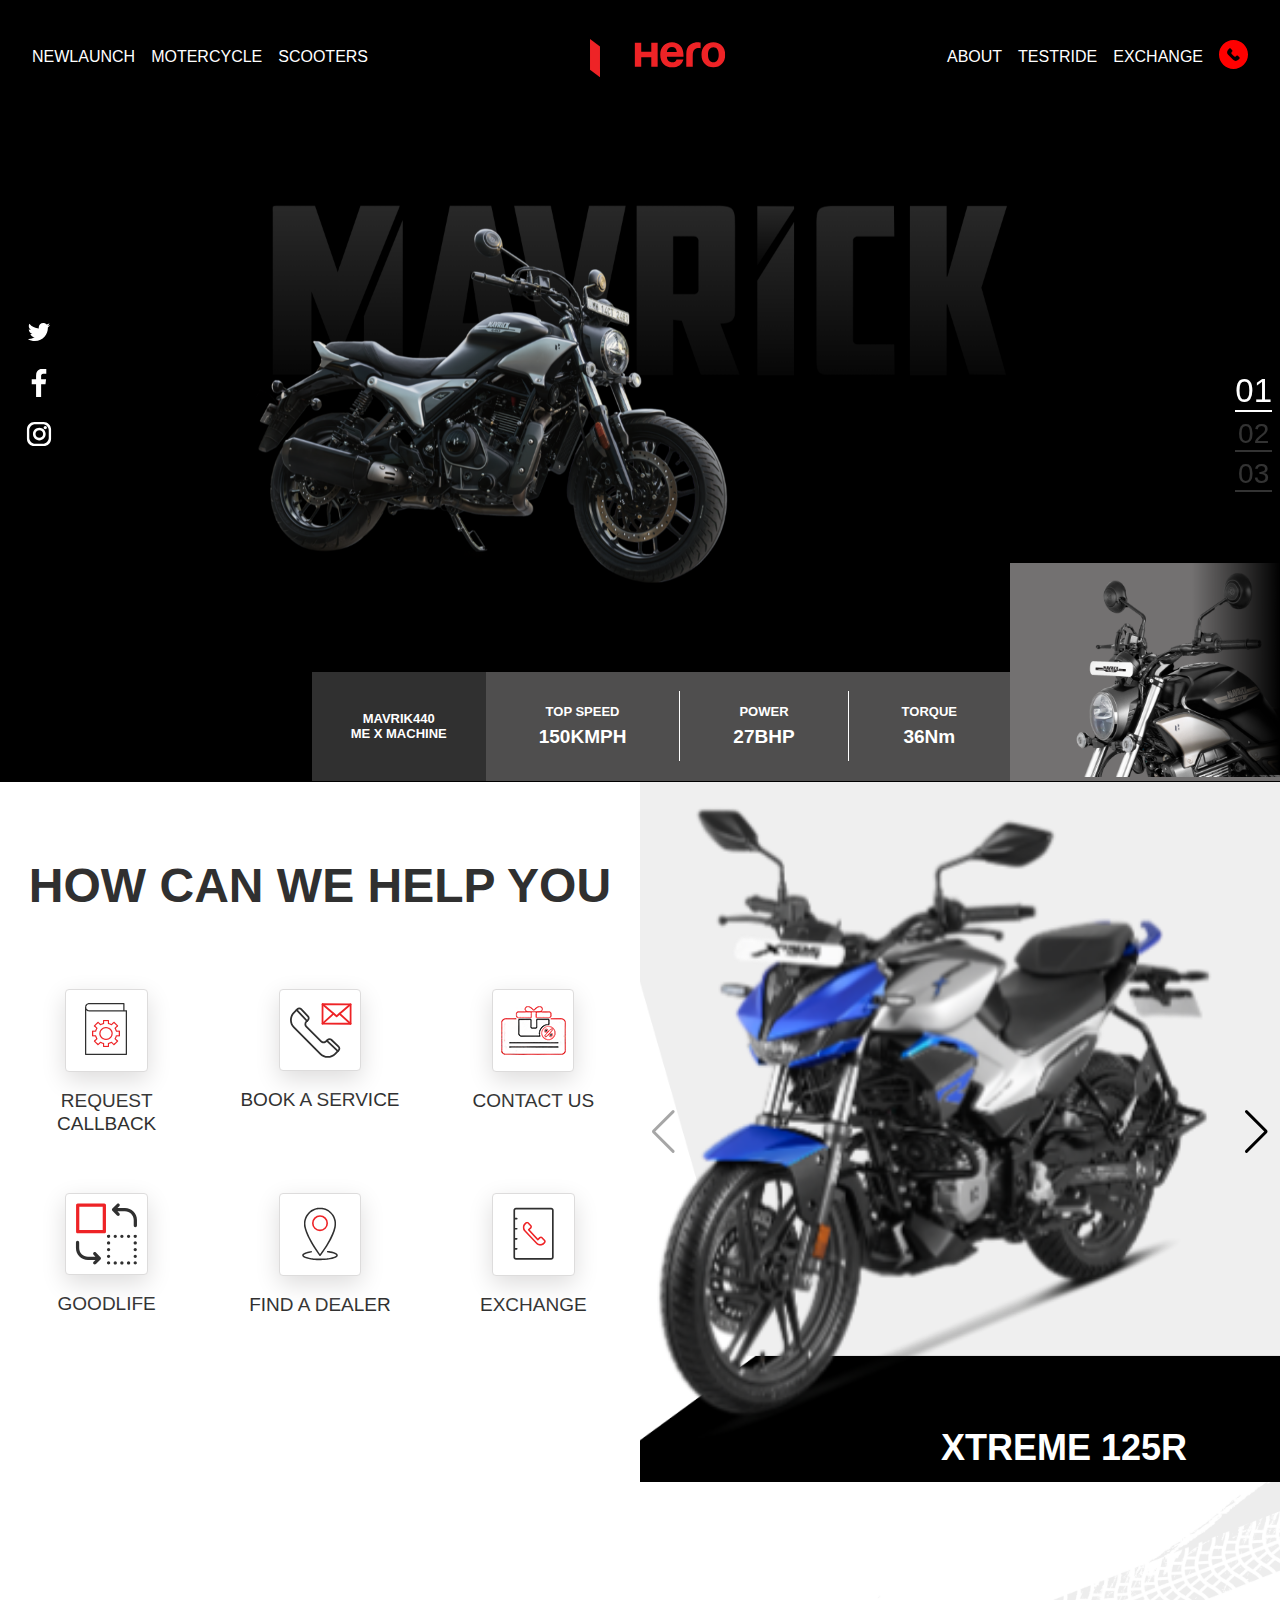
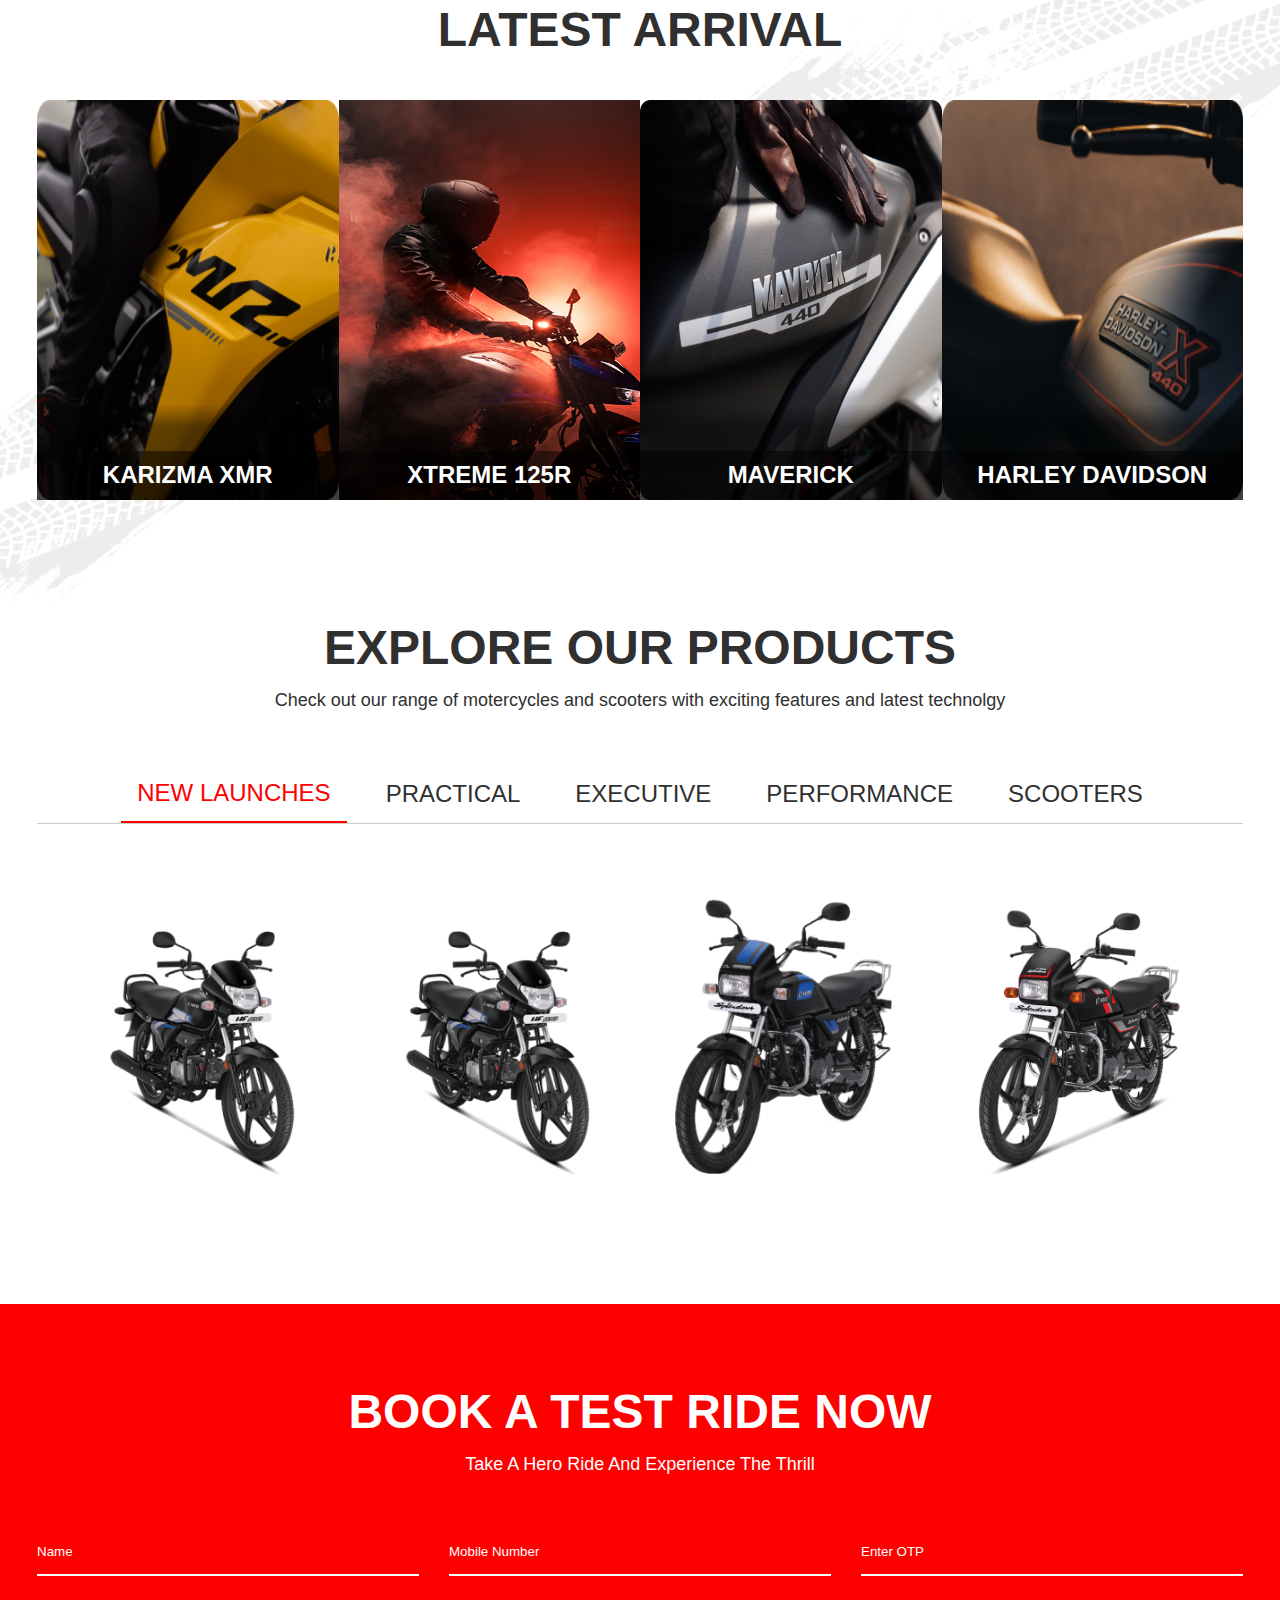
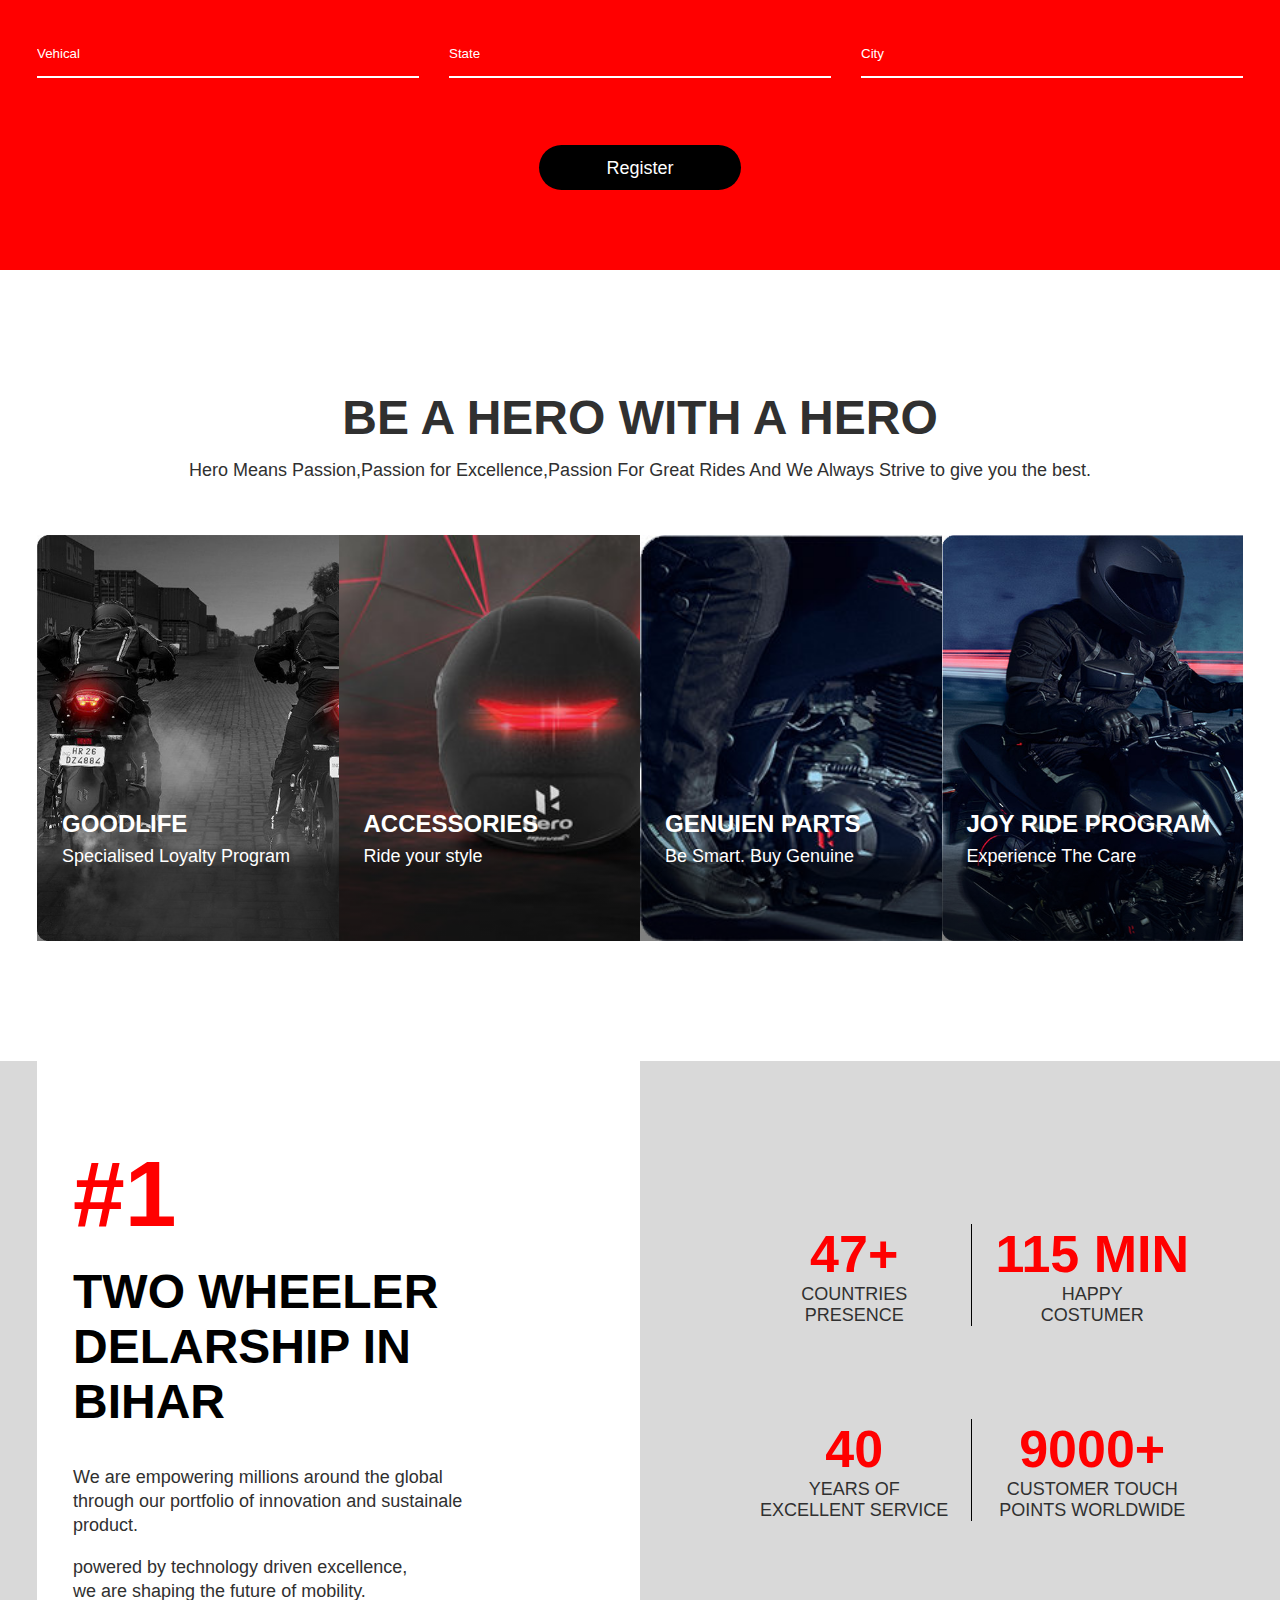
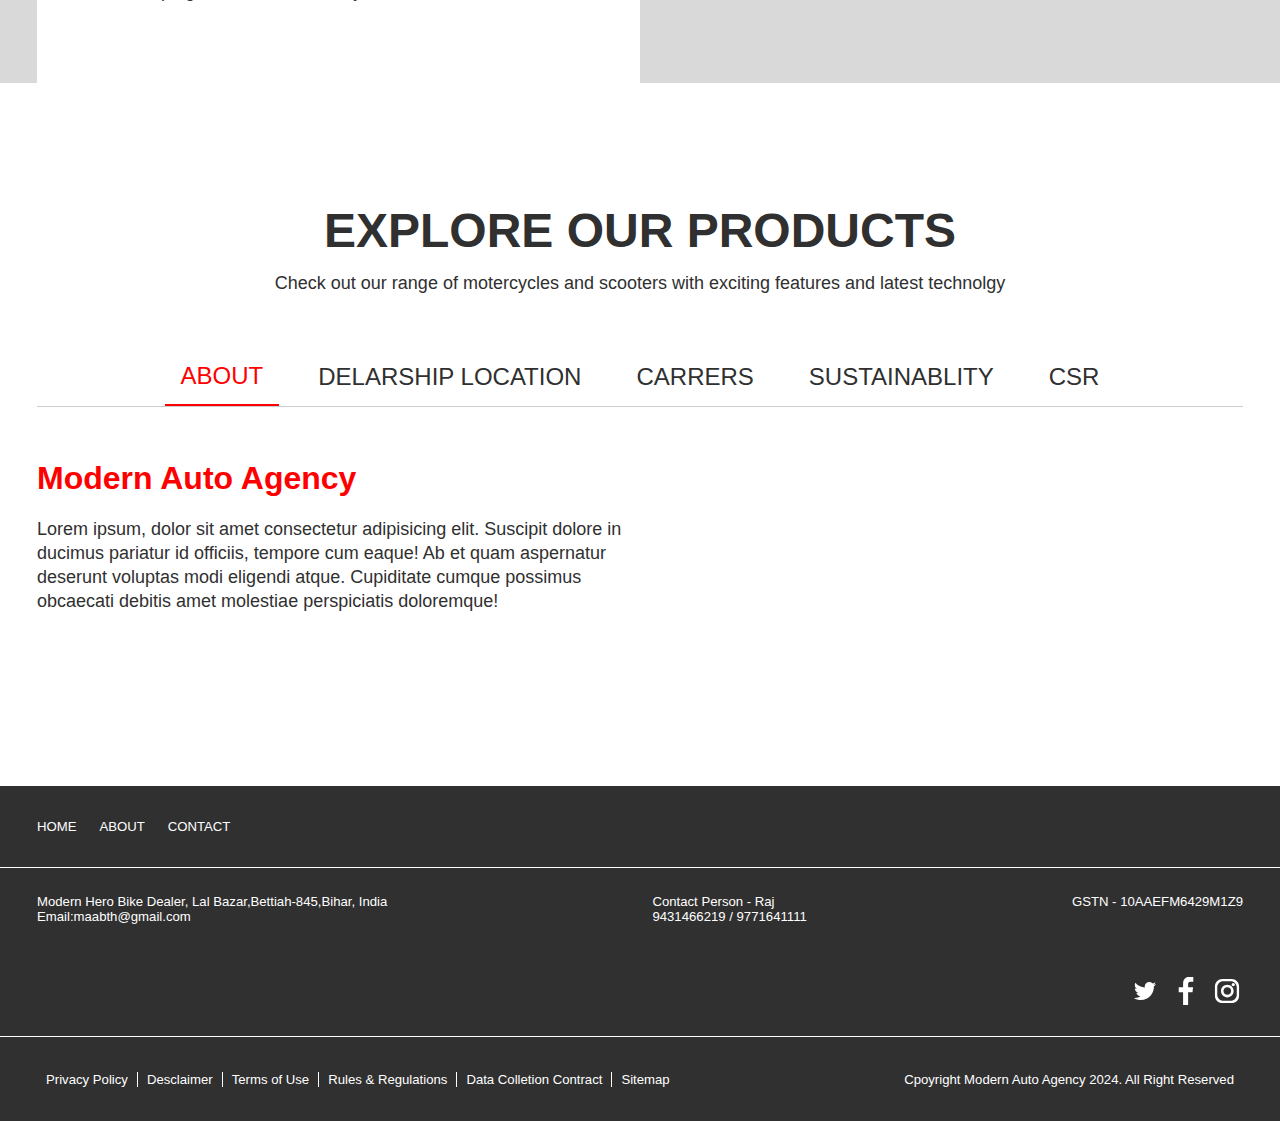
==== index.html @ 582e1fa0 "desktop and mobile update ui" ====
<!DOCTYPE html>
<html lang="en">

<head>
    <meta charset="UTF-8">
    <meta name="viewport" content="width=device-width, initial-scale=1.0">
    <link rel="stylesheet" href="https://cdnjs.cloudflare.com/ajax/libs/font-awesome/4.7.0/css/font-awesome.min.css">
    <link rel="stylesheet" href="style.css">
    <link href="https://fonts.cdnfonts.com/css/t-star-pro" rel="stylesheet">
    <link rel="stylesheet" href="https://cdn.jsdelivr.net/npm/swiper@11/swiper-bundle.min.css" />
<link rel="shortcut icon" href="/Images/logo.svg" type="image/x-icon">
    <title>My Hero</title>

</head>

<body>

    <header>

        <div class="scriptlay">

            <a href="javascript:void(0);" class="icon" onclick="myFunction()">
                <i class="fa fa-bars"></i>
            </a>
            
            <div id="overlay"></div>
            <div class="headmiddle">
                <div class="headlogomob"><img src="/Images/logo.svg" alt=""></div>
            </div>
        </div>

        <div class="tophead">
            <div class="headfirst">
                <a href="#">NEWLAUNCH</a>
                <a href="#">MOTERCYCLE</a>

                <a href="#">SCOOTERS</a>
            </div>
            <div class="headmiddle">
                <div class="headlogo"><img src="/Images/logo.svg" alt=""></div>
                <div class="headtext"><span>MODERN AUTO AGENCY</span></div>
            </div>
            <div class="headlast">
                <a href="#">ABOUT</a>
                <a href="#">TESTRIDE</a>
                <a href="#">EXCHANGE</a>
                <a class="headphone" href="tel:+91 9431466219">
                    <svg fill="red" version="1.1" id="Capa_1" xmlns="http://www.w3.org/2000/svg"
                        xmlns:xlink="http://www.w3.org/1999/xlink" viewBox="0 0 342.514 342.514" xml:space="preserve"
                        transform="rotate(270)matrix(1, 0, 0, 1, 0, 0)">
                        <g id="SVGRepo_bgCarrier" stroke-width="0"></g>
                        <g id="SVGRepo_tracerCarrier" stroke-linecap="round" stroke-linejoin="round"></g>
                        <g id="SVGRepo_iconCarrier">
                            <g>
                                <path
                                    d="M171.254,0C76.826,0,0,76.825,0,171.26c0,94.434,76.819,171.254,171.254,171.254c94.434,0,171.26-76.82,171.26-171.254 C342.514,76.825,265.682,0,171.254,0z M241.225,137.474l-18.76,18.777c-4.383,4.377-11.444,4.377-15.816,0l-6.737-6.731 c-0.606-0.609-1.351-0.937-2.132-1.147c-6.209-4.603-14.994-4.155-20.614,1.459l-27.322,27.322 c-5.632,5.62-6.083,14.417-1.465,20.614c0.21,0.781,0.544,1.52,1.138,2.132l6.752,6.737c4.359,4.371,4.371,11.445,0,15.805 l-18.771,18.783c-4.387,4.371-11.445,4.371-15.817,0l-13.478-13.487c-16.727-16.705-16.714-43.907,0-60.621l58.925-58.919 c16.715-16.708,43.91-16.708,60.622,0l13.475,13.472C245.596,126.046,245.596,133.111,241.225,137.474z">
                                </path>
                            </g>
                        </g>
                    </svg>
                </a>
            </div>
        </div>
    </header>

 
    <!-- foltingmediaicons -->
    <section id="floatingwidget" class="">
        <div class="floatwid">
            <span>
                <svg xmlns="http://www.w3.org/2000/svg" width="32" height="32" viewBox="0 0 32 32"
                    fill="none">
                    <path
                        d="M11.8712 25.0361C20.2759 25.0361 24.8786 18.0685 24.8786 12.0287C24.8786 11.8286 24.8786 11.6285 24.8604 11.4466C25.7518 10.8099 26.534 9.99122 27.1344 9.08161C26.3157 9.44545 25.4243 9.68195 24.5147 9.80929C25.4607 9.24534 26.1884 8.35392 26.534 7.28058C25.6426 7.80816 24.6784 8.19019 23.6233 8.39031C22.7865 7.49889 21.604 6.95312 20.2941 6.95312C17.7654 6.95312 15.7279 9.00884 15.7279 11.5194C15.7279 11.8832 15.7643 12.2289 15.8371 12.5563C12.0349 12.3562 8.66935 10.537 6.41352 7.77177C6.01329 8.44488 5.79499 9.22714 5.79499 10.064C5.79499 11.6467 6.59544 13.0475 7.83251 13.8661C7.08663 13.848 6.37714 13.6296 5.7586 13.3022C5.7586 13.3204 5.7586 13.3386 5.7586 13.3568C5.7586 15.5762 7.34132 17.4136 9.43342 17.832C9.05138 17.9412 8.65115 17.9958 8.23274 17.9958C7.94166 17.9958 7.65059 17.9594 7.3777 17.9048C7.95985 19.724 9.65172 21.052 11.6529 21.0884C10.0701 22.3255 8.10539 23.0532 5.95872 23.0532C5.59487 23.0532 5.23103 23.035 4.86719 22.9804C6.88652 24.2902 9.28788 25.0361 11.8712 25.0361Z"
                        fill="white" />
                </svg>
            </span>
            <span>
                <svg xmlns="http://www.w3.org/2000/svg" width="32" height="32" viewBox="0 0 32 32"
                    fill="none">
                    <path
                        d="M20.3435 6.73557H23.2907V2.07838H19.6159H18.8518C18.8518 2.07838 16.0684 2.00561 14.3037 4.31602C14.3037 4.31602 13.1031 5.46212 13.0849 8.79129V12.266H8.71875V17.1961H13.0849V29.9306H18.1241V17.1961H22.472L23.0724 12.266H18.1241V8.79129C18.1423 8.40925 18.306 6.69919 20.3435 6.73557Z"
                        fill="white" />
                </svg>
            </span>
            <span>
                <svg xmlns="http://www.w3.org/2000/svg" width="32" height="32" viewBox="0 0 32 32"
                    fill="none">
                    <path
                        d="M20.6301 3.92969H11.3703C7.25885 3.92969 3.92969 7.25885 3.92969 11.3703V20.6301C3.92969 24.7415 7.25885 28.0707 11.3703 28.0707H20.6301C24.7415 28.0707 28.0707 24.7415 28.0707 20.6301V11.3703C28.0707 7.25885 24.7415 3.92969 20.6301 3.92969ZM25.7603 19.7387C25.7603 23.0496 23.0678 25.7421 19.7569 25.7421H12.2617C8.95072 25.7421 6.25828 23.0496 6.25828 19.7387V12.2617C6.25828 8.95072 8.95072 6.25828 12.2617 6.25828H19.7387C23.0496 6.25828 25.7421 8.95072 25.7421 12.2617V19.7387H25.7603Z"
                        fill="white" />
                    <path
                        d="M16.3204 9.67969C12.8093 9.67969 9.95312 12.5177 9.95312 16.0287C9.95312 19.5398 12.7911 22.3778 16.3204 22.3778C19.8315 22.3778 22.6694 19.5216 22.6694 16.0287C22.6876 12.5359 19.8315 9.67969 16.3204 9.67969ZM16.3204 19.8673C14.2101 19.8673 12.5 18.1572 12.5 16.0469C12.5 13.9367 14.2101 12.2266 16.3204 12.2266C18.4307 12.2266 20.1407 13.9367 20.1407 16.0469C20.1589 18.1572 18.4307 19.8673 16.3204 19.8673Z"
                        fill="white" />
                    <path
                        d="M23.871 9.58785C23.871 10.4793 23.1433 11.207 22.2519 11.207C21.3605 11.207 20.6328 10.4793 20.6328 9.58785C20.6328 8.69644 21.3605 7.96875 22.2519 7.96875C23.1433 7.96875 23.871 8.69644 23.871 9.58785Z"
                        fill="white" />
                </svg>
            </span>
        </div>
    </section>

    <!-- hero -->

    <div class="firsthero">
        <div class="swiper myheroSwiper">
            <div class="swiper-wrapper">
                <div class="swiper-slide">
                    <div class="hero">
                        <img src="/Images/banner.png" alt="">
                    </div>
                </div>
                <div class="swiper-slide">
                    <div class="hero">
                        <img src="/Images/banner.png" alt="">
                    </div>
                </div>
                <div class="swiper-slide">
                    <div class="hero">
                        <img src="/Images/banner.png" alt="">
                    </div>
                </div>
            </div>
            <div class="swiper-pagination"></div>
        </div>
        <div class="motoinfo">
            <div class="motostyle">

                <div class="machinename MS">
                    <h4>MAVRIK440<BR>ME X MACHINE</h4>
                </div>
                <div class="machine MS ts">
                    <H4>TOP SPEED<br> <SPAN>150KMPH</SPAN></H4>
                </div>
                <div class="machine MS pow">
                    <H4>POWER<br> <SPAN>27BHP</SPAN></H4>
                </div>
                <div class="machine MS tqn">
                    <H4>TORQUE<br> <SPAN>36Nm</SPAN></H4>
                </div>
            </div>
            <div class="machine_img"><img src="/Images/sound-image-desktop-001.png" alt=""></div>

        </div>
    </div>

    <!-- how can we help you -->
    <div class="helpyou">

        <div class="helpleft">
            <h2 class="helphdng">HOW CAN WE HELP YOU</h2>
            <div class="help-main-box quick-link-size6" id="quicklink">

                <a class="help-box" aa-data-attr="track_cta" href="#" data-toggle="modal" data-target="#requestCallBack"
                    style="" tabindex="0" aria-hidden="true">
                    <div class="help-icon-box">
                        <img loading="lazy" src="/Images/service resized image.png" alt="request callback">
                    </div>
                    <p class="help-icon-label h4-bold-heading-std">REQUEST <br>CALLBACK</p>
                </a>

                <a class="help-box" aa-data-attr="track_cta" href="#" target="_self" style="" tabindex="-1"
                    aria-hidden="true">
                    <div class="help-icon-box">
                        <img loading="lazy" src="/Images/contact-us-icon.svg" alt="book-service">
                    </div>
                    <p class="help-icon-label h4-bold-heading-std">BOOK A SERVICE</p>
                </a>

                <a class="help-box" aa-data-attr="track_cta" href="#" target="_self" style="" tabindex="-1"
                    aria-hidden="true">
                    <div class="help-icon-box">
                        <img loading="lazy" src="/Images/goodlife icon revised.png" alt="contact us">
                    </div>
                    <p class="help-icon-label h4-bold-heading-std">CONTACT US</p>
                </a>

                <a class="help-box" aa-data-attr="track_cta" href="#" target="_self" style="" tabindex="-1"
                    aria-hidden="true">
                    <div class="help-icon-box">
                        <img loading="lazy" src="/Images/exchange_icon.svg" alt="good life">
                    </div>
                    <p class="help-icon-label h4-bold-heading-std">GOODLIFE</p>
                </a>

                <a class="help-box" aa-data-attr="track_cta" href="#" target="_blank" style="" tabindex="-1"
                    aria-hidden="true">
                    <div class="help-icon-box">
                        <img loading="lazy" src="/Images/tab-delear-icon.svg" alt="find a dealer">
                    </div>
                    <p class="help-icon-label h4-bold-heading-std">FIND A DEALER</p>
                </a>

                <a class="help-box" aa-data-attr="track_cta" href="#" target="_self" style="" tabindex="-1"
                    aria-hidden="true">
                    <div class="help-icon-box">
                        <img loading="lazy" src="/Images/tab-request-callback-icon.svg">
                    </div>
                    <p class="help-icon-label h4-bold-heading-std">EXCHANGE</p>
                </a>

            </div>
        </div>
        <h2 class="rpos">XTREME 125R</h2>
        <div class="helpright">
            <div class="swiper mySwiper">
                <div class="swiper-wrapper">
                    <div class="swiper-slide">
                        <img src="/Images/xreme front.png" alt="">
                    </div>
                    <div class="swiper-slide">
                        <img src="/Images/xtreme.png" alt="">
                    </div>
                    <div class="swiper-slide">
                        <img src="/Images/xtreme.png" alt="">
                    </div>
                </div>
                <div class="swiper-button-next"></div>
                <div class="swiper-button-prev"></div>
            </div>
        </div>
    </div>

    <!-- NEW LAUNCHES -->
    <div class="newlaunches  spacetopbottom">
        <h2>LATEST ARRIVAL</h2>
        <div class="launchimgttl d-flex page-width">

            <div class="dual_image">
                <div class="image col-md-12 col-xl-5">
                    <div class="image-container">
                        <img src="/Images/deskfront.png" alt="KARIZMA XMR" class="image">
                        <img src="/Images/02-Karizma_onhoverone.png" alt="KARIZMA XMR" class="image hover-image">
                        <a href="#" target="_self" class="img-text" aa-data-attr="track_cta">
                            <h4 class="h3-bold-heading-std">KARIZMA XMR</h4>
                        </a>
                    </div>

                    <div class="image-container">
                        <img src="/Images/Xtreme125r-onhoverweb.jpg" alt="XTREME 125R" class="image">
                        <img src="/Images/Xtreme125-thumb_Web.png" alt="XTREME 125R" class="image hover-image">
                        <a href="#" target="_self" class="img-text" aa-data-attr="track_cta">
                            <h4 class="h3-bold-heading-std">XTREME 125R</h4>
                        </a>
                    </div>

                    <div class="image-container">
                        <img src="/Images/Maverick_web_1.png" alt="MAVERICK" class="image">
                        <img src="/Images/mavrick-feb-bike-web.png" alt="MAVERICK" class="image hover-image">
                        <a href="#" target="_self" class="img-text" aa-data-attr="track_cta">
                            <h4 class="h3-bold-heading-std">MAVERICK</h4>
                        </a>
                    </div>

                    <div class="image-container">
                        <img src="/Images/01-Harley_Davidson_thumbnail.png" alt="MAVERICK" class="image">
                        <img src="/Images/02-Harley_Davidson_onhover.png" alt="MAVERICK" class="image hover-image">
                        <a href="#" target="_self" class="img-text" aa-data-attr="track_cta">
                            <h4 class="h3-bold-heading-std">HARLEY DAVIDSON</h4>
                        </a>
                    </div>
                </div>
            </div>

        </div>
    </div>

    <!-- EXPLORE PRODUCTS -->
    <div class="tabtexthero page-width spacetopbottom">
        <h2>EXPLORE OUR PRODUCTS</h2>
        <P>Check out our range of motercycles and scooters with exciting features and latest technolgy</P>
        <div class="tabhero">

            <div class="tab">
                <button class="tablinks" onclick="openCity(event, 'newlaunches')" id="defaultOpen">NEW LAUNCHES</button>
                <button class="tablinks" onclick="openCity(event, 'practical')">PRACTICAL</button>
                <button class="tablinks" onclick="openCity(event, 'executive')">EXECUTIVE</button>
                <button class="tablinks" onclick="openCity(event, 'performance')">PERFORMANCE</button>
                <button class="tablinks" onclick="openCity(event, 'scooters')">SCOOTERS</button>
            </div>

            <div id="newlaunches" class="tabcontent">
                <div class="biketab">
                    <div class="herobikeimg"><img src="/Images/HF-100-1.png" alt="bike_images" loading="lazy"></div>
                    <div class="herobikeimg"><img src="/Images/HF-100-1.png" alt="bike_images" loading="lazy"></div>
                    <div class="herobikeimg"><img src="/Images/splendor-Xtec.png" alt="bike_images" loading="lazy">
                    </div>
                    <div class="herobikeimg"><img src="/Images/Splendor+.png" alt="bike_images" loading="lazy"></div>
                </div>
            </div>

            <div id="practical" class="tabcontent">
                <div class="biketab">
                    <div class="herobikeimg"><img src="/Images/HF-100-1.png" alt="bike_images" loading="lazy"></div>
                    <div class="herobikeimg"><img src="/Images/HF-100-1.png" alt="bike_images" loading="lazy"></div>
                    <div class="herobikeimg"><img src="/Images/splendor-Xtec.png" alt="bike_images" loading="lazy">
                    </div>
                    <div class="herobikeimg"><img src="/Images/Splendor+.png" alt="bike_images" loading="lazy"></div>
                </div>
            </div>

            <div id="executive" class="tabcontent">
                <div class="biketab">
                    <div class="herobikeimg"><img src="/Images/HF-100-1.png" alt="bike_images" loading="lazy"></div>
                    <div class="herobikeimg"><img src="/Images/HF-100-1.png" alt="bike_images" loading="lazy"></div>
                    <div class="herobikeimg"><img src="/Images/splendor-Xtec.png" alt="bike_images" loading="lazy">
                    </div>
                    <div class="herobikeimg"><img src="/Images/Splendor+.png" alt="bike_images" loading="lazy"></div>
                </div>
            </div>

            <div id="performance" class="tabcontent">
                <div class="biketab">
                    <div class="herobikeimg"><img src="/Images/HF-100-1.png" alt="bike_images" loading="lazy"></div>
                    <div class="herobikeimg"><img src="/Images/HF-100-1.png" alt="bike_images" loading="lazy"></div>
                    <div class="herobikeimg"><img src="/Images/splendor-Xtec.png" alt="bike_images" loading="lazy">
                    </div>
                    <div class="herobikeimg"><img src="/Images/Splendor+.png" alt="bike_images" loading="lazy"></div>
                </div>
            </div>

            <div id="scooters" class="tabcontent">
                <div class="biketab">
                    <div class="herobikeimg"><img src="/Images/HF-100-1.png" alt="bike_images" loading="lazy"></div>
                    <div class="herobikeimg"><img src="/Images/HF-100-1.png" alt="bike_images" loading="lazy"></div>
                    <div class="herobikeimg"><img src="/Images/splendor-Xtec.png" alt="bike_images" loading="lazy">
                    </div>
                    <div class="herobikeimg"><img src="/Images/Splendor+.png" alt="bike_images" loading="lazy"></div>
                </div>
            </div>

        </div>
    </div>

    <!-- form -->

    <div class="herofield ">
        <div class="contactform page-width inrspc">
            <h2>BOOK A TEST RIDE NOW</h2>
            <p>Take A Hero Ride And Experience The Thrill</p>
            <div class="container">
                <form action="#">
                    <div class="user__details">
                        <div class="input__box">
                            <!-- <span class="details">Full Name</span> -->
                            <input type="text" placeholder="Name" required>
                        </div>
                        <div class="input__box">
                            <!-- <span class="details">Phone Number</span> -->
                            <input type="tel" pattern="[0-9]{3}-[0-9]{3}-[0-9]{4}" placeholder="Mobile Number" required>
                        </div>
                        <div class="input__box">
                            <!-- <span class="details">Phone Number</span> -->
                            <input type="number" pattern="[0-9]{3}-[0-9]{3}-[0-9]{4}" placeholder="Enter OTP" required>
                        </div>

                        <div class="input__box">
                            <!-- <span class="details">Full Name</span> -->
                            <input type="text" placeholder="Vehical" required>
                        </div>
                        <div class="input__box">
                            <!-- <span class="details">Full Name</span> -->
                            <input type="text" placeholder="State" required>
                        </div>
                        <div class="input__box">
                            <!-- <span class="details">Full Name</span> -->
                            <input type="text" placeholder="City" required>
                        </div>

                    </div>

                    <div class="button">
                        <input type="submit" value="Register">
                    </div>
                </form>
            </div>

        </div>
    </div>

    <!-- NEW LAUNCHES -->
    <div class="beahero  spacetopbottom">
        <h2>BE A HERO WITH A HERO</h2>
        <p class="beaherop">Hero Means Passion,Passion for Excellence,Passion For Great Rides And We Always Strive to
            give you the best.
        </p>
        <div class="launchimgttl d-flex page-width">

            <div class="tileteaser image col-md-12 col-xl-5">

                <div class="tile-teaser " style="background-image: url(/Images/teaser-full-web.jpeg);height:406px;">
                    <a href="#" target="_self" class="img-text " aa-data-attr="track_cta">
                        <h4 class="h3-bold-heading-std">GOODLIFE</h4>
                        <div class="d-flex justify-content-between launchpara">
                            <p class="launchparap">Specialised Loyalty Program</p>

                        </div>
                    </a>
                </div>

            </div>

            <div class="tileteaser image col-md-12 col-xl-5">

                <div class="tile-teaser " style="background-image: url(/Images/teaser-web.jpeg);height:406px;">
                    <a href="#" target="_self" class="img-text " aa-data-attr="track_cta">
                        <h4 class="h3-bold-heading-std">ACCESSORIES</h4>
                        <div class="d-flex justify-content-between launchpara">
                            <p class="launchparap">Ride your style</p>

                        </div>
                    </a>
                </div>

            </div>

            <div class="tileteaser image col-md-12 col-xl-5">

                <div class="tile-teaser " style="background-image: url(/Images/teaser-web\ \(1\).jpeg);height:406px;">
                    <a href="#" target="_self" class="img-text " aa-data-attr="track_cta">
                        <h4 class="h3-bold-heading-std">GENUIEN PARTS</h4>
                        <div class="d-flex justify-content-between launchpara">
                            <p class="launchparap">Be Smart. Buy Genuine</p>

                        </div>
                    </a>
                </div>

            </div>

            <div class="tileteaser image col-md-12 col-xl-5">

                <div class="tile-teaser "
                    style="background-image: url(/Images/teaser-full-web\ \(1\).jpeg);height:406px;">
                    <a href="#" target="_self" class="img-text " aa-data-attr="track_cta">
                        <h4 class="h3-bold-heading-std">JOY RIDE PROGRAM</h4>
                        <div class="d-flex justify-content-between launchpara">
                            <p class="launchparap">Experience The Care</p>

                        </div>
                    </a>
                </div>

            </div>

        </div>
    </div>

    <!-- Dealership -->

    <div class="dealership">
        <div class="dealcon page-width ">

            <div class="dealbike inrspc">
                <div class="ttltxt">
                    <h1>#1</h1>
                    <h3>TWO WHEELER<br> DELARSHIP IN<br> BIHAR</h3>
                    <P>We are empowering millions around the global through our portfolio of innovation and sustainale
                        product.</P><br>
                    <p>powered by technology driven excellence, <br> we are shaping the future of mobility.</p>
                </div>
                <div class="motoimg">
                    <img src="/Images/pngwing.com.png" alt="red bike" loading="lazy">
                </div>
            </div>

            <div class="dealnumber inrspc">
                <div class="gridlayout">

                    <div class="gridtop">
                        <div class="rollnumber bordside">
                            <span class="stylmile">47+</span>
                            <span class="rolltxt">COUNTRIES <br> PRESENCE</span>
                        </div>
                        <div class="rollnumber bordside">
                            <span class="stylmile">40</span>
                            <span class="rolltxt">YEARS OF <br> EXCELLENT SERVICE</span>
                        </div>
                    </div>

                    <div class="gridbtm">
                        <div class="rollnumber">
                            <span class="stylmile">115 MIN</span>
                            <span class="rolltxt">HAPPY <br> COSTUMER</span>
                        </div>
                        <div class="rollnumber">
                            <span class="stylmile">9000+</span>
                            <span class="rolltxt">CUSTOMER TOUCH<br>POINTS WORLDWIDE</span>
                        </div>
                    </div>

                </div>
            </div>
        </div>
    </div>

    <!-- about -->

    <div class="tabtexthero page-width spacetopbottom">
        <h2>EXPLORE OUR PRODUCTS</h2>
        <P>Check out our range of motercycles and scooters with exciting features and latest technolgy</P>
        <div class="tabhero">

            <div class="tabbtm">
                <button class="tablinksbtm" onclick="openCitybtm(event, 'about')" id="defaultOpen2">ABOUT</button>
                <button class="tablinksbtm" onclick="openCitybtm(event, 'location')">DELARSHIP LOCATION</button>
                <button class="tablinksbtm" onclick="openCitybtm(event, 'carrer')">CARRERS</button>
                <button class="tablinksbtm" onclick="openCitybtm(event, 'sustainability')">SUSTAINABLITY</button>
                <button class="tablinksbtm" onclick="openCitybtm(event, 'csr')">CSR</button>
            </div>

            <div id="about" class="tabcontentbtm">
                <div class="abouttabcon">
                    <div class="abouttxt">
                        <h3>Modern Auto Agency</h3>
                        <p>Lorem ipsum, dolor sit amet consectetur adipisicing elit. Suscipit dolore in ducimus pariatur
                            id officiis, tempore cum eaque! Ab et quam aspernatur deserunt voluptas modi eligendi atque.
                            Cupiditate cumque possimus obcaecati debitis amet molestiae perspiciatis doloremque!</p>
                    </div>
                    <div class="aboutbikeimg"><img src="/Images/WhatsApp Image 2024-06-17 at 15.04.55_35d4304b.jpg"
                            alt="bike_images" loading="lazy"></div>

                </div>
            </div>

            <div id="location" class="tabcontentbtm">
                <div class="abouttabcon">
                    <div class="abouttxt">
                        <h3>Modern Auto Agency</h3>
                        <p>Lorem ipsum, dolor sit amet consectetur adipisicing elit. Suscipit dolore in ducimus pariatur
                            id officiis, tempore cum eaque! Ab et quam aspernatur deserunt voluptas modi eligendi atque.
                            Cupiditate cumque possimus obcaecati debitis amet molestiae perspiciatis doloremque!</p>
                    </div>
                    <div class="aboutbikeimg"><img src="/Images/WhatsApp Image 2024-06-17 at 15.04.55_35d4304b.jpg"
                            alt="bike_images" loading="lazy"></div>

                </div>
            </div>

            <div id="carrer" class="tabcontentbtm">
                <div class="abouttabcon">
                    <div class="abouttxt">
                        <h3>Modern Auto Agency</h3>
                        <p>Lorem ipsum, dolor sit amet consectetur adipisicing elit. Suscipit dolore in ducimus pariatur
                            id officiis, tempore cum eaque! Ab et quam aspernatur deserunt voluptas modi eligendi atque.
                            Cupiditate cumque possimus obcaecati debitis amet molestiae perspiciatis doloremque!</p>
                    </div>
                    <div class="aboutbikeimg"><img src="/Images/WhatsApp Image 2024-06-17 at 15.04.55_35d4304b.jpg"
                            alt="bike_images" loading="lazy"></div>

                </div>
            </div>

            <div id="sustainability" class="tabcontentbtm">
                <div class="abouttabcon">
                    <div class="abouttxt">
                        <h3>Modern Auto Agency</h3>
                        <p>Lorem ipsum, dolor sit amet consectetur adipisicing elit. Suscipit dolore in ducimus pariatur
                            id officiis, tempore cum eaque! Ab et quam aspernatur deserunt voluptas modi eligendi atque.
                            Cupiditate cumque possimus obcaecati debitis amet molestiae perspiciatis doloremque!</p>
                    </div>
                    <div class="aboutbikeimg"><img src="/Images/WhatsApp Image 2024-06-17 at 15.04.55_35d4304b.jpg"
                            alt="bike_images" loading="lazy"></div>

                </div>
            </div>

            <div id="csr" class="tabcontentbtm">
                <div class="abouttabcon">
                    <div class="abouttxt">
                        <h3>Modern Auto Agency</h3>
                        <p>Lorem ipsum, dolor sit amet consectetur adipisicing elit. Suscipit dolore in ducimus pariatur
                            id officiis, tempore cum eaque! Ab et quam aspernatur deserunt voluptas modi eligendi atque.
                            Cupiditate cumque possimus obcaecati debitis amet molestiae perspiciatis doloremque!</p>
                    </div>
                    <div class="aboutbikeimg"><img src="/Images/WhatsApp Image 2024-06-17 at 15.04.55_35d4304b.jpg"
                            alt="bike_images" loading="lazy"></div>

                </div>
            </div>

        </div>
    </div>

    <!-- Footer -->

    <footer>
        <div class="footbottom">
            <div class="footmen ">
                <div class="page-width foone">
                    <span>HOME</span>
                    <span>ABOUT</span>
                    <span>CONTACT</span>
                </div>
            </div>
            <div class="footmen  footmenborsty">
                <div class="page-width fotwo">
                    <div class="centerinfo"><span>Modern Hero Bike Dealer, Lal Bazar,Bettiah-845,Bihar, India <br>
                            Email:maabth@gmail.com</span></div>
                    <div class="centerinfo"><span>Contact Person - Raj<br>9431466219 / 9771641111</span></div>
                    <div class="centerinfo">
                        <span>GSTN - 10AAEFM6429M1Z9</span>
                        <div class="sociallink">
                            <span>
                                <svg xmlns="http://www.w3.org/2000/svg" width="32" height="32" viewBox="0 0 32 32"
                                    fill="none">
                                    <path
                                        d="M11.8712 25.0361C20.2759 25.0361 24.8786 18.0685 24.8786 12.0287C24.8786 11.8286 24.8786 11.6285 24.8604 11.4466C25.7518 10.8099 26.534 9.99122 27.1344 9.08161C26.3157 9.44545 25.4243 9.68195 24.5147 9.80929C25.4607 9.24534 26.1884 8.35392 26.534 7.28058C25.6426 7.80816 24.6784 8.19019 23.6233 8.39031C22.7865 7.49889 21.604 6.95312 20.2941 6.95312C17.7654 6.95312 15.7279 9.00884 15.7279 11.5194C15.7279 11.8832 15.7643 12.2289 15.8371 12.5563C12.0349 12.3562 8.66935 10.537 6.41352 7.77177C6.01329 8.44488 5.79499 9.22714 5.79499 10.064C5.79499 11.6467 6.59544 13.0475 7.83251 13.8661C7.08663 13.848 6.37714 13.6296 5.7586 13.3022C5.7586 13.3204 5.7586 13.3386 5.7586 13.3568C5.7586 15.5762 7.34132 17.4136 9.43342 17.832C9.05138 17.9412 8.65115 17.9958 8.23274 17.9958C7.94166 17.9958 7.65059 17.9594 7.3777 17.9048C7.95985 19.724 9.65172 21.052 11.6529 21.0884C10.0701 22.3255 8.10539 23.0532 5.95872 23.0532C5.59487 23.0532 5.23103 23.035 4.86719 22.9804C6.88652 24.2902 9.28788 25.0361 11.8712 25.0361Z"
                                        fill="white" />
                                </svg>
                            </span>
                            <span>
                                <svg xmlns="http://www.w3.org/2000/svg" width="32" height="32" viewBox="0 0 32 32"
                                    fill="none">
                                    <path
                                        d="M20.3435 6.73557H23.2907V2.07838H19.6159H18.8518C18.8518 2.07838 16.0684 2.00561 14.3037 4.31602C14.3037 4.31602 13.1031 5.46212 13.0849 8.79129V12.266H8.71875V17.1961H13.0849V29.9306H18.1241V17.1961H22.472L23.0724 12.266H18.1241V8.79129C18.1423 8.40925 18.306 6.69919 20.3435 6.73557Z"
                                        fill="white" />
                                </svg>
                            </span>
                            <span>
                                <svg xmlns="http://www.w3.org/2000/svg" width="32" height="32" viewBox="0 0 32 32"
                                    fill="none">
                                    <path
                                        d="M20.6301 3.92969H11.3703C7.25885 3.92969 3.92969 7.25885 3.92969 11.3703V20.6301C3.92969 24.7415 7.25885 28.0707 11.3703 28.0707H20.6301C24.7415 28.0707 28.0707 24.7415 28.0707 20.6301V11.3703C28.0707 7.25885 24.7415 3.92969 20.6301 3.92969ZM25.7603 19.7387C25.7603 23.0496 23.0678 25.7421 19.7569 25.7421H12.2617C8.95072 25.7421 6.25828 23.0496 6.25828 19.7387V12.2617C6.25828 8.95072 8.95072 6.25828 12.2617 6.25828H19.7387C23.0496 6.25828 25.7421 8.95072 25.7421 12.2617V19.7387H25.7603Z"
                                        fill="white" />
                                    <path
                                        d="M16.3204 9.67969C12.8093 9.67969 9.95312 12.5177 9.95312 16.0287C9.95312 19.5398 12.7911 22.3778 16.3204 22.3778C19.8315 22.3778 22.6694 19.5216 22.6694 16.0287C22.6876 12.5359 19.8315 9.67969 16.3204 9.67969ZM16.3204 19.8673C14.2101 19.8673 12.5 18.1572 12.5 16.0469C12.5 13.9367 14.2101 12.2266 16.3204 12.2266C18.4307 12.2266 20.1407 13.9367 20.1407 16.0469C20.1589 18.1572 18.4307 19.8673 16.3204 19.8673Z"
                                        fill="white" />
                                    <path
                                        d="M23.871 9.58785C23.871 10.4793 23.1433 11.207 22.2519 11.207C21.3605 11.207 20.6328 10.4793 20.6328 9.58785C20.6328 8.69644 21.3605 7.96875 22.2519 7.96875C23.1433 7.96875 23.871 8.69644 23.871 9.58785Z"
                                        fill="white" />
                                </svg>
                            </span>
                        </div>
                    </div>
                </div>
            </div>
            <div class="footmen ">
                <div class="page-width fothre">
                    <div class="botfoot">
                        <span>Privacy Policy</span><span>Desclaimer</span><span>Terms of Use</span><span>Rules &
                            Regulations</span><span>Data Colletion Contract</span><span>Sitemap</span>
                    </div>
                    <div class="lastspan"><span class="righttxt">Cpoyright Modern Auto Agency 2024. All Right Reserved</span></div>
                </div>
            </div>
        </div>
    </footer>

    <script>

        function openCity(evt, cityName) {
            var i, tabcontent, tablinks;
            tabcontent = document.getElementsByClassName("tabcontent");
            for (i = 0; i < tabcontent.length; i++) {
                tabcontent[i].style.display = "none";
            }
            tablinks = document.getElementsByClassName("tablinks");
            for (i = 0; i < tablinks.length; i++) {
                tablinks[i].className = tablinks[i].className.replace(" active", "");
            }
            document.getElementById(cityName).style.display = "block";
            evt.currentTarget.className += " active";
        }

        function openCitybtm(evt, cityName) {
            var i, tabcontentbtm, tablinksbtm;
            tabcontentbtm = document.getElementsByClassName("tabcontentbtm");
            for (i = 0; i < tabcontentbtm.length; i++) {
                tabcontentbtm[i].style.display = "none";
            }
            tablinksbtm = document.getElementsByClassName("tablinksbtm");
            for (i = 0; i < tablinksbtm.length; i++) {
                tablinksbtm[i].className = tablinksbtm[i].className.replace(" activebtm", "");
            }
            document.getElementById(cityName).style.display = "block";
            evt.currentTarget.className += " activebtm";
        }
        document.getElementById("defaultOpen").click();
        document.getElementById("defaultOpen2").click();

    </script>

    <!-- Swiper JS -->
    <script src="https://cdn.jsdelivr.net/npm/swiper@11/swiper-bundle.min.js"></script>

    <!-- Initialize Swiper -->
    <script>
        var swiper = new Swiper(".mySwiper", {
            navigation: {
                nextEl: ".swiper-button-next",
                prevEl: ".swiper-button-prev",
            },
        });
    </script>

    <script>
        var heroswiper = new Swiper(".myheroSwiper", {
            direction: "vertical",
            pagination: {
                el: ".swiper-pagination",
                clickable: true,
                renderBullet: function (index, className) {
                    return '<span class="' + className + '">' + '0' + (index + 1) + "</span>";
                },
            },
        });
    </script>


    <script>
        function myFunction() {
            var x = document.querySelector(".tophead");
            if (x.style.display === "flex") {
                x.style.display = "none";
                document.getElementById("overlay").style.display = "none";
            } else {
                x.style.display = "flex";
                document.getElementById("overlay").style.display = "block";
            }
        }
    </script>

</body>

</html>
---- style.css ----
@import url('https://fonts.cdnfonts.com/css/t-star-pro');


* {
    margin: 0;
    padding: 0;
}

html {
    scroll-behavior: smooth;
}

body {
    font-size: 100%;
    font-family: 'T-Star Pro', sans-serif;
}

#floatingwidget {
    width: fit-content;
    position: fixed;
    top: 33%;
    left: 0%;
    z-index: 9;
}

.floatwid a svg {
    width: 49px;
    height: 49px;
    background: #fff;
    border-radius: 50%;
}

.floatwid{    display: flex;
    flex-direction: column;
    gap: 16px;
    background: #000;
    padding: 19px 23px;}

.floatwid:hover {
    background-color: #f7fafa;
}

.floatwid:focus {
    border-color: #008296;
    box-shadow: rgba(213, 217, 217, .5) 0 2px 5px 0;
    outline: 0;
}

.headphone{
    width: 29px;
}

div,
section,
span,
ul,
li,
a,
header {
    box-sizing: border-box;
}

img {
    width: 100%;
    height: inherit;
}

h1 {
    font-size: 4.26vw;
}

h2 {
    font-size: 48px;
    font-weight: 900;
    text-align: center;
    color: #303030;
}

h3 {
    font-size: 1.765vw;
    margin-bottom: 20px;
}

h4 {
    margin-bottom: 20px;
    font-size: 24px !important;
    line-height: 1.2 !important;
}

p {
    font-size: 18px !important;
    line-height: 24px !important;
    color: #303030;
    text-align: center;
}

span {
    font-size: 1.029vw;

}

a {
    text-decoration: none;
}

.swiper {
    width: 100%;
    height: 100%;
}

.swiper {
    height: 700px;
}

.swiper-slide img {
    display: block;
    width: 100%;
    height: 100%;
    object-fit: cover;
}

.swiper-pagination-bullet {
    font-size: 28px;
    color: #FFF;
    width: 100% !important;
    height: auto !important;
    background: transparent !important;
    margin: 16px 0;
}

.swiper-pagination-bullet::after {
    content: " ";
    width: inherit;
    height: 2px;
    display: block;
    background: #fff;
}

.swiper-pagination-bullet-active {
    color: #fff;
    font-size: 33PX;
    width: 100% !important;
    height: auto !important;
}

.headlogo {
    WIDTH: 136px;
}

/* hero */

.firsthero {
    position: relative;
    background: #000;
}

.MS h4 {
    font-size: 13PX !important;
    text-align: center;
    display: flex;
    flex-direction: column;
    gap: 6px;
    margin-bottom: 0 !important;
}

.headfirst,
.headlast {
    display: flex;
    gap: 16px;
    align-items: center;
}

.MS span {
    font-size: 19PX;
    font-weight: 600;
    text-align: center;
}

header {
    background-color: #000;
}

header a {
    text-decoration: none;
    color: #fff;
}

.tophead {
    display: flex;
    justify-content: space-between;
    align-items: center;
    padding: 32px 32px 0 32px;
}

.motoinfo {
    width: 100%;
    display: flex;
    align-items: flex-end;
    justify-content: flex-end;
    POSITION: absolute;
    BOTTOM: 1px;
    Z-INDEX: 3;
}

.ts {
    /* margin: 39px 0 !important; */
    /* padding: 0 39px !important; */
    border-right: 1px solid #fff;
}

.pow {
    margin: 19px 0 !important;
    /* padding: 13px 39px !important; */
    border-right: 1px solid #fff;
}


.tqn {
    /* padding: 13px 39px !important;   */
}

.machinename {
    background-color: #303030;
    padding: 39px;
    color: #fff;

}

.machine_img {
    width: 270px;
    background: #737171;
}

.machine {
    /* margin: 39px; */
    color: #fff;
    height: 70px;
    padding: 0 53px;
    display: flex;
    justify-content: center;
    align-items: center;
}

.motostyle {
    display: flex;
    align-items: center;
    background: #4f4e4e;
    justify-content: flex-end;
    width: max-content;
    height: fit-content;
}

.spacetopbottommar {
    margin-bottom: 60px;
}

.page-width {
    max-width: 1236px;
    width: 100%;
    padding-right: 15px !important;
    padding-left: 15px !important;
    margin-right: auto;
    margin-left: auto;
}

.tab,
.tabbtm {
    overflow: hidden;
    border-bottom: 1px solid #ccc;
    gap: 23px;
    text-align: center;
    display: flex;
    justify-content: center;
}

.tab button,
.tabbtm button {
    background-color: inherit;
    float: left;
    border: none;
    text-transform: uppercase;
    color: #303030;
    padding: 0 6px 0 6px;
    font-size: 24px;
    white-space: nowrap;
    outline: none;
    cursor: pointer;
    padding: 14px 16px;
    transition: 0.3s;
}

.tab button.active {
    color: red;
    border-bottom: 2px solid red;
}

.tabbtm button.activebtm {
    color: red;
    border-bottom: 2px solid red;
}

.tabcontent,
.tabcontentbm {
    display: none;
    padding: 6px 12px;
    border-top: none;
}

.tabcontent,
.tabcontentbtm {
    animation: fadeEffect 1s;
    padding-top: 73px;
}

.tabtexthero p {
    margin-bottom: 43px;
}

.biketab {
    display: flex;
}

.tabtexthero h2,
.tabtexthero p {
    text-align: center;
}

.tabtexthero h2 {
    margin-bottom: 13px;
}

.tabtexthero p {
    margin-bottom: 53px;
}

@keyframes fadeEffect {
    from {
        opacity: 0;
    }

    to {
        opacity: 1;
    }
}


.tile-teaser {
    /* border-radius: 10px; */
    background-size: cover;
    color: #fff;
}

.tile-teaser .img-text {
    width: 100%;
    padding: 10px 20px 20px 25px;
    display: flex;
    flex-direction: column;
    justify-content: end;
    height: 100%;
    position: relative;
    z-index: 1;
}

.tile-teaser .img-text::before {
    content: "";
    position: absolute;
    bottom: 0;
    left: 0;
    z-index: -1;
    width: 100%;
    height: 96px;
    background: linear-gradient(180deg, rgba(0, 0, 0, 0) 0, rgba(0, 0, 0, 0.898958) 23.23%, #000 100%);
    opacity: .5;
}

.image-container {
    position: relative;
    width: 300px;
    /* Adjust the width as needed */
    height: 200px;
    /* Adjust the height as needed */
}

.image {
    /* position: absolute; */
    width: 100%;
    height: 100%;
    transition: opacity 0.5s, transform 0.5s;
    background-repeat: no-repeat;
    background-size: cover;
}

.hover-image {
    opacity: 0;
    transform: translateX(0);
}

.dual_image .image-container:hover .hover-image {
    opacity: 1;
    transform: translateX(20px);
}

.dual_image .image-container:hover .image:not(.hover-image) {
    opacity: 0;
    transform: translateX(-20px);
}

.dual_image .img-text::before {
    content: "";
    position: absolute;
    bottom: 0;
    left: 0;
    z-index: -1;
    width: 100%;
    height: 96px;
    background: linear-gradient(180deg, rgba(0, 0, 0, 0) 0, rgba(0, 0, 0, 0.898958) 23.23%, #000 100%);
    opacity: .5;
}

.dual_image .image {
    display: flex;
    width: 100%;
    /* height: 406px; */
}

.dual_image .image-container {
    position: relative;
    width: 100%;
    height: 400px;
    /* Keep the height consistent */
    overflow: hidden;
    /* Hide overflow to ensure images don't go outside the container */
}

.dual_image .image-container img {
    position: absolute;
    top: 0;
    left: 0;
    width: 100%;
    height: 100%;
    transition: transform 0.5s ease-in-out, opacity 0.5s ease-in-out;
}

.dual_image .image-container .hover-image {
    opacity: 0;
    transform: translateX(100%);
}

.dual_image .image-container:hover .hover-image {
    opacity: 1;
    transform: translateX(0);
    /* Ensure hover image moves into view */
}

.dual_image .image-container:hover img:not(.hover-image) {
    opacity: 0;
    transform: translateX(-100%);
    /* Move the original image completely out of view */
}

.dual_image .img-text {
    position: relative;
    width: 100%;
    height: 100%;
    z-index: 1;
    display: block;
    color: white;
    text-decoration: none;
    text-align: center;
    margin-top: 0;
}

.dual_image h4 {
    margin: 0;
    padding: 10px;
    background: rgba(0, 0, 0, 0.5);
    position: absolute;
    bottom: 0;
    left: 0;
    right: 0;
}

.dual_image {
    width: 100%;
}

.h3-bold-heading-std {
    color: #fff;
}

.launchimgttl .h3-bold-heading-std {
    line-height: 0.2px !important;
}

.dual_image .h3-bold-heading-std {
    line-height: 1.2 !important;
}

.launchimgttl.d-flex {
    display: flex;
    width: 100%;
    /* gap: 17px; */
    justify-content: center;
    align-items: center;
}

.newlaunches {
    background-image: url('/Images/tyremarks.png');
    background-position: center;
    background-repeat: no-repeat;
    background-size: cover;
    padding-top: 120px;
}

.spacetopbottom {
    padding-bottom: 120px;
}

.tileteaser {
    width: 333px;
}

.newlaunches h2 {
    margin-bottom: 43px;
}

.launchparap {
    text-align: left;
    color: #fff;
}

/* form */

.inrspc {
    padding: 80px 0;
}


.herofield {
    background: red;
    margin-bottom: 120px;
}

/* container and form */

.container .title {
    font-size: 25px;
    font-weight: 500;
    position: relative;
}

.container .title::before {
    content: "";
    position: absolute;
    height: 3.5px;
    width: 30px;
    background: linear-gradient(135deg, var(--main-blue), var(--main-purple));
    left: 0;
    bottom: 0;
}

.container form .user__details {
    display: flex;
    flex-wrap: wrap;
    justify-content: space-between;
    margin: 20px 0 12px 0;
}

/* inside the form user details */
form .user__details .input__box {
    width: calc(100% / 3 - 20px);
    margin-bottom: 55px;
}

.user__details .input__box .details {
    font-weight: 500;
    margin-bottom: 5px;
    display: block;
}

.user__details .input__box input {
    height: 45px;
    width: 100%;
    outline: none;
    background: transparent;
    border: none;
    border-bottom: 2px solid white;
    transition: all 0.3s ease;
}

form input[type="radio"] {
    display: none;
}

/* submit button */
form .button {
    height: 45px;
    margin: 0;
    display: flex;
    justify-content: center;
}

form .button input {
    height: 100%;
    width: fit-content;
    outline: none;
    color: #fff;
    border: none;
    font-size: 18px;
    font-weight: 500;
    border-radius: 35px;
    background: #000;
    transition: all 0.3s ease;
    padding: 13px 67px;
}

form .button input:hover {
    background: linear-gradient(-135deg, var(--main-blue), var(--main-purple));
}

::placeholder {
    color: #fff;
    opacity: 1;
    /* Firefox */
}

::-ms-input-placeholder {
    /* Edge 12 -18 */
    color: #fff;
}


.contactform h2,
.contactform p {
    color: #fff;
}

.contactform h2 {
    margin-bottom: 13px;
}

.contactform p {
    margin-bottom: 53px;
}

.headlogomob,
.icon {
    display: none;
}

@media only screen and (max-width: 584px) {
    .tophead {
        display: none;
        z-index: 6;
       
        position: absolute;
        top: 6%;
        background: #000;
        width: 100%;
        padding: 32px;
    }

    .tophead,
    .headfirst,
    .headlast {
        flex-direction: column;
        width: 100%;
    }

    .icon,
    .headlogomob {
        display: block;
    }

    .headlogo {
        display: none;
    }

    .container {
        max-width: 100%;
    }

    form .user__details .input__box {
        margin-bottom: 15px;
        width: 100%;
    }

    form .gender__details .category {
        width: 100%;
    }

    .user__details::-webkit-scrollbar {
        width: 0;
    }
}

/* be a hero */

.beahero h2 {
    margin-bottom: 13px;

}

.beahero p {
    margin-bottom: 53px;
}

/* about */
.abouttabcon {
    width: 100%;
    display: flex;
    justify-content: center;
    align-items: center;
}

.abouttxt,
.aboutbikeimg {
    width: 50%;
}

.abouttxt p {
    text-align: left;
}

.abouttxt h3 {
    color: red;
    font-size: 32px;
}

#about {
    padding-top: 53px;
}

/* dealership */

.dealership {
    background: #d9d9d9;
    margin-bottom: 120px;
}


.dealcon {
    display: flex;
    width: 100%;
    justify-content: center;
    align-items: center;
}

.stylmile {
    font-size: 52px;
    font-weight: 900;
    color: red;
}

.bordside {
    border-right: 1px solid black;
}

.gridlayout {
    display: flex;
    gap: 23px;
    padding-left: 89px;
}

.gridtop,
.gridbtm {
    display: flex;
    flex-direction: column;
    gap: 93px;
}

.rollnumber {
    display: flex;
    flex-direction: column;
    justify-content: center;
    align-items: center;
    padding-right: 23px;
}

.rolltxt {
    font-size: 18px;
    font-weight: 400;
    color: #303030;
    text-align: center;
}

.motoimg {
    width: 286px;
    position: absolute;
    top: 46px;
    right: -142px;
}

.ttltxt p {
    text-align: left;
}

.dealbike {
    width: 50%;
    background: #fff;
    padding-left: 36px;
    padding-right: 136px;
    position: relative;
}

.dealnumber {
    width: 50%;
    display: flex;
    justify-content: center;
}

.ttltxt h3 {
    font-size: 48px;
    margin-bottom: 36px;
    margin-top: 16px;
}

.ttltxt h1 {
    color: red;
    font-size: 93px;
}

/* how can we help you */

.helpleft,
.helpright {
    width: 50%;
}

.help-main-box {
    width: 100%;
    display: grid;
    grid-template-columns: repeat(3, 1fr);
}

.help-box {
    width: auto;
    margin-bottom: 58px;
    margin-right: 0;
    /* width: 30%; */
}

.help-icon-box {
    width: max-content;
    height: auto;
    background: #fff;
    border-radius: 4px;

    border: 1px solid #dddcdc;
    box-shadow: 0 8px 24px #dddcdc;
    display: flex;
    justify-content: center;
    align-items: center;
    position: relative;
    margin: auto;
}

.help-box p {
    margin-top: 18px;
    text-align: center;
    font-size: 19px !important;
    line-height: 1.2 !important;
}

.helpright {
    background-image: url('/Images/bike-bg.png');
    background-position: center;
    background-repeat: no-repeat;
    background-size: cover;
}




.helpyou {
    display: flex;
    position: relative;
    padding-right: 0 !important;
    margin-right: 0 !important;
}

.helphdng {
    margin: 76px 0;
}

.rpos {
    position: absolute;
    right: 93px;
    bottom: 13px;
    color: #fff;
    font-size: 36px;
}


.swiper-button-next,
.swiper-button-prev {
    color: #000 !important;
}

/* footer */

footer {
    background: #303030;
}

footer span {
    color: #fff;
}

.foone {
    padding: 33px 0;
    display: flex;
    gap: 23px;
    justify-content: flex-start;
    align-items: center;
}

.centerinfo {
    display: flex;
    flex-direction: column;
    gap: 66px;
}

.fothre {
    padding: 33px 0;
    display: flex;
    justify-content: space-between;
    align-items: center;
}

.fothre span {
    padding-right: 9px;
    padding-left: 9px;
    border-right: 1px solid #fff;
}

.fotwo {
    display: flex;
    padding: 26px 0;
    display: flex;
    justify-content: space-between;
}


.footmenborsty {
    border-top: 1px solid #fff;
    border-bottom: 1px solid #fff;
}

.righttxt,
.botfoot span:last-child {
    border-right: unset !important;
}

.sociallink {
    display: flex;
    gap: 9px;
    justify-content: flex-end;
}

header a:hover {
    text-decoration: underline;
    text-decoration-color: red;
}

.headtext span {
    color: #fff;
    display: none;
}

.headmiddle {
    display: flex;
    justify-content: center;
    align-content: center;
}


@media(max-width:768px) {

    .icon{
        text-align: unset;
        width: auto;
        border-bottom: unset;
    }

    .floatwid {
        gap: 6px;
    padding: 6px 9px;
    }

    header a{
        border-bottom: 1px solid #fff;
        width: 100%;
        text-align: center;
        padding: 19px;
    }

    .floatwid svg{
        width: 19px;
    }

    .helphdng {
        margin: 30px 0;
    }

    .headphone{
        display: none;
    }

    .dual_image .image {
        flex-direction: column;
        gap: 13px;
    }


    .newlaunches {
        background-image: none;
        padding-top: 60px;
    }

    footer span {
        font-size: 10px;
    }

    .foone,
    .fothre {
        justify-content: center;
    }

    .fothre {
        flex-direction: column;
        gap: 9px;
    }

    .botfoot {
        text-align: center;
    }

    .fotwo {
        flex-direction: column;
        gap: 14px;
        text-align: center;
    }

    .sociallink {
        justify-content: center;
    }

    .centerinfo {
        gap: 23px;
    }

    .rpos {
        position: unset;
    }

    #overlay {
        position: fixed;
        display: none;
        width: 100%;
        height: 100%;
        top: 69px;
        left: 0;
        right: 0;
        bottom: 0;
        background-color: rgba(0, 0, 0, 0.5);
        z-index: 2;
        cursor: pointer;
    }

    .fa-navicon:before,
    .fa-reorder:before,
    .fa-bars:before {
        background-color: #000;
        color: red;
    }

    header {
        padding: 6px 16px;
        display: flex;
        flex-direction: column;
        justify-content: space-between;
        align-items: center;
    }

    .scriptlay{
        width: 100%;
    display: flex;
    }

    .headmiddle {
        width: 100%;
        align-items: center;
        padding-top: 19px;
        margin-right: 0px;
        margin-bottom: 16px;
    }

    .headlogomob {
        width: 33%;
    }


    .swiper {
        height: 230px;
    }

    .machine {
        height: 30px;
    }

    .motostyle {
        overflow: scroll;
    }

    .motoinfo {
        display: none;
    }

    .swiper-pagination-bullet::after {
        width: 23px;
    }

    .swiper-pagination-bullet-active {
        color: #fff;
        font-size: 19px !important;
    }

    .swiper-pagination-bullet {
        font-size: 13px;
        margin: 13px 0;
    }

    h1 {
        font-size: 23px;
    }

    h2 {
        font-size: 28px;
    }

    h3 {
        font-size: 15px;
        margin-bottom: 9px;
    }

    h4 {
        font-size: 11px;
    }

    p {
        font-size: 16px !important;
    }

    span {
        font-size: 6px;
    }

    .spacetopbottom {
        padding-bottom: 60px;
    }

    .help-main-box {
        display: block;
        display: flex;
        gap: 23px;
        overflow: scroll;
        padding-left: 15px;
    }

    .helpyou {
        display: block;
    }

    .helpleft,
    .helpright {
        width: 100%;
    }

    .launchimgttl.d-flex {
        flex-direction: column;
        gap: 19px;
    }

    .abouttabcon {
        flex-direction: column;
    }

    .abouttxt,
    .aboutbikeimg {
        width: 100%;
    }

    .dealcon {
        flex-direction: column;
    }

    .dealership {
        background: unset;
        margin-bottom: 0;
        padding-bottom: 60px;
    }

    /* form */

    .herofield {
        margin-bottom: 60px;
    }

    /* dealership */

    .dealbike,
    .dealnumber {
        width: 100%;
        padding-top: 23px;
        justify-content: flex-start;
    }

    .dealbike {
        padding: unset;
    }

    .ttltxt h3 {
        font-size: 28px;
        margin-bottom: 26px;
    }

    .stylmile {
        font-size: 22px;
    }

    .rolltxt {
        font-size: 8px;
    }

    .gridlayout {
        padding: unset;
        gap: 16px;
    }

    .rollnumber {
        padding-right: 16px;
    }

    .gridbtm {
        gap: 16px;
    }

    .gridtop,
    .gridbtm {
        gap: 23px;
    }

    .ttltxt h1 {
        color: red;
        font-size: 53px;
    }

    /* explore */

    .tabtexthero p {
        font-size: 16px !important;
    }

    .tab button,
    .tabbtm button {
        font-size: 18px;
    }

    .tabcontent,
    .tabcontentbtm {
        padding-top: 39px;
    }

    .biketab {
        display: grid;
        grid-template-columns: repeat(2, 1fr);
    }

    .tileteaser {
        width: 100%;
    }

    .help-box p {
        font-size: 13px !important;
    }

    .help-icon-box {
        height: auto;
        box-shadow: 0 3px 3px #dddcdc;
    }

    .help-main-box::-webkit-scrollbar {
        display: none;
    }

    .help-main-box {
        -ms-overflow-style: none;
        /* IE and Edge */
        scrollbar-width: none;
        /* Firefox */
    }

    .helpyou h2 {
        MARGIN-BOTTOM: 19px;
    }

    .help-box {
        margin-bottom: 28px;
    }

    .motoimg {
        width: 76px;
        position: absolute;
        top: 431px;
        right: -3px;
    }

    .inrspc {
        padding: 33px 0;
    }

    /* tab */
    .tab,
    .tabbtm {
        overflow: scroll;
    }
}
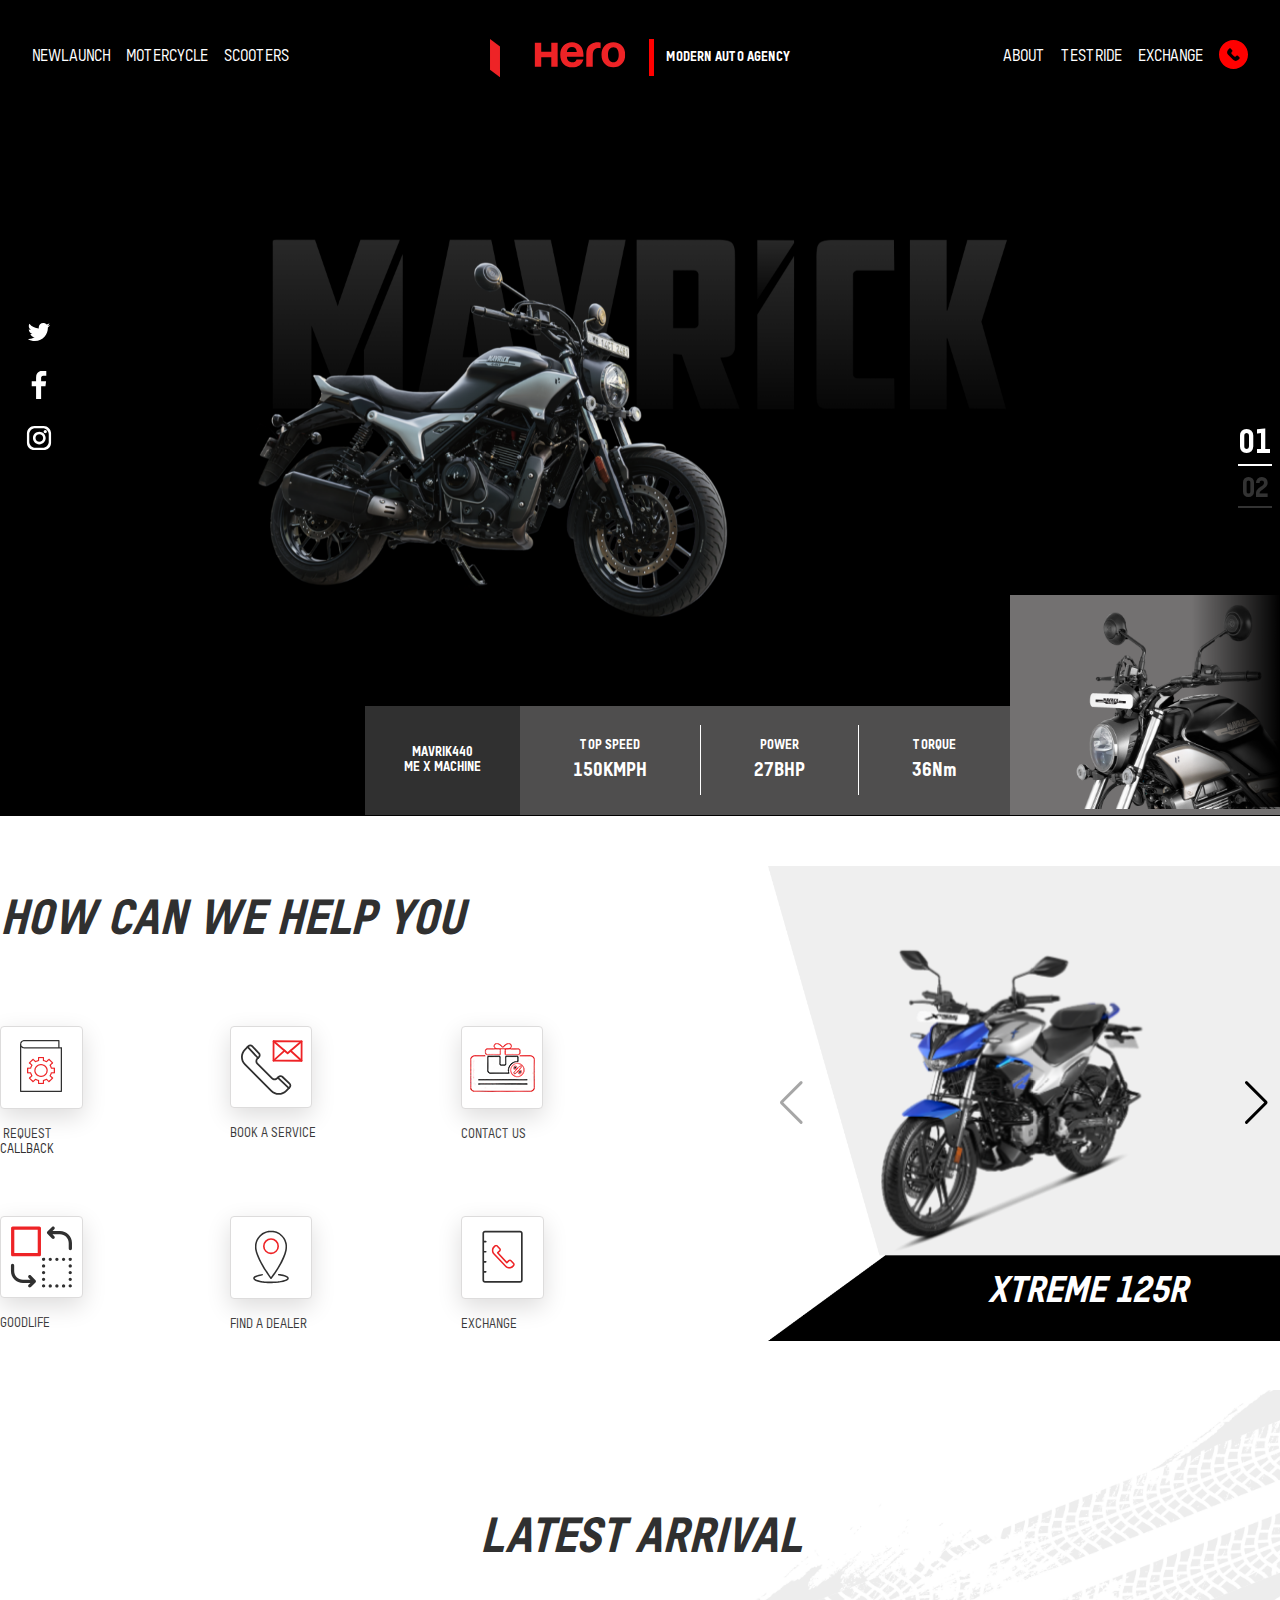
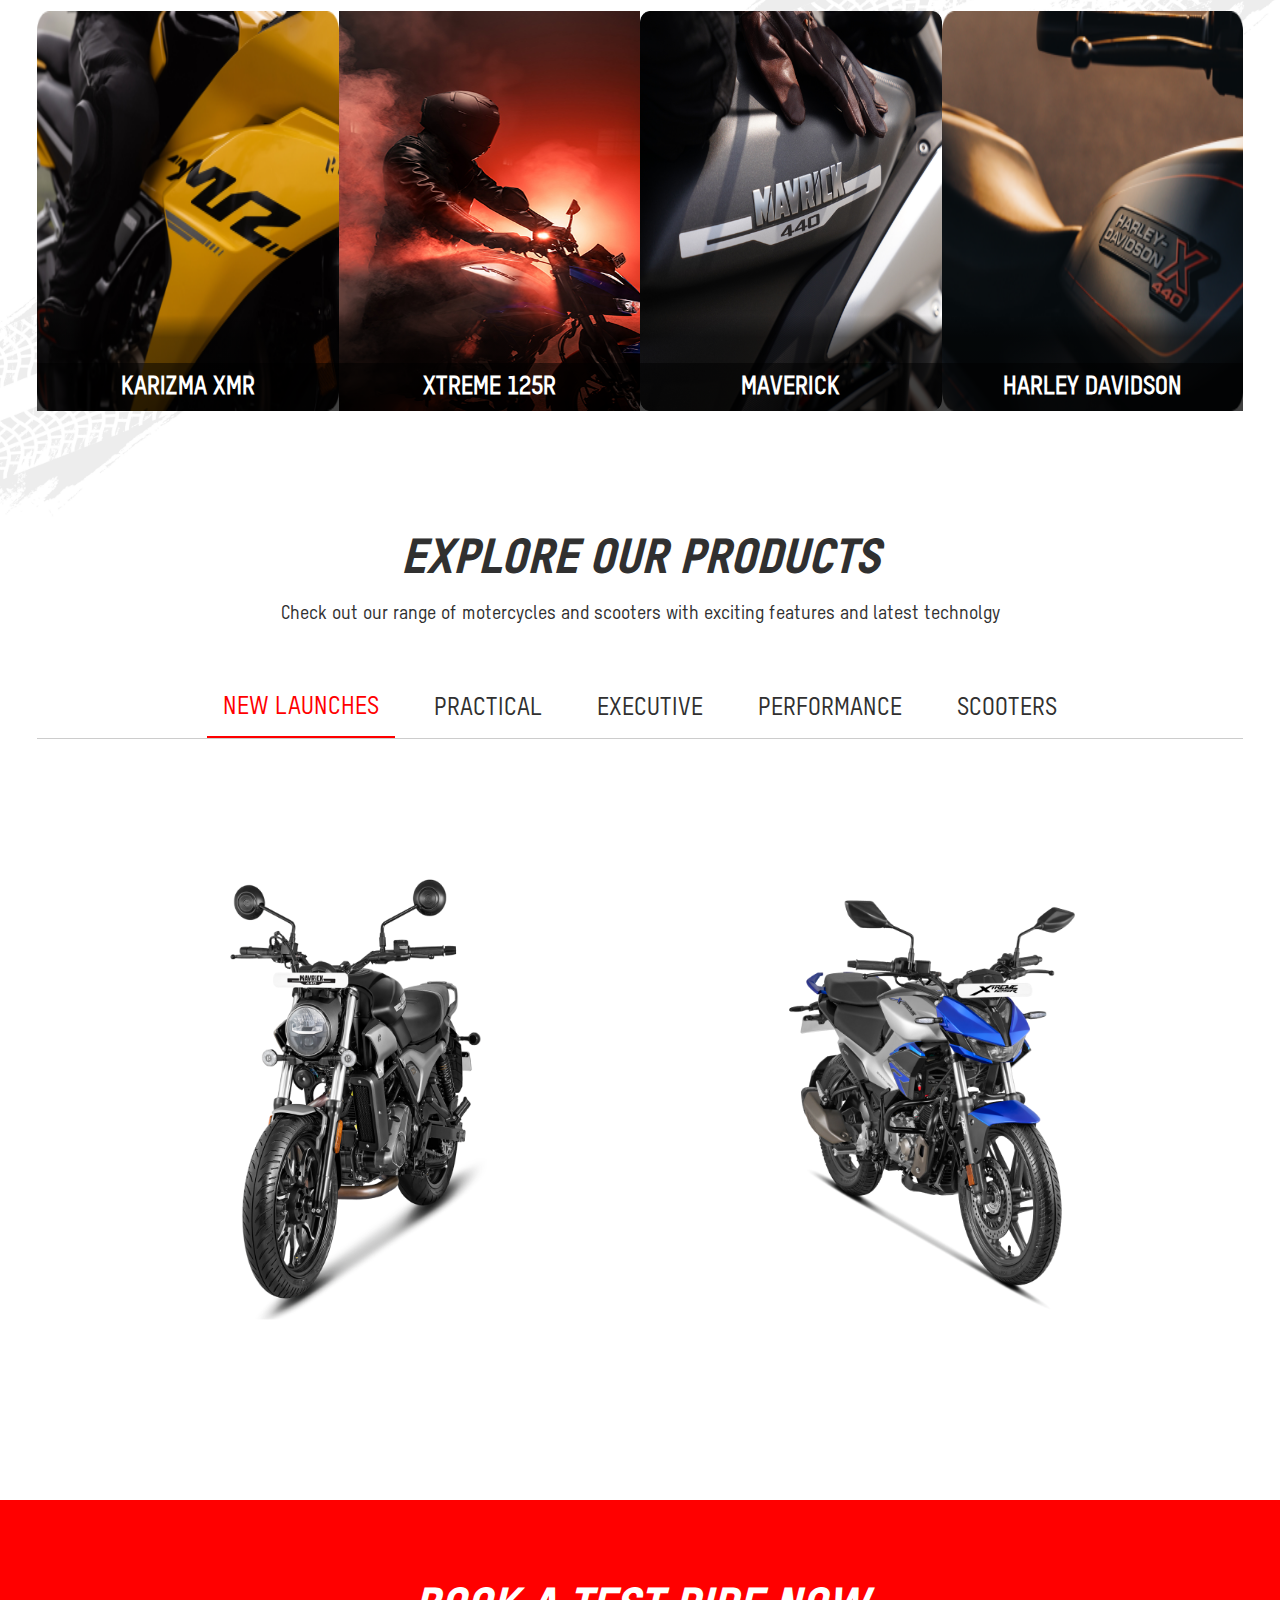
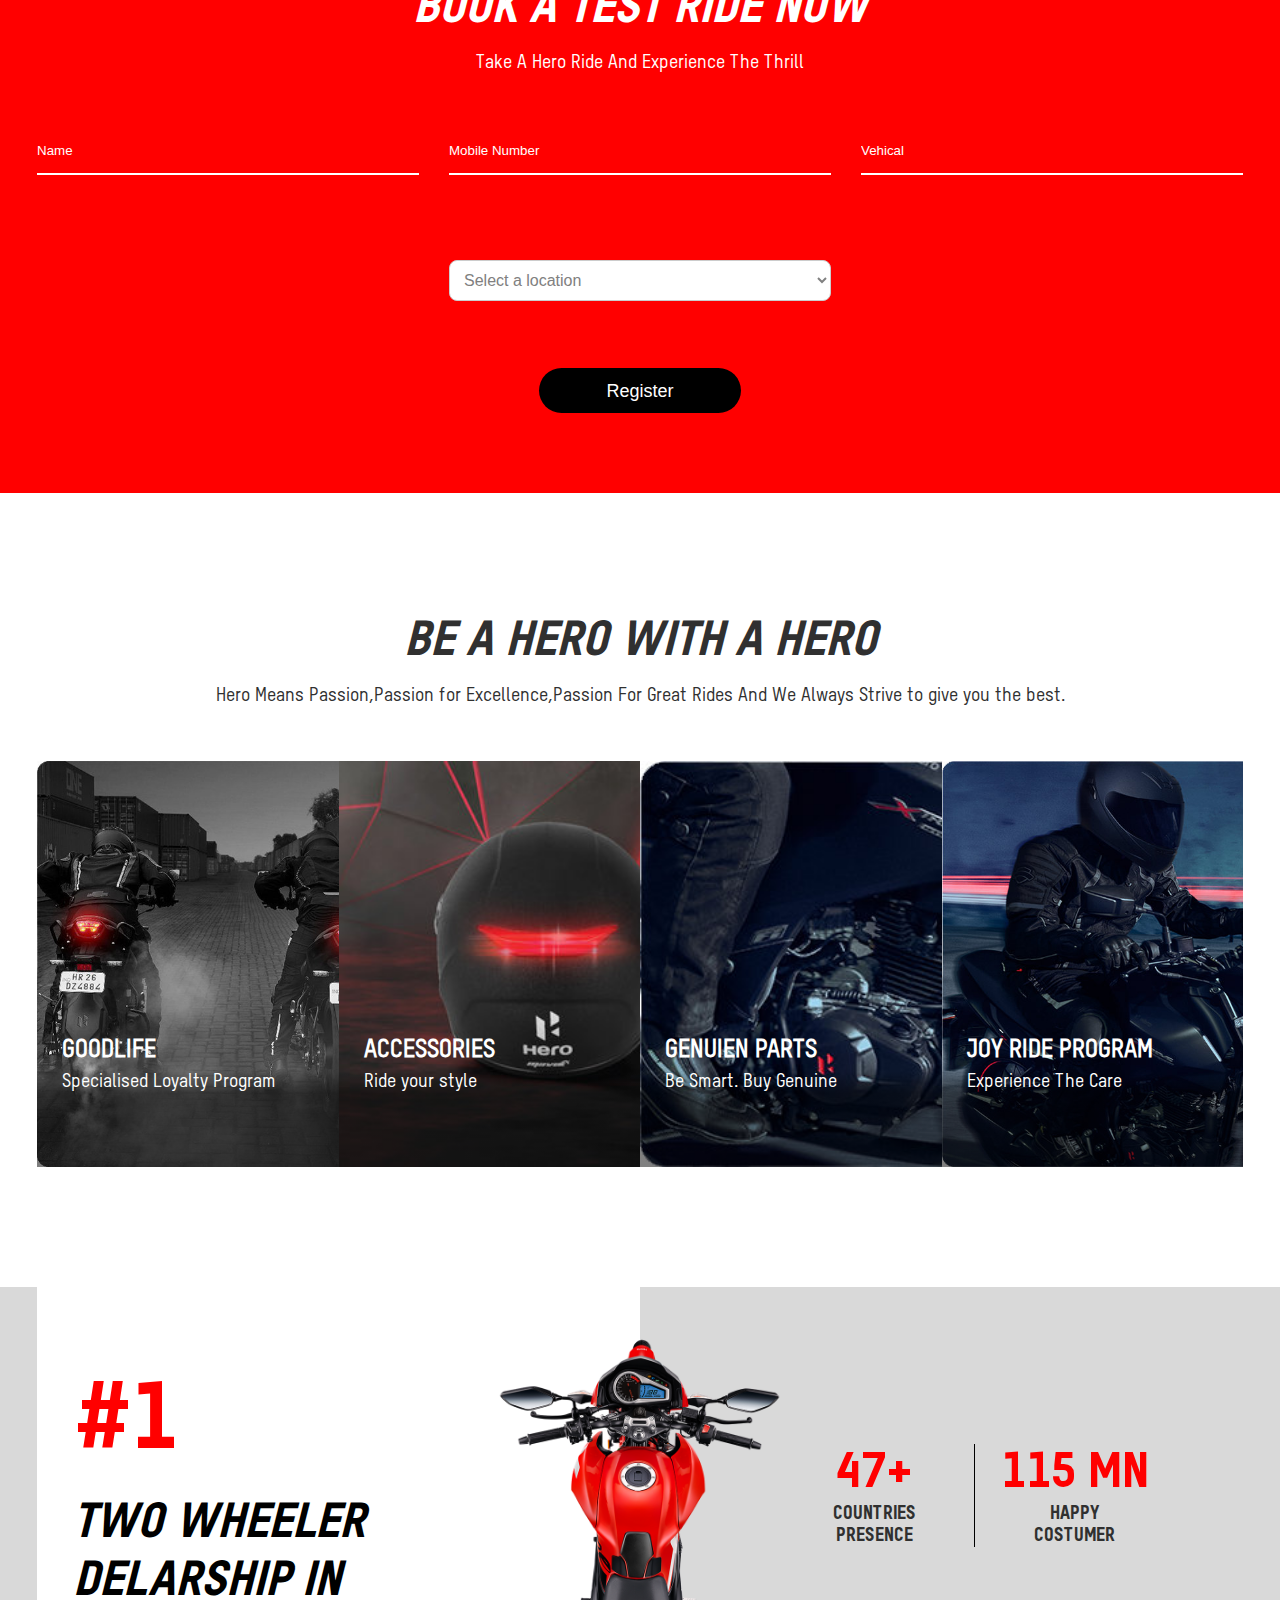
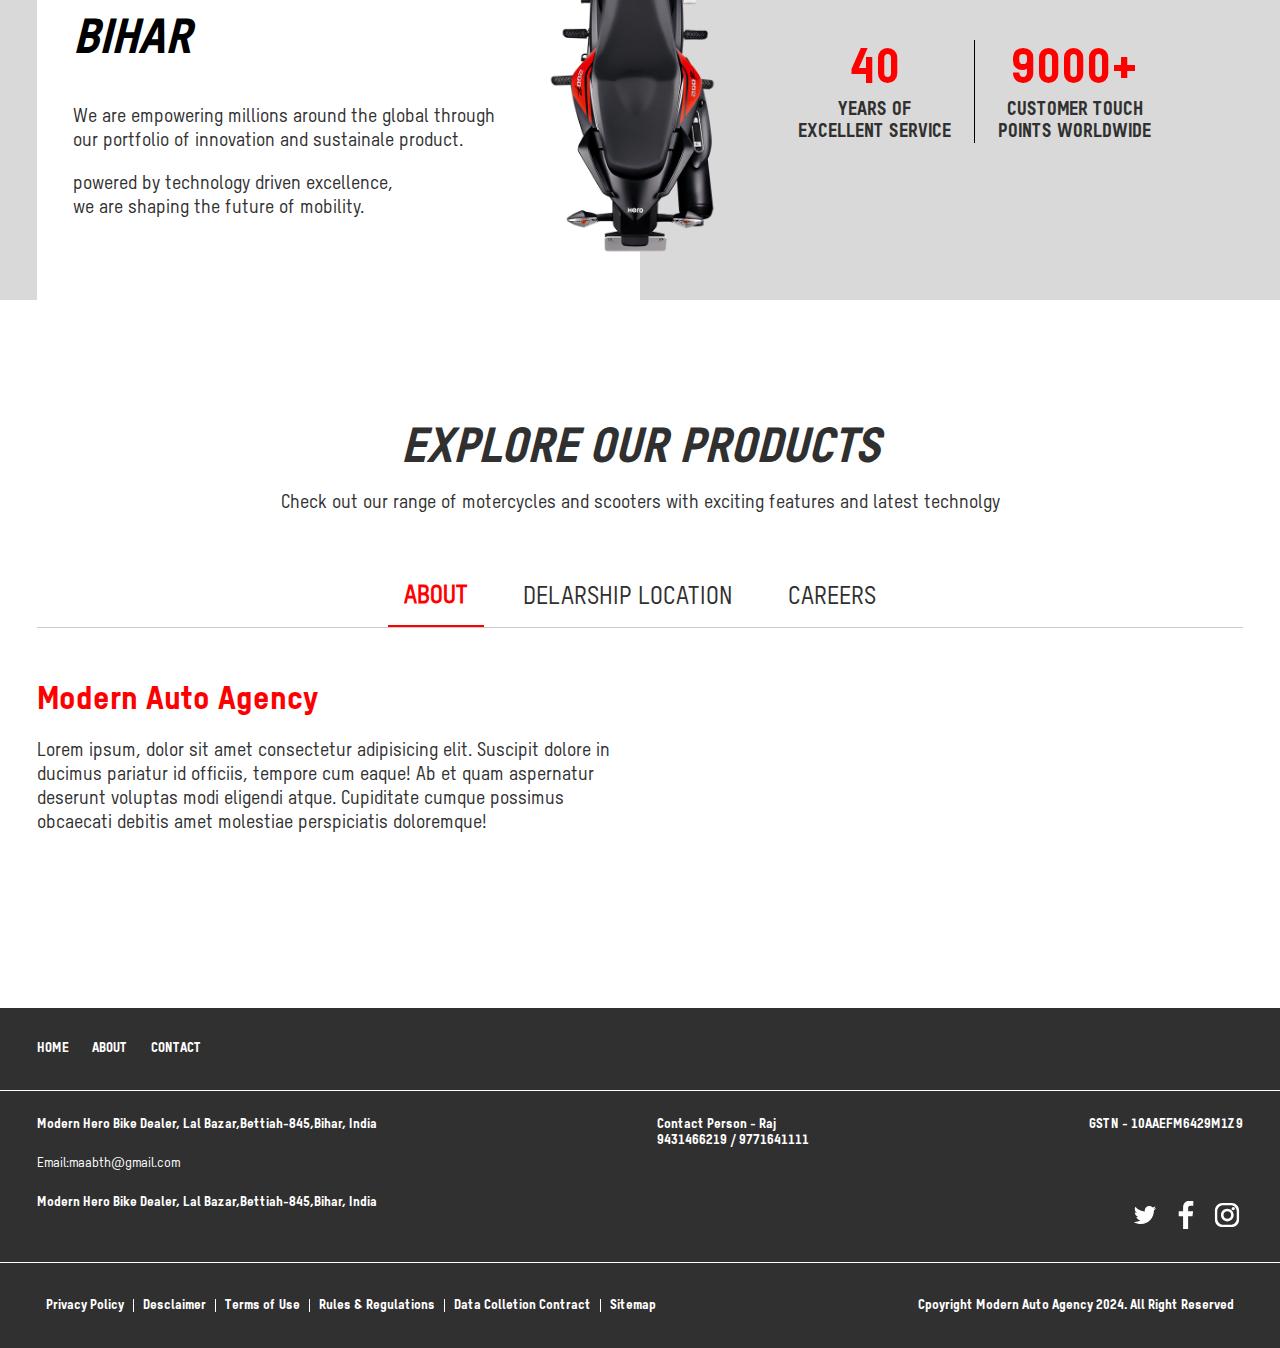
==== commit ca7e0c9a: "home page all content added here" ====
--- a/index.html
+++ b/index.html
@@ -6,9 +6,8 @@
     <meta name="viewport" content="width=device-width, initial-scale=1.0">
     <link rel="stylesheet" href="https://cdnjs.cloudflare.com/ajax/libs/font-awesome/4.7.0/css/font-awesome.min.css">
     <link rel="stylesheet" href="style.css">
-    <link href="https://fonts.cdnfonts.com/css/t-star-pro" rel="stylesheet">
     <link rel="stylesheet" href="https://cdn.jsdelivr.net/npm/swiper@11/swiper-bundle.min.css" />
-<link rel="shortcut icon" href="/Images/logo.svg" type="image/x-icon">
+    <link rel="shortcut icon" href="/Images/logo.svg" type="image/x-icon">
     <title>My Hero</title>
 
 </head>
@@ -22,10 +21,10 @@
             <a href="javascript:void(0);" class="icon" onclick="myFunction()">
                 <i class="fa fa-bars"></i>
             </a>
-            
+
             <div id="overlay"></div>
             <div class="headmiddle">
-                <div class="headlogomob"><img src="/Images/logo.svg" alt=""></div>
+                <div class="headlogomob"><img src="/Images/logo.svg" alt=""><span>Moder Auto Agency</span></div>
             </div>
         </div>
 
@@ -63,29 +62,26 @@
         </div>
     </header>
 
- 
+
     <!-- foltingmediaicons -->
     <section id="floatingwidget" class="">
         <div class="floatwid">
             <span>
-                <svg xmlns="http://www.w3.org/2000/svg" width="32" height="32" viewBox="0 0 32 32"
-                    fill="none">
+                <svg xmlns="http://www.w3.org/2000/svg" width="32" height="32" viewBox="0 0 32 32" fill="none">
                     <path
                         d="M11.8712 25.0361C20.2759 25.0361 24.8786 18.0685 24.8786 12.0287C24.8786 11.8286 24.8786 11.6285 24.8604 11.4466C25.7518 10.8099 26.534 9.99122 27.1344 9.08161C26.3157 9.44545 25.4243 9.68195 24.5147 9.80929C25.4607 9.24534 26.1884 8.35392 26.534 7.28058C25.6426 7.80816 24.6784 8.19019 23.6233 8.39031C22.7865 7.49889 21.604 6.95312 20.2941 6.95312C17.7654 6.95312 15.7279 9.00884 15.7279 11.5194C15.7279 11.8832 15.7643 12.2289 15.8371 12.5563C12.0349 12.3562 8.66935 10.537 6.41352 7.77177C6.01329 8.44488 5.79499 9.22714 5.79499 10.064C5.79499 11.6467 6.59544 13.0475 7.83251 13.8661C7.08663 13.848 6.37714 13.6296 5.7586 13.3022C5.7586 13.3204 5.7586 13.3386 5.7586 13.3568C5.7586 15.5762 7.34132 17.4136 9.43342 17.832C9.05138 17.9412 8.65115 17.9958 8.23274 17.9958C7.94166 17.9958 7.65059 17.9594 7.3777 17.9048C7.95985 19.724 9.65172 21.052 11.6529 21.0884C10.0701 22.3255 8.10539 23.0532 5.95872 23.0532C5.59487 23.0532 5.23103 23.035 4.86719 22.9804C6.88652 24.2902 9.28788 25.0361 11.8712 25.0361Z"
                         fill="white" />
                 </svg>
             </span>
             <span>
-                <svg xmlns="http://www.w3.org/2000/svg" width="32" height="32" viewBox="0 0 32 32"
-                    fill="none">
+                <svg xmlns="http://www.w3.org/2000/svg" width="32" height="32" viewBox="0 0 32 32" fill="none">
                     <path
                         d="M20.3435 6.73557H23.2907V2.07838H19.6159H18.8518C18.8518 2.07838 16.0684 2.00561 14.3037 4.31602C14.3037 4.31602 13.1031 5.46212 13.0849 8.79129V12.266H8.71875V17.1961H13.0849V29.9306H18.1241V17.1961H22.472L23.0724 12.266H18.1241V8.79129C18.1423 8.40925 18.306 6.69919 20.3435 6.73557Z"
                         fill="white" />
                 </svg>
             </span>
             <span>
-                <svg xmlns="http://www.w3.org/2000/svg" width="32" height="32" viewBox="0 0 32 32"
-                    fill="none">
+                <svg xmlns="http://www.w3.org/2000/svg" width="32" height="32" viewBox="0 0 32 32" fill="none">
                     <path
                         d="M20.6301 3.92969H11.3703C7.25885 3.92969 3.92969 7.25885 3.92969 11.3703V20.6301C3.92969 24.7415 7.25885 28.0707 11.3703 28.0707H20.6301C24.7415 28.0707 28.0707 24.7415 28.0707 20.6301V11.3703C28.0707 7.25885 24.7415 3.92969 20.6301 3.92969ZM25.7603 19.7387C25.7603 23.0496 23.0678 25.7421 19.7569 25.7421H12.2617C8.95072 25.7421 6.25828 23.0496 6.25828 19.7387V12.2617C6.25828 8.95072 8.95072 6.25828 12.2617 6.25828H19.7387C23.0496 6.25828 25.7421 8.95072 25.7421 12.2617V19.7387H25.7603Z"
                         fill="white" />
@@ -112,15 +108,12 @@
                 </div>
                 <div class="swiper-slide">
                     <div class="hero">
-                        <img src="/Images/banner.png" alt="">
-                    </div>
-                </div>
-                <div class="swiper-slide">
-                    <div class="hero">
-                        <img src="/Images/banner.png" alt="">
-                    </div>
-                </div>
-            </div>
+                        <img src="/Images/karizma-know-web.png" alt="">
+                    </div>
+                </div>
+            </div>
+            <div class="swiper-button-next"></div>
+            <div class="swiper-button-prev"></div>
             <div class="swiper-pagination"></div>
         </div>
         <div class="motoinfo">
@@ -145,19 +138,24 @@
     </div>
 
     <!-- how can we help you -->
-    <div class="helpyou">
+    <div class="helpyou page-width">
 
         <div class="helpleft">
             <h2 class="helphdng">HOW CAN WE HELP YOU</h2>
             <div class="help-main-box quick-link-size6" id="quicklink">
 
-                <a class="help-box" aa-data-attr="track_cta" href="#" data-toggle="modal" data-target="#requestCallBack"
+                <div class="pta">
+                    <a class="help-box" aa-data-attr="track_cta" href="#" data-toggle="modal" data-target="#requestCallBack"
                     style="" tabindex="0" aria-hidden="true">
                     <div class="help-icon-box">
                         <img loading="lazy" src="/Images/service resized image.png" alt="request callback">
                     </div>
                     <p class="help-icon-label h4-bold-heading-std">REQUEST <br>CALLBACK</p>
                 </a>
+                </div>
+
+                
+                <div class="pta">
 
                 <a class="help-box" aa-data-attr="track_cta" href="#" target="_self" style="" tabindex="-1"
                     aria-hidden="true">
@@ -166,6 +164,9 @@
                     </div>
                     <p class="help-icon-label h4-bold-heading-std">BOOK A SERVICE</p>
                 </a>
+                </div>
+
+                <div class="pta">
 
                 <a class="help-box" aa-data-attr="track_cta" href="#" target="_self" style="" tabindex="-1"
                     aria-hidden="true">
@@ -174,6 +175,9 @@
                     </div>
                     <p class="help-icon-label h4-bold-heading-std">CONTACT US</p>
                 </a>
+                </div>
+
+                <div class="pta">
 
                 <a class="help-box" aa-data-attr="track_cta" href="#" target="_self" style="" tabindex="-1"
                     aria-hidden="true">
@@ -182,6 +186,9 @@
                     </div>
                     <p class="help-icon-label h4-bold-heading-std">GOODLIFE</p>
                 </a>
+                </div>
+
+                <div class="pta">
 
                 <a class="help-box" aa-data-attr="track_cta" href="#" target="_blank" style="" tabindex="-1"
                     aria-hidden="true">
@@ -190,6 +197,9 @@
                     </div>
                     <p class="help-icon-label h4-bold-heading-std">FIND A DEALER</p>
                 </a>
+                </div>
+
+                <div class="pta">
 
                 <a class="help-box" aa-data-attr="track_cta" href="#" target="_self" style="" tabindex="-1"
                     aria-hidden="true">
@@ -198,6 +208,7 @@
                     </div>
                     <p class="help-icon-label h4-bold-heading-std">EXCHANGE</p>
                 </a>
+                </div>
 
             </div>
         </div>
@@ -281,51 +292,121 @@
 
             <div id="newlaunches" class="tabcontent">
                 <div class="biketab">
-                    <div class="herobikeimg"><img src="/Images/HF-100-1.png" alt="bike_images" loading="lazy"></div>
-                    <div class="herobikeimg"><img src="/Images/HF-100-1.png" alt="bike_images" loading="lazy"></div>
-                    <div class="herobikeimg"><img src="/Images/splendor-Xtec.png" alt="bike_images" loading="lazy">
-                    </div>
-                    <div class="herobikeimg"><img src="/Images/Splendor+.png" alt="bike_images" loading="lazy"></div>
+                    <div class="herobikeimg"><img src="/Images/New_Launches_Maverick_web.png" alt="bike_images"
+                            loading="lazy">
+                        <p>Maverick</p>
+                    </div>
+                    <div class="herobikeimg"><img src="/Images/newlaunches_Xtreme-125R-Blue_web.png" alt="bike_images"
+                            loading="lazy">
+                        <p>Xtreme-125R</p>
+                    </div>
                 </div>
             </div>
 
             <div id="practical" class="tabcontent">
                 <div class="biketab">
-                    <div class="herobikeimg"><img src="/Images/HF-100-1.png" alt="bike_images" loading="lazy"></div>
-                    <div class="herobikeimg"><img src="/Images/HF-100-1.png" alt="bike_images" loading="lazy"></div>
-                    <div class="herobikeimg"><img src="/Images/splendor-Xtec.png" alt="bike_images" loading="lazy">
-                    </div>
-                    <div class="herobikeimg"><img src="/Images/Splendor+.png" alt="bike_images" loading="lazy"></div>
+                    <div class="herobikeimg"><img src="/Images/newlaunches_HF-100-1 (1).png" alt="bike_images"
+                            loading="lazy">
+                        <p>SPLENDOR+</p>
+                    </div>
+                    <div class="herobikeimg"><img src="/Images/newlaunches_HF-Deluxe (1).png" alt="bike_images"
+                            loading="lazy">
+                        <p>SPLENDOR+ XTEC</p>
+                    </div>
+
+                    <div class="herobikeimg"><img src="/Images/newlaunches_splendor-plus-xtec-2-explore-web.png"
+                            alt="bike_images" loading="lazy">
+                        <p>SPLENDOR+ XTEC 2.0</p>
+                    </div>
+
+
+                    <div class="herobikeimg"><img src="/Images/new-launch-Splendor+ (1).png" alt="bike_images"
+                            loading="lazy">
+                        <p>HF DELUXE</p>
+                    </div>
+                    <div class="herobikeimg"><img src="/Images/newlaunch_splendor-Xtec (1).png" alt="bike_images"
+                            loading="lazy">
+                        <p>HF 100</p>
+                    </div>
                 </div>
             </div>
 
             <div id="executive" class="tabcontent">
                 <div class="biketab">
-                    <div class="herobikeimg"><img src="/Images/HF-100-1.png" alt="bike_images" loading="lazy"></div>
-                    <div class="herobikeimg"><img src="/Images/HF-100-1.png" alt="bike_images" loading="lazy"></div>
-                    <div class="herobikeimg"><img src="/Images/splendor-Xtec.png" alt="bike_images" loading="lazy">
-                    </div>
-                    <div class="herobikeimg"><img src="/Images/Splendor+.png" alt="bike_images" loading="lazy"></div>
+                    <div class="herobikeimg"><img src="/Images/executive_glamour-new-website.png" alt="bike_images"
+                            loading="lazy">
+                        <p>GLAMOUR</p>
+                    </div>
+                    <div class="herobikeimg"><img src="/Images/executive_passion-xtec-web.png" alt="bike_images"
+                            loading="lazy">
+                        <p>PASSION XTEC</p>
+                    </div>
+                    <div class="herobikeimg"><img src="/Images/executive_super_splendor_xtec_desktop.png"
+                            alt="bike_images" loading="lazy">
+                        <p>SUPER SPLENDOR XTEC</p>
+                    </div>
+                    <div class="herobikeimg"><img src="/Images/executive_404 -  190-179 px.png" alt="bike_images"
+                            loading="lazy">
+                        <p>PASSION+</p>
+                    </div>
+                    <div class="herobikeimg"><img src="/Images/executive_passion_plus_desktop.png" alt="bike_images"
+                            loading="lazy">
+                        <p>SUPER SPLENDOR</p>
+                    </div>
+                    <div class="herobikeimg"><img src="/Images/executive_Updated-Glamour XTec (1).png" alt="bike_images"
+                            loading="lazy">
+                        <p>GLAMOUR XTEC</p>
+                    </div>
                 </div>
             </div>
 
             <div id="performance" class="tabcontent">
                 <div class="biketab">
-                    <div class="herobikeimg"><img src="/Images/HF-100-1.png" alt="bike_images" loading="lazy"></div>
-                    <div class="herobikeimg"><img src="/Images/HF-100-1.png" alt="bike_images" loading="lazy"></div>
-                    <div class="herobikeimg"><img src="/Images/splendor-Xtec.png" alt="bike_images" loading="lazy">
-                    </div>
-                    <div class="herobikeimg"><img src="/Images/Splendor+.png" alt="bike_images" loading="lazy"></div>
+                    <div class="herobikeimg"><img src="/Images/performance_Xtreme 160R.png" alt="bike_images"
+                            loading="lazy">
+                        <p>XTREME 160R 4V</p>
+                    </div>
+                    <div class="herobikeimg"><img src="/Images/Xtreme160R4V_Performance_Desktop (1).png"
+                            alt="bike_images" loading="lazy">
+                        <p>XTREME 160R</p>
+                    </div>
+                    <div class="herobikeimg"><img src="/Images/performnce_Xtreme-200-SExploreourproductWeb.png"
+                            alt="bike_images" loading="lazy">
+                        <p>XTREME 200S 4V</p>
+                    </div>
+                    <div class="herobikeimg"><img src="/Images/Xtreme-125R-ExploreourproductWebPerformance.png"
+                            alt="bike_images" loading="lazy">
+                        <p>XTREME 125R</p>
+                    </div>
+                    <div class="herobikeimg"><img src="/Images/home_page_performance_1.png" alt="bike_images"
+                            loading="lazy">
+                        <p>XPULSE 200 4V</p>
+                    </div>
+                    <div class="herobikeimg"><img src="/Images/home_page_performance_desktop.png" alt="bike_images"
+                            loading="lazy">
+                        <p>XPULSE 200T 4V</p>
+                    </div>
                 </div>
             </div>
 
             <div id="scooters" class="tabcontent">
                 <div class="biketab">
-                    <div class="herobikeimg"><img src="/Images/HF-100-1.png" alt="bike_images" loading="lazy"></div>
-                    <div class="herobikeimg"><img src="/Images/HF-100-1.png" alt="bike_images" loading="lazy"></div>
-                    <div class="herobikeimg"><img src="/Images/splendor-Xtec.png" alt="bike_images" loading="lazy">
-                    </div>
-                    <div class="herobikeimg"><img src="/Images/Splendor+.png" alt="bike_images" loading="lazy"></div>
+                    <div class="herobikeimg"><img src="/Images/scooter-destini-prime-web.png" alt="bike_images"
+                            loading="lazy">
+                        <p>DESTINI PRIME</p>
+                    </div>
+                    <div class="herobikeimg"><img src="/Images/scooter_desktop-explore-products-destini-1.png"
+                            alt="bike_images" loading="lazy">
+                        <p>PLEASURE+ XTEC 18</p>
+                    </div>
+                    <div class="herobikeimg"><img src="/Images/scooter_Xoom_-_332-311-px.png" alt="bike_images"
+                            loading="lazy">
+                        <p>XOOM</p>
+                    </div>
+                    <div class="herobikeimg"><img src="/Images/p18-scooters-section.png" alt="bike_images"
+                            loading="lazy">
+                        <P>DESTINI 125 XTECH</P>
+                    </div>
                 </div>
             </div>
 
@@ -349,22 +430,21 @@
                             <!-- <span class="details">Phone Number</span> -->
                             <input type="tel" pattern="[0-9]{3}-[0-9]{3}-[0-9]{4}" placeholder="Mobile Number" required>
                         </div>
-                        <div class="input__box">
-                            <!-- <span class="details">Phone Number</span> -->
-                            <input type="number" pattern="[0-9]{3}-[0-9]{3}-[0-9]{4}" placeholder="Enter OTP" required>
-                        </div>
 
                         <div class="input__box">
                             <!-- <span class="details">Full Name</span> -->
                             <input type="text" placeholder="Vehical" required>
                         </div>
+
                         <div class="input__box">
-                            <!-- <span class="details">Full Name</span> -->
-                            <input type="text" placeholder="State" required>
-                        </div>
-                        <div class="input__box">
-                            <!-- <span class="details">Full Name</span> -->
-                            <input type="text" placeholder="City" required>
+                            <!-- <span class="details">Location</span> -->
+                            <select class="location-dropdown" aria-label="Select location" required>
+                                <option value="" disabled selected>Select a location</option>
+                                <option value="location1">Modern Hero Bike Dealer, Lal Bazar,Bettiah-845,Bihar, India
+                                </option>
+                                <option value="location2">Location 2</option>
+                                <!-- Add more locations as needed -->
+                            </select>
                         </div>
 
                     </div>
@@ -480,7 +560,7 @@
 
                     <div class="gridbtm">
                         <div class="rollnumber">
-                            <span class="stylmile">115 MIN</span>
+                            <span class="stylmile">115 MN</span>
                             <span class="rolltxt">HAPPY <br> COSTUMER</span>
                         </div>
                         <div class="rollnumber">
@@ -504,9 +584,9 @@
             <div class="tabbtm">
                 <button class="tablinksbtm" onclick="openCitybtm(event, 'about')" id="defaultOpen2">ABOUT</button>
                 <button class="tablinksbtm" onclick="openCitybtm(event, 'location')">DELARSHIP LOCATION</button>
-                <button class="tablinksbtm" onclick="openCitybtm(event, 'carrer')">CARRERS</button>
-                <button class="tablinksbtm" onclick="openCitybtm(event, 'sustainability')">SUSTAINABLITY</button>
-                <button class="tablinksbtm" onclick="openCitybtm(event, 'csr')">CSR</button>
+                <button class="tablinksbtm" onclick="openCitybtm(event, 'carrer')">CAREERS</button>
+                <!-- <button class="tablinksbtm" onclick="openCitybtm(event, 'sustainability')">SUSTAINABLITY</button>
+                <button class="tablinksbtm" onclick="openCitybtm(event, 'csr')">CSR</button> -->
             </div>
 
             <div id="about" class="tabcontentbtm">
@@ -527,9 +607,8 @@
                 <div class="abouttabcon">
                     <div class="abouttxt">
                         <h3>Modern Auto Agency</h3>
-                        <p>Lorem ipsum, dolor sit amet consectetur adipisicing elit. Suscipit dolore in ducimus pariatur
-                            id officiis, tempore cum eaque! Ab et quam aspernatur deserunt voluptas modi eligendi atque.
-                            Cupiditate cumque possimus obcaecati debitis amet molestiae perspiciatis doloremque!</p>
+                        <p>Ground Floor, NH 727 Mansa Tola Bettiah - 845438</p>
+                        <p>Modern Hero Bike Dealer, Lal Bazar,Bettiah-845,Bihar, India </p>
                     </div>
                     <div class="aboutbikeimg"><img src="/Images/WhatsApp Image 2024-06-17 at 15.04.55_35d4304b.jpg"
                             alt="bike_images" loading="lazy"></div>
@@ -541,9 +620,7 @@
                 <div class="abouttabcon">
                     <div class="abouttxt">
                         <h3>Modern Auto Agency</h3>
-                        <p>Lorem ipsum, dolor sit amet consectetur adipisicing elit. Suscipit dolore in ducimus pariatur
-                            id officiis, tempore cum eaque! Ab et quam aspernatur deserunt voluptas modi eligendi atque.
-                            Cupiditate cumque possimus obcaecati debitis amet molestiae perspiciatis doloremque!</p>
+                        <p>Email:maabth@gmail.com</p>
                     </div>
                     <div class="aboutbikeimg"><img src="/Images/WhatsApp Image 2024-06-17 at 15.04.55_35d4304b.jpg"
                             alt="bike_images" loading="lazy"></div>
@@ -595,8 +672,9 @@
             </div>
             <div class="footmen  footmenborsty">
                 <div class="page-width fotwo">
-                    <div class="centerinfo"><span>Modern Hero Bike Dealer, Lal Bazar,Bettiah-845,Bihar, India <br>
-                            Email:maabth@gmail.com</span></div>
+                    <div class="centerinfo address"><span>Modern Hero Bike Dealer, Lal Bazar,Bettiah-845,Bihar, India </span>
+                           <span><a href="mailto: maabth@gmail.com">Email:maabth@gmail.com</a></span>
+                            <span>Modern Hero Bike Dealer, Lal Bazar,Bettiah-845,Bihar, India </span></div>
                     <div class="centerinfo"><span>Contact Person - Raj<br>9431466219 / 9771641111</span></div>
                     <div class="centerinfo">
                         <span>GSTN - 10AAEFM6429M1Z9</span>
@@ -641,7 +719,8 @@
                         <span>Privacy Policy</span><span>Desclaimer</span><span>Terms of Use</span><span>Rules &
                             Regulations</span><span>Data Colletion Contract</span><span>Sitemap</span>
                     </div>
-                    <div class="lastspan"><span class="righttxt">Cpoyright Modern Auto Agency 2024. All Right Reserved</span></div>
+                    <div class="lastspan"><span class="righttxt">Cpoyright Modern Auto Agency 2024. All Right
+                            Reserved</span></div>
                 </div>
             </div>
         </div>
@@ -691,6 +770,10 @@
                 nextEl: ".swiper-button-next",
                 prevEl: ".swiper-button-prev",
             },
+            autoplay: {
+                delay: 2500,
+                disableOnInteraction: false,
+            },
         });
     </script>
 
@@ -702,6 +785,9 @@
                 clickable: true,
                 renderBullet: function (index, className) {
                     return '<span class="' + className + '">' + '0' + (index + 1) + "</span>";
+                },
+                autoplay: {
+                    delay: 2500,
                 },
             },
         });
--- a/style.css
+++ b/style.css
@@ -1,6 +1,3 @@
-@import url('https://fonts.cdnfonts.com/css/t-star-pro');
-
-
 * {
     margin: 0;
     padding: 0;
@@ -12,8 +9,42 @@
 
 body {
     font-size: 100%;
-    font-family: 'T-Star Pro', sans-serif;
-}
+    font-family: 'tstar-heavy', sans-serif;
+}
+
+@font-face {
+    font-family: 'tstar-heavy';
+    src: url('/font/TStarProHeavy.ttf') format('truetype');
+    font-weight: normal;
+    font-style: normal;
+}
+
+
+@font-face {
+    font-family: 'tstar-medium';
+    src: url('/font/TStarProMedium.ttf') format('truetype');
+    font-weight: normal;
+    font-style: normal;
+}
+
+
+/* @keyframes textclip {
+0% {
+    background-position: 200% center;
+}
+
+100% {
+    background-position: 0 center;
+}
+}
+
+header a:first-child{
+    background: linear-gradient(to right, red 5%, black 50%);
+    background-size: 200% auto;
+    -webkit-background-clip: text;
+    -webkit-text-fill-color: transparent;
+    animation: textclip 1.5s linear infinite;
+} */
 
 #floatingwidget {
     width: fit-content;
@@ -70,6 +101,8 @@
 }
 
 h2 {
+    font-family: 'tstar-heavy';
+    FONT-STYLE: italic;
     font-size: 48px;
     font-weight: 900;
     text-align: center;
@@ -77,6 +110,7 @@
 }
 
 h3 {
+    font-family: 'tstar-heavy';
     font-size: 1.765vw;
     margin-bottom: 20px;
 }
@@ -88,6 +122,7 @@
 }
 
 p {
+    font-family: 'tstar-medium';
     font-size: 18px !important;
     line-height: 24px !important;
     color: #303030;
@@ -100,6 +135,7 @@
 }
 
 a {
+    font-family: 'tstar-medium';
     text-decoration: none;
 }
 
@@ -108,7 +144,11 @@
     height: 100%;
 }
 
-.swiper {
+/* .swiper-button-next:after, .swiper-button-prev:after{
+    color: #fff;
+} */
+
+.firsthero .swiper {
     height: 700px;
 }
 
@@ -117,6 +157,10 @@
     width: 100%;
     height: 100%;
     object-fit: cover;
+}
+
+.helpright .swiper-slide img {
+    object-fit: contain;
 }
 
 .swiper-pagination-bullet {
@@ -189,7 +233,7 @@
     display: flex;
     justify-content: space-between;
     align-items: center;
-    padding: 32px 32px 0 32px;
+    padding: 32px 32px 32px 32px;
 }
 
 .motoinfo {
@@ -277,6 +321,7 @@
 .tabbtm button {
     background-color: inherit;
     float: left;
+    font-family: 'tstar-medium';
     border: none;
     text-transform: uppercase;
     color: #303030;
@@ -296,6 +341,7 @@
 
 .tabbtm button.activebtm {
     color: red;
+    font-weight: 600;
     border-bottom: 2px solid red;
 }
 
@@ -562,7 +608,9 @@
 .container form .user__details {
     display: flex;
     flex-wrap: wrap;
-    justify-content: space-between;
+    align-items: center;
+    justify-content: center;
+    gap: 30px;
     margin: 20px 0 12px 0;
 }
 
@@ -615,7 +663,26 @@
 }
 
 form .button input:hover {
-    background: linear-gradient(-135deg, var(--main-blue), var(--main-purple));
+    background: black;
+    color: #fff;
+}
+
+.input__box select {
+    width: 100%;
+    padding: 10px;
+    border: 1px solid #ccc;
+    border-radius: 8px;
+    font-size: 16px;
+    background-color: #fff;
+    color: #333;
+}
+
+.input__box select:invalid {
+    color: gray; /* Show placeholder text in gray color */
+}
+
+.input__box select option[value=""][disabled] {
+    display: none; /* Hide the empty option in the dropdown */
 }
 
 ::placeholder {
@@ -747,7 +814,8 @@
 }
 
 .stylmile {
-    font-size: 52px;
+    font-family: 'tstar-heavy';
+    font-size: 49px;
     font-weight: 900;
     color: red;
 }
@@ -812,6 +880,7 @@
 .ttltxt h3 {
     font-size: 48px;
     margin-bottom: 36px;
+    font-style: italic;
     margin-top: 16px;
 }
 
@@ -822,22 +891,32 @@
 
 /* how can we help you */
 
-.helpleft,
+
 .helpright {
-    width: 50%;
+    width: 40%;
+}
+
+.helpleft{
+    width: 60%;
 }
 
 .help-main-box {
     width: 100%;
-    display: grid;
-    grid-template-columns: repeat(3, 1fr);
+display: flex;
+flex-wrap: wrap;
 }
 
 .help-box {
-    width: auto;
+    /* width: auto; */
     margin-bottom: 58px;
     margin-right: 0;
-    /* width: 30%; */
+    width: 100%;
+    display: flex;
+    flex-direction: column;
+    
+}
+.pta{
+    width: 30%;
 }
 
 .help-icon-box {
@@ -845,20 +924,19 @@
     height: auto;
     background: #fff;
     border-radius: 4px;
-
     border: 1px solid #dddcdc;
     box-shadow: 0 8px 24px #dddcdc;
     display: flex;
     justify-content: center;
     align-items: center;
     position: relative;
-    margin: auto;
 }
 
 .help-box p {
     margin-top: 18px;
     text-align: center;
-    font-size: 19px !important;
+    width: fit-content;
+    font-size: 13px !important;
     line-height: 1.2 !important;
 }
 
@@ -866,7 +944,7 @@
     background-image: url('/Images/bike-bg.png');
     background-position: center;
     background-repeat: no-repeat;
-    background-size: cover;
+    background-size: contain;
 }
 
 
@@ -875,18 +953,17 @@
 .helpyou {
     display: flex;
     position: relative;
-    padding-right: 0 !important;
-    margin-right: 0 !important;
 }
 
 .helphdng {
+    text-align: left;
     margin: 76px 0;
 }
 
 .rpos {
     position: absolute;
     right: 93px;
-    bottom: 13px;
+    bottom: 76px;
     color: #fff;
     font-size: 36px;
 }
@@ -901,6 +978,15 @@
 
 footer {
     background: #303030;
+}
+
+.address{
+    gap: 23px !important;
+}
+
+.address a{
+    text-decoration: none;
+    color: #fff;
 }
 
 footer span {
@@ -961,19 +1047,79 @@
 header a:hover {
     text-decoration: underline;
     text-decoration-color: red;
+    font-size: 12px;
+    font-weight: 300;
 }
 
 .headtext span {
-    color: #fff;
+    font-family: 'tstar-heavy';
+
+    color: #fff;
+    /* display: none; */
+    border-left: 5px solid red;
+    padding: 12px;
+}
+
+.headmiddle {
+    display: flex;
+    justify-content: center;
+    align-items: center;
+    gap: 23px;
+}
+
+#executive .herobikeimg, #performance .herobikeimg{
+    width: 213px;
+}
+
+#scooters .herobikeimg{
+    width: 320px;
+}
+.herobikeimg{
+    display: flex;
+    justify-content: center;
+    align-items: center;
+    flex-direction: column;
+    position: relative;
+    overflow: hidden;
+}
+
+.herobikeimg p{
     display: none;
-}
-
-.headmiddle {
-    display: flex;
-    justify-content: center;
-    align-content: center;
-}
-
+    margin-bottom: 0;
+}
+
+.herobikeimg img {
+    width: 100%;
+    height: auto;
+    display: block;
+}
+
+.herobikeimg p {
+    display: none;
+    position: absolute;
+    bottom: 0;
+    left: 0;
+    right: 0;
+    margin: 0;
+    padding: 10px;
+    background: rgba(0, 0, 0, 0.7);
+    color: white;
+    text-align: center;
+    font-size: 16px; /* Adjust as necessary */
+}
+
+.herobikeimg:hover p {
+    display: block;
+}
+
+@media(max-width:1400px) {
+    .helpyou{
+        max-width: 1286px;
+        padding-right: 0 !important;
+        margin-right: 0 !important;
+        padding-left: 0 !important;
+    }
+}
 
 @media(max-width:768px) {
 
@@ -1136,6 +1282,7 @@
     }
 
     h2 {
+      
         font-size: 28px;
     }
 
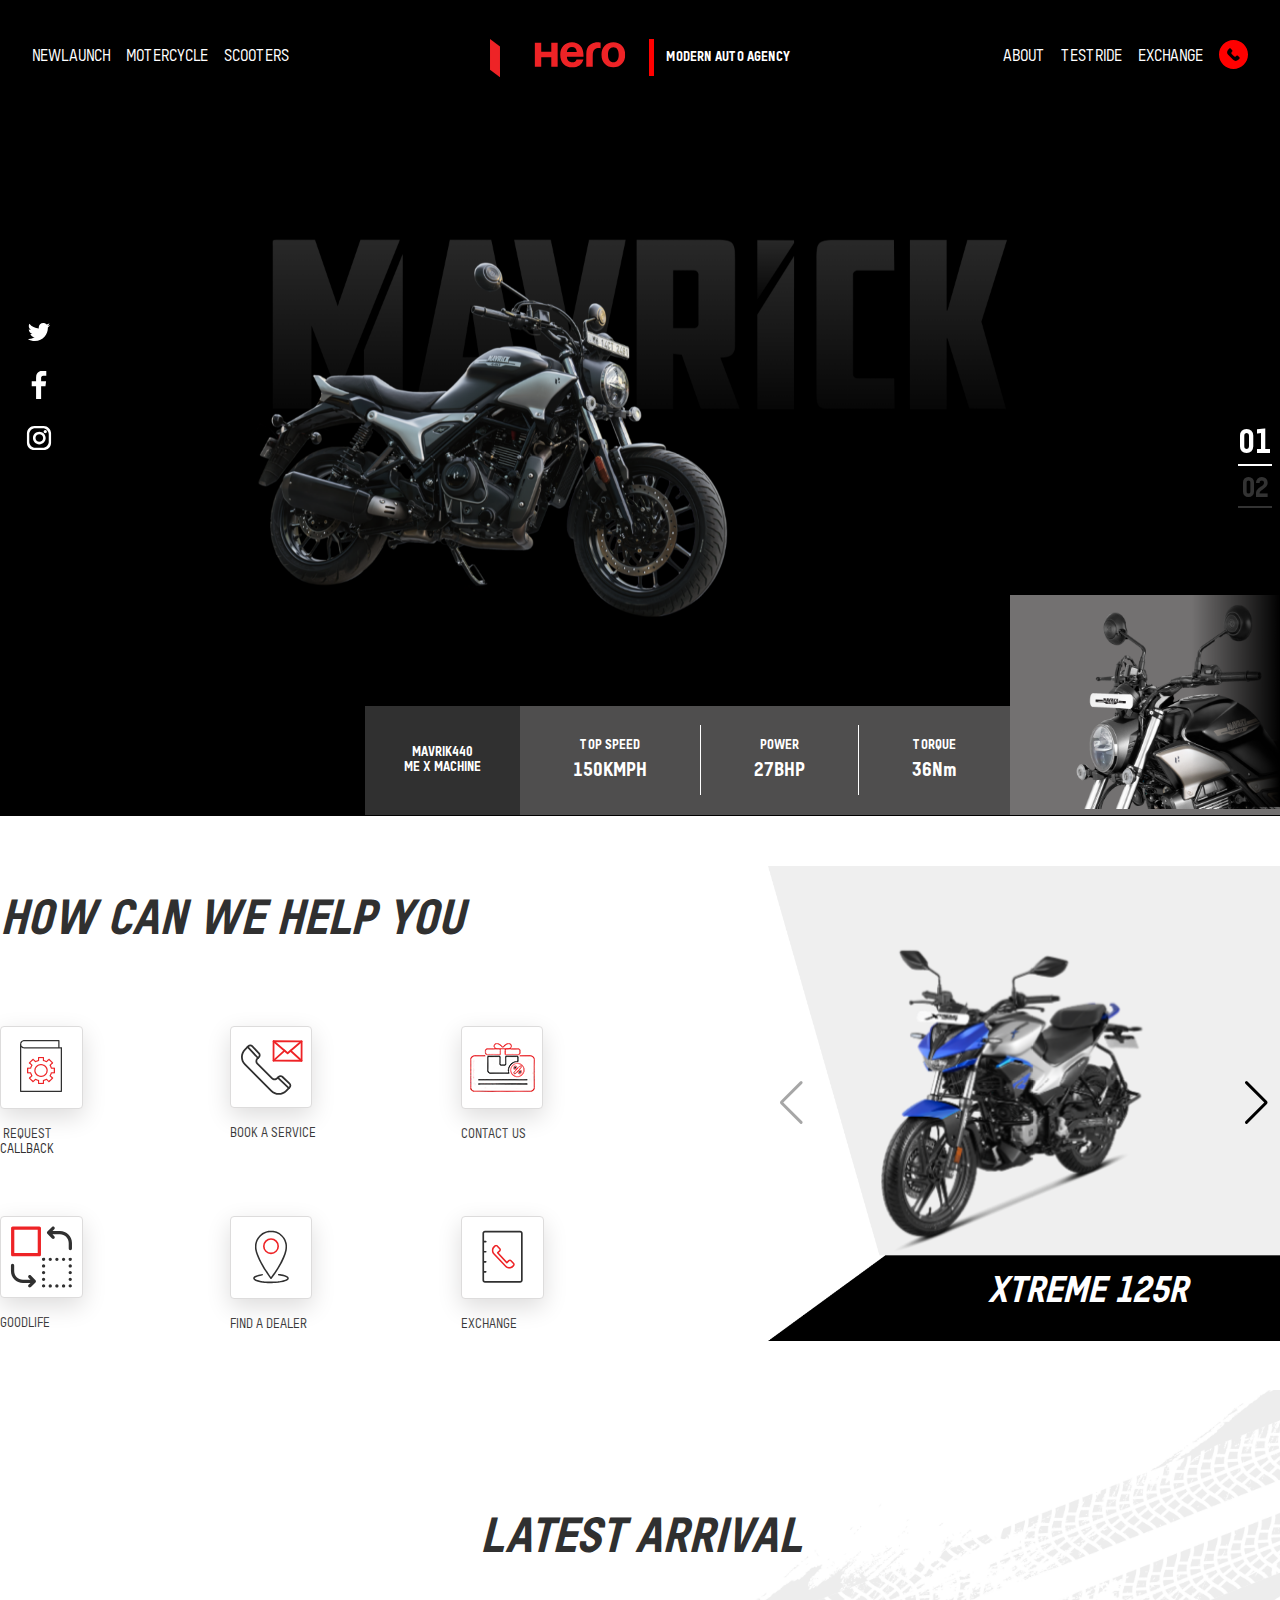
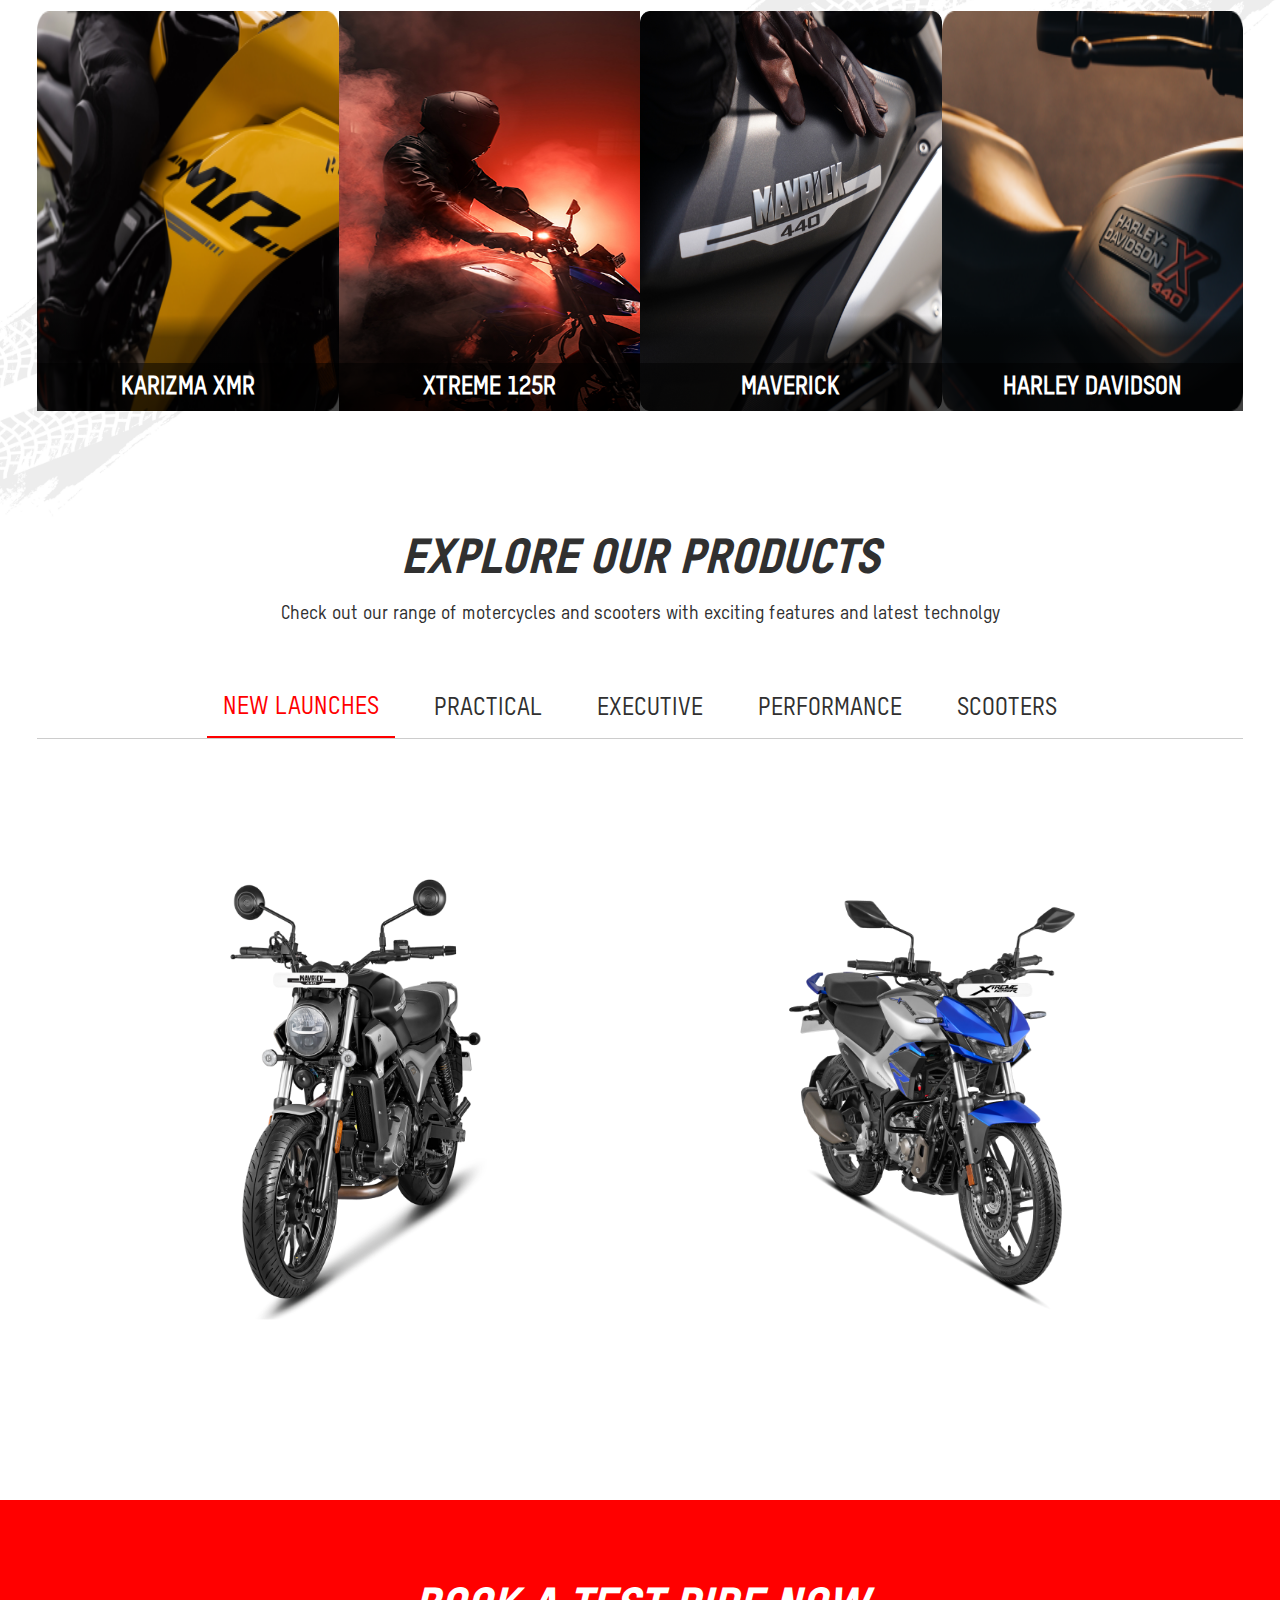
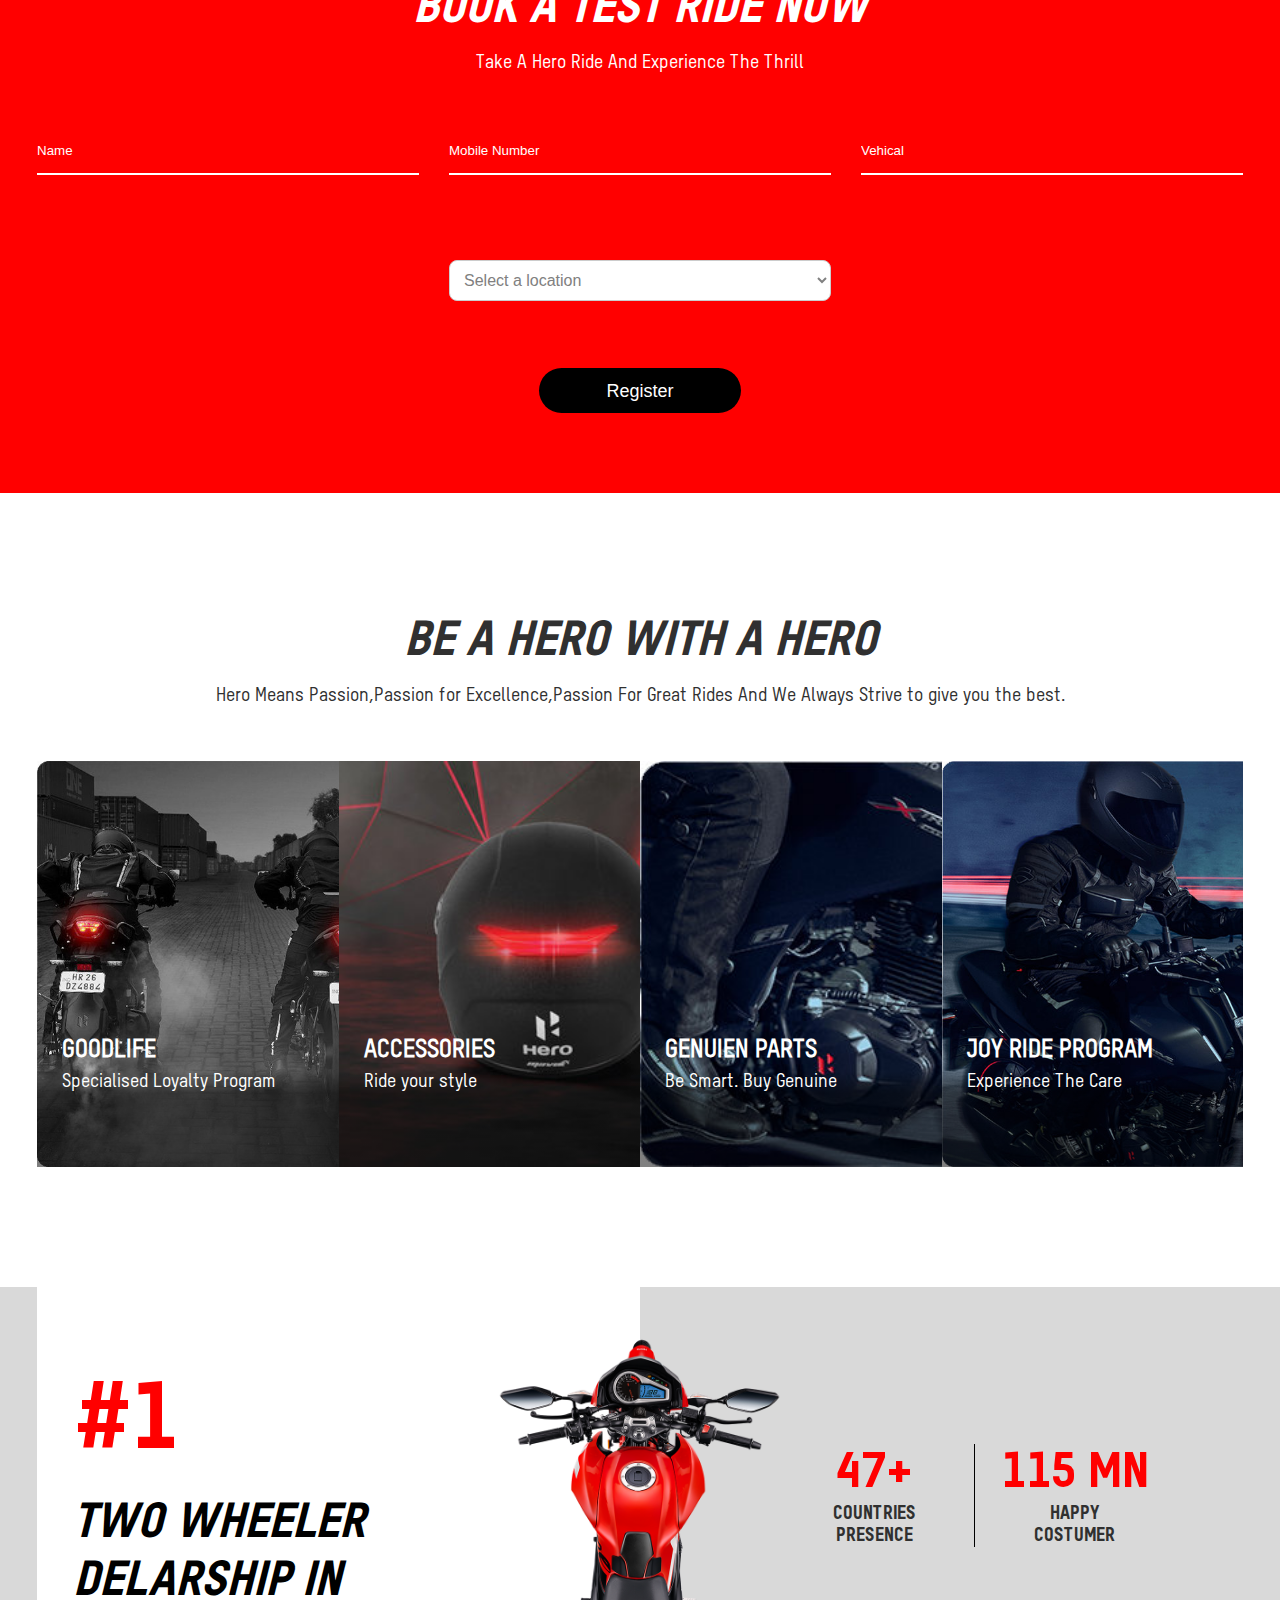
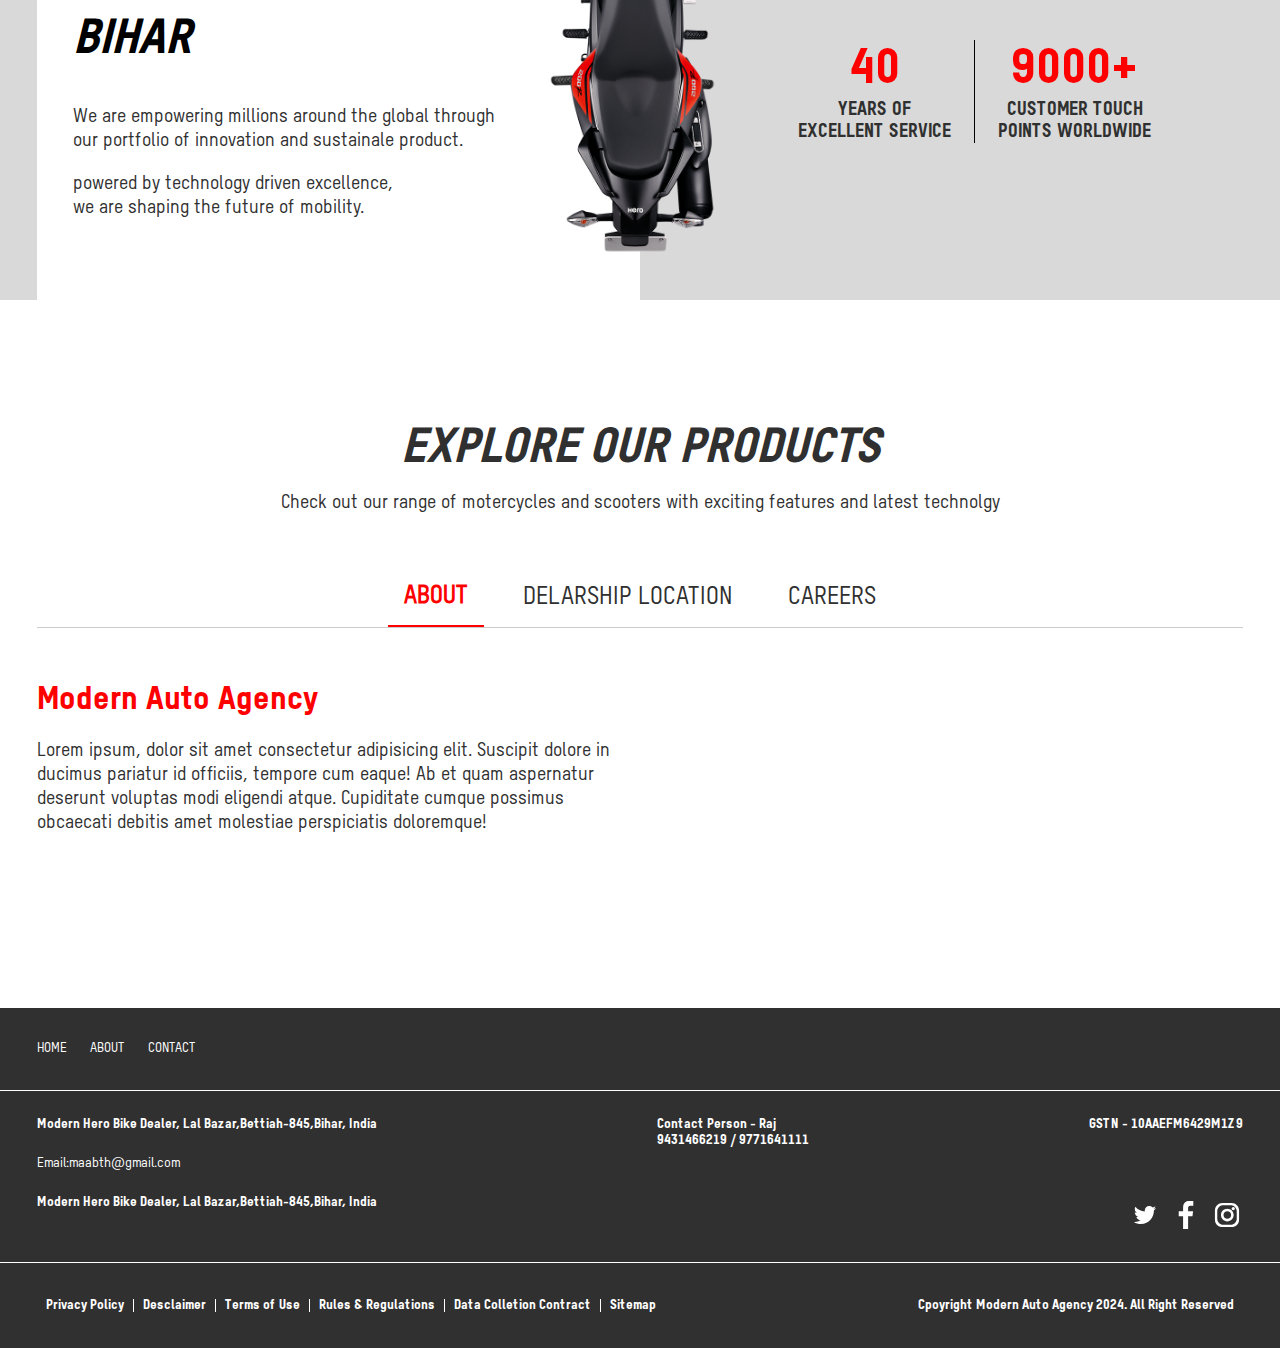
==== commit 8546cb78: "contact us page" ====
--- a/index.html
+++ b/index.html
@@ -24,7 +24,7 @@
 
             <div id="overlay"></div>
             <div class="headmiddle">
-                <div class="headlogomob"><img src="/Images/logo.svg" alt=""><span>Moder Auto Agency</span></div>
+                <div class="headlogomob"><a href="#"><img src="/Images/logo.svg" alt=""><span>Moder Auto Agency</span></a></div>
             </div>
         </div>
 
@@ -36,8 +36,10 @@
                 <a href="#">SCOOTERS</a>
             </div>
             <div class="headmiddle">
+                <a href="#">
                 <div class="headlogo"><img src="/Images/logo.svg" alt=""></div>
                 <div class="headtext"><span>MODERN AUTO AGENCY</span></div>
+                </a>
             </div>
             <div class="headlast">
                 <a href="#">ABOUT</a>
@@ -145,69 +147,69 @@
             <div class="help-main-box quick-link-size6" id="quicklink">
 
                 <div class="pta">
-                    <a class="help-box" aa-data-attr="track_cta" href="#" data-toggle="modal" data-target="#requestCallBack"
-                    style="" tabindex="0" aria-hidden="true">
-                    <div class="help-icon-box">
-                        <img loading="lazy" src="/Images/service resized image.png" alt="request callback">
-                    </div>
-                    <p class="help-icon-label h4-bold-heading-std">REQUEST <br>CALLBACK</p>
-                </a>
-                </div>
-
-                
+                    <a class="help-box" aa-data-attr="track_cta" href="#" data-toggle="modal"
+                        data-target="#requestCallBack" style="" tabindex="0" aria-hidden="true">
+                        <div class="help-icon-box">
+                            <img loading="lazy" src="/Images/service resized image.png" alt="request callback">
+                        </div>
+                        <p class="help-icon-label h4-bold-heading-std">REQUEST <br>CALLBACK</p>
+                    </a>
+                </div>
+
+
                 <div class="pta">
 
-                <a class="help-box" aa-data-attr="track_cta" href="#" target="_self" style="" tabindex="-1"
-                    aria-hidden="true">
-                    <div class="help-icon-box">
-                        <img loading="lazy" src="/Images/contact-us-icon.svg" alt="book-service">
-                    </div>
-                    <p class="help-icon-label h4-bold-heading-std">BOOK A SERVICE</p>
-                </a>
+                    <a class="help-box" aa-data-attr="track_cta" href="#" target="_self" style="" tabindex="-1"
+                        aria-hidden="true">
+                        <div class="help-icon-box">
+                            <img loading="lazy" src="/Images/contact-us-icon.svg" alt="book-service">
+                        </div>
+                        <p class="help-icon-label h4-bold-heading-std">BOOK A SERVICE</p>
+                    </a>
                 </div>
 
                 <div class="pta">
 
-                <a class="help-box" aa-data-attr="track_cta" href="#" target="_self" style="" tabindex="-1"
-                    aria-hidden="true">
-                    <div class="help-icon-box">
-                        <img loading="lazy" src="/Images/goodlife icon revised.png" alt="contact us">
-                    </div>
-                    <p class="help-icon-label h4-bold-heading-std">CONTACT US</p>
-                </a>
+                    <a class="help-box" aa-data-attr="track_cta" href="#" target="_self" style="" tabindex="-1"
+                        aria-hidden="true">
+                        <div class="help-icon-box">
+                            <img loading="lazy" src="/Images/goodlife icon revised.png" alt="contact us">
+                        </div>
+                        <p class="help-icon-label h4-bold-heading-std">CONTACT US</p>
+                    </a>
                 </div>
 
                 <div class="pta">
 
-                <a class="help-box" aa-data-attr="track_cta" href="#" target="_self" style="" tabindex="-1"
-                    aria-hidden="true">
-                    <div class="help-icon-box">
-                        <img loading="lazy" src="/Images/exchange_icon.svg" alt="good life">
-                    </div>
-                    <p class="help-icon-label h4-bold-heading-std">GOODLIFE</p>
-                </a>
+                    <a class="help-box" aa-data-attr="track_cta" href="#" target="_self" style="" tabindex="-1"
+                        aria-hidden="true">
+                        <div class="help-icon-box">
+                            <img loading="lazy" src="/Images/exchange_icon.svg" alt="good life">
+                        </div>
+                        <p class="help-icon-label h4-bold-heading-std">GOODLIFE</p>
+                    </a>
                 </div>
 
                 <div class="pta">
 
-                <a class="help-box" aa-data-attr="track_cta" href="#" target="_blank" style="" tabindex="-1"
-                    aria-hidden="true">
-                    <div class="help-icon-box">
-                        <img loading="lazy" src="/Images/tab-delear-icon.svg" alt="find a dealer">
-                    </div>
-                    <p class="help-icon-label h4-bold-heading-std">FIND A DEALER</p>
-                </a>
+                    <a class="help-box" aa-data-attr="track_cta" href="#" target="_blank" style="" tabindex="-1"
+                        aria-hidden="true">
+                        <div class="help-icon-box">
+                            <img loading="lazy" src="/Images/tab-delear-icon.svg" alt="find a dealer">
+                        </div>
+                        <p class="help-icon-label h4-bold-heading-std">FIND A DEALER</p>
+                    </a>
                 </div>
 
                 <div class="pta">
 
-                <a class="help-box" aa-data-attr="track_cta" href="#" target="_self" style="" tabindex="-1"
-                    aria-hidden="true">
-                    <div class="help-icon-box">
-                        <img loading="lazy" src="/Images/tab-request-callback-icon.svg">
-                    </div>
-                    <p class="help-icon-label h4-bold-heading-std">EXCHANGE</p>
-                </a>
+                    <a class="help-box" aa-data-attr="track_cta" href="#" target="_self" style="" tabindex="-1"
+                        aria-hidden="true">
+                        <div class="help-icon-box">
+                            <img loading="lazy" src="/Images/tab-request-callback-icon.svg">
+                        </div>
+                        <p class="help-icon-label h4-bold-heading-std">EXCHANGE</p>
+                    </a>
                 </div>
 
             </div>
@@ -665,16 +667,18 @@
         <div class="footbottom">
             <div class="footmen ">
                 <div class="page-width foone">
-                    <span>HOME</span>
-                    <span>ABOUT</span>
-                    <span>CONTACT</span>
+                    <span><a href="#">HOME</a></span>
+                    <span><a href="">ABOUT</a></span>
+                    <span><a href="/pages/contact.html">CONTACT</a></span>
                 </div>
             </div>
             <div class="footmen  footmenborsty">
                 <div class="page-width fotwo">
-                    <div class="centerinfo address"><span>Modern Hero Bike Dealer, Lal Bazar,Bettiah-845,Bihar, India </span>
-                           <span><a href="mailto: maabth@gmail.com">Email:maabth@gmail.com</a></span>
-                            <span>Modern Hero Bike Dealer, Lal Bazar,Bettiah-845,Bihar, India </span></div>
+                    <div class="centerinfo address"><span>Modern Hero Bike Dealer, Lal Bazar,Bettiah-845,Bihar, India
+                        </span>
+                        <span><a href="mailto: maabth@gmail.com">Email:maabth@gmail.com</a></span>
+                        <span>Modern Hero Bike Dealer, Lal Bazar,Bettiah-845,Bihar, India </span>
+                    </div>
                     <div class="centerinfo"><span>Contact Person - Raj<br>9431466219 / 9771641111</span></div>
                     <div class="centerinfo">
                         <span>GSTN - 10AAEFM6429M1Z9</span>
--- a/style.css
+++ b/style.css
@@ -137,6 +137,10 @@
 a {
     font-family: 'tstar-medium';
     text-decoration: none;
+}
+footer a{
+    text-decoration: none;
+    color: #fff;
 }
 
 .swiper {
@@ -339,7 +343,7 @@
     border-bottom: 2px solid red;
 }
 
-.tabbtm button.activebtm {
+.tabbtm button.activebtm, .tabbtm button.activecon{
     color: red;
     font-weight: 600;
     border-bottom: 2px solid red;
@@ -794,7 +798,7 @@
     font-size: 32px;
 }
 
-#about {
+#about, #media, #showroom {
     padding-top: 53px;
 }
 
@@ -1060,11 +1064,17 @@
     padding: 12px;
 }
 
-.headmiddle {
+.headmiddle a{
     display: flex;
     justify-content: center;
     align-items: center;
     gap: 23px;
+}
+
+.headmiddle a:hover{
+    text-decoration: none;
+    font-size: unset;
+    font-weight: unset;
 }
 
 #executive .herobikeimg, #performance .herobikeimg{
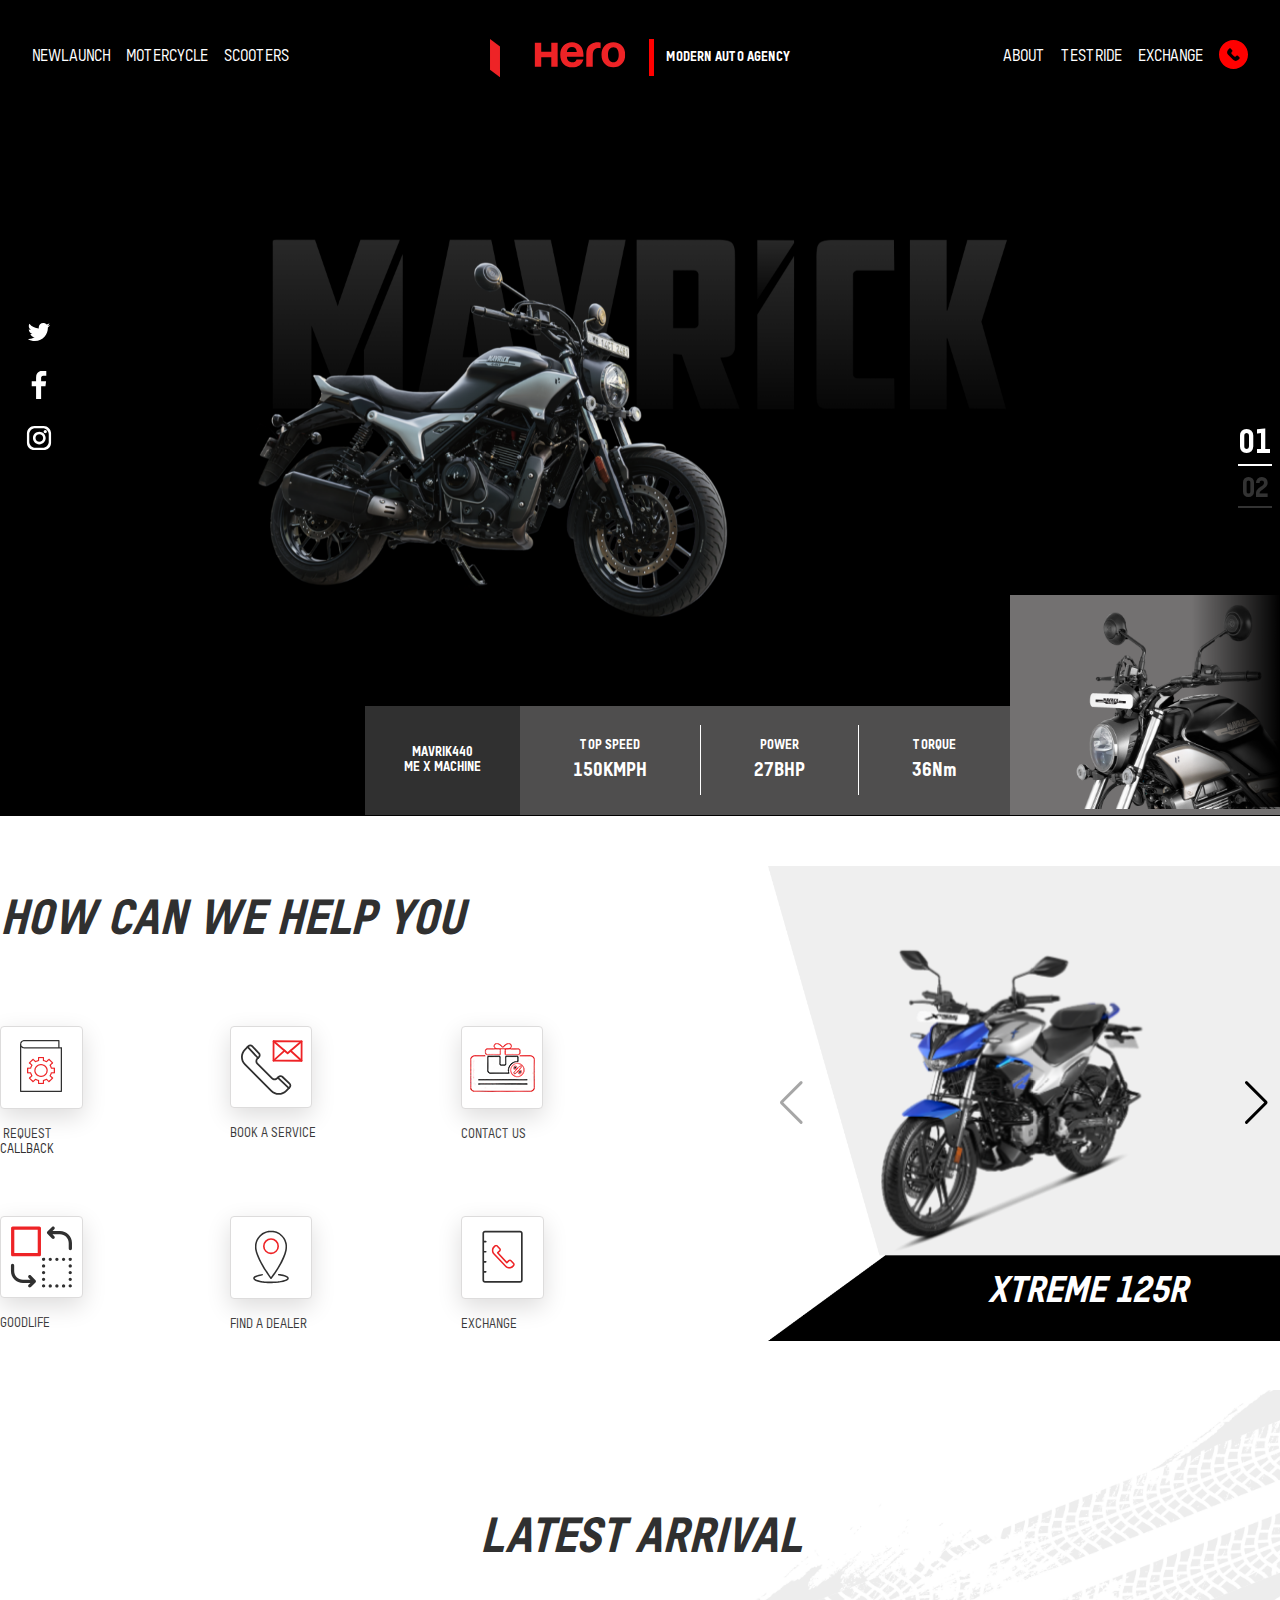
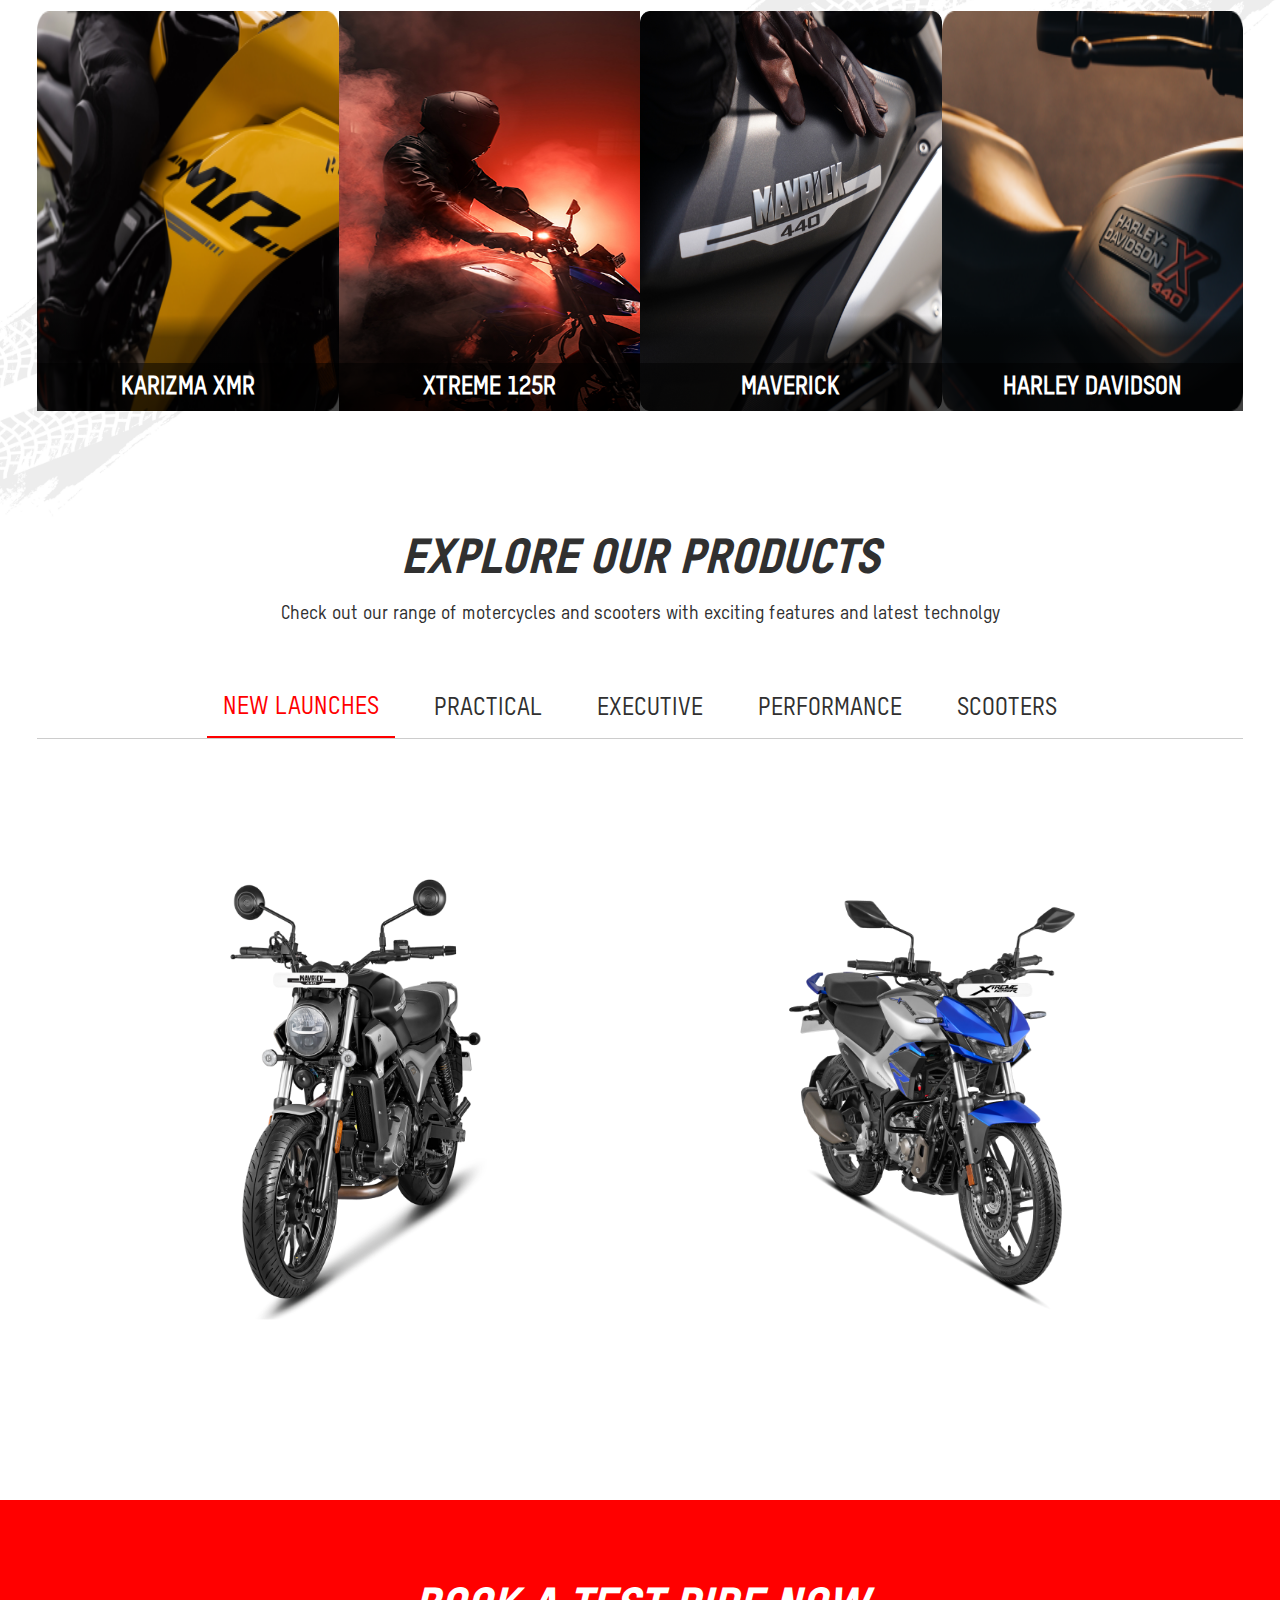
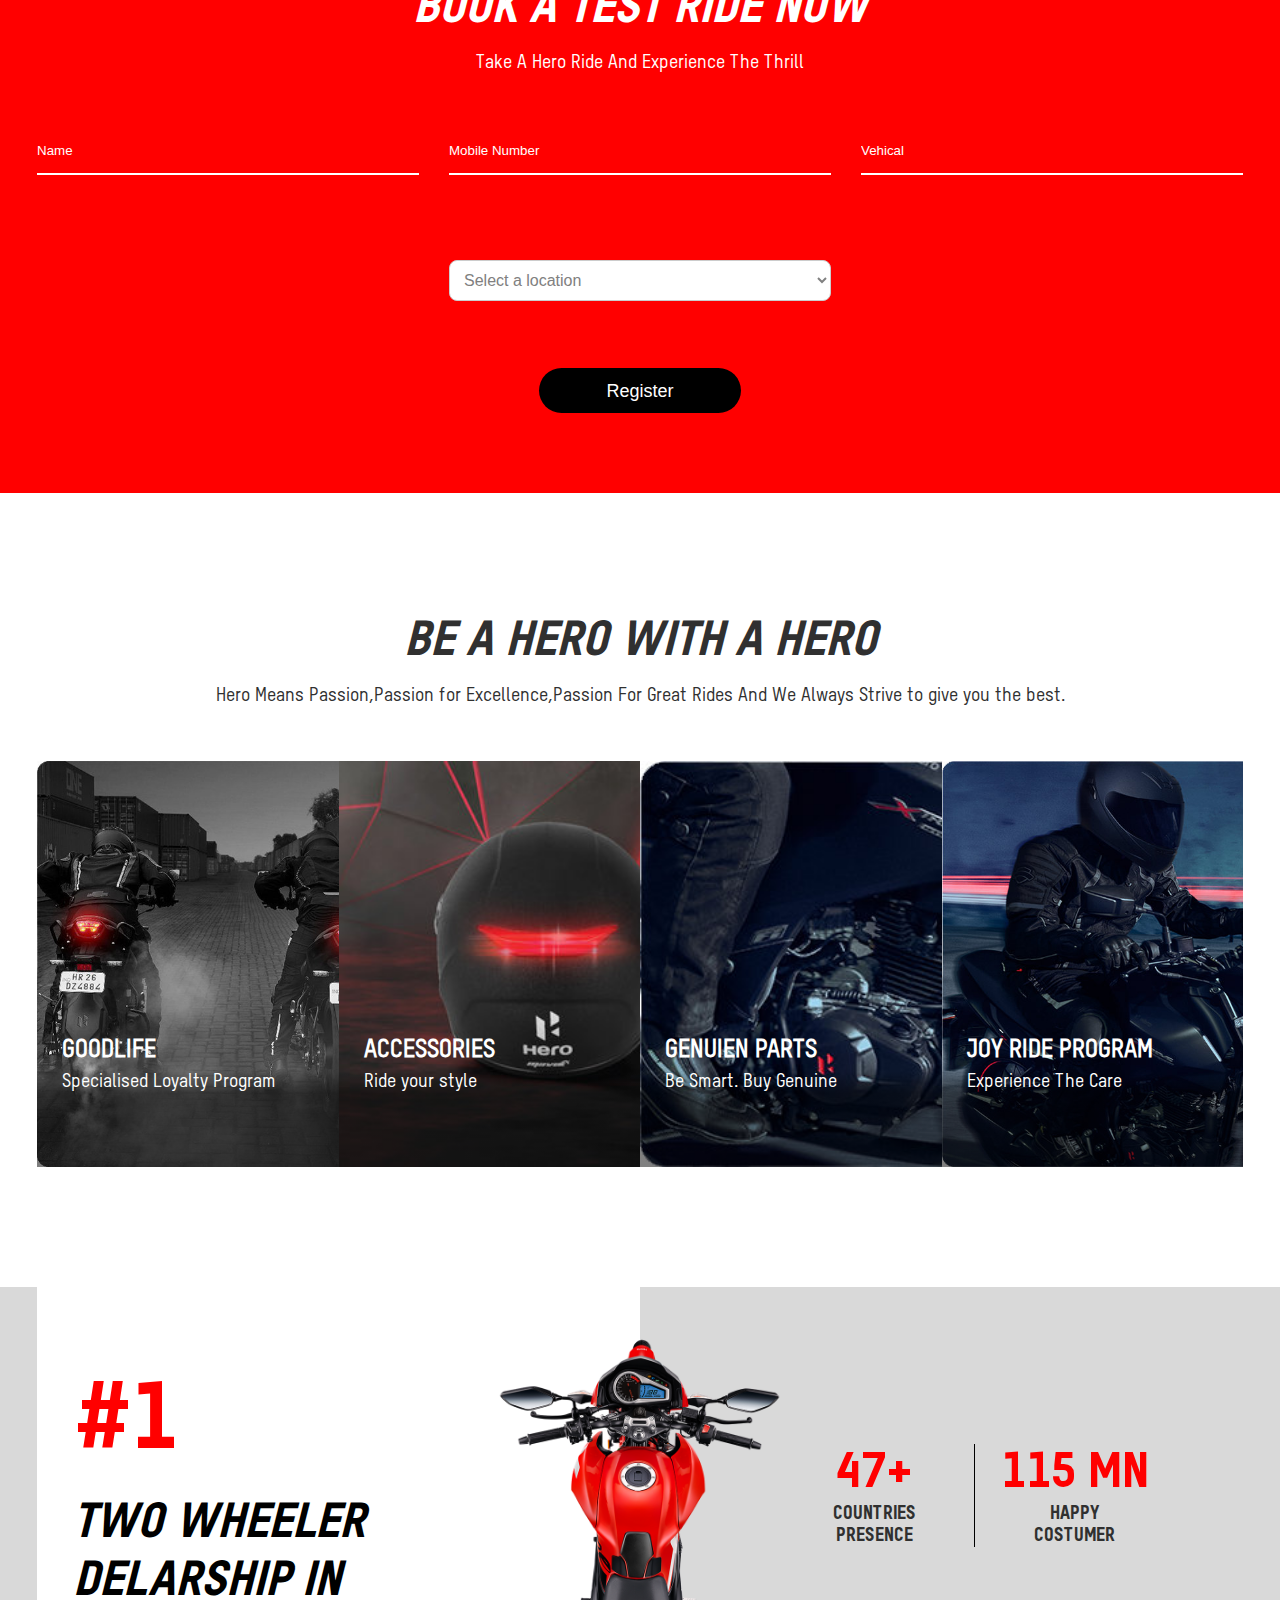
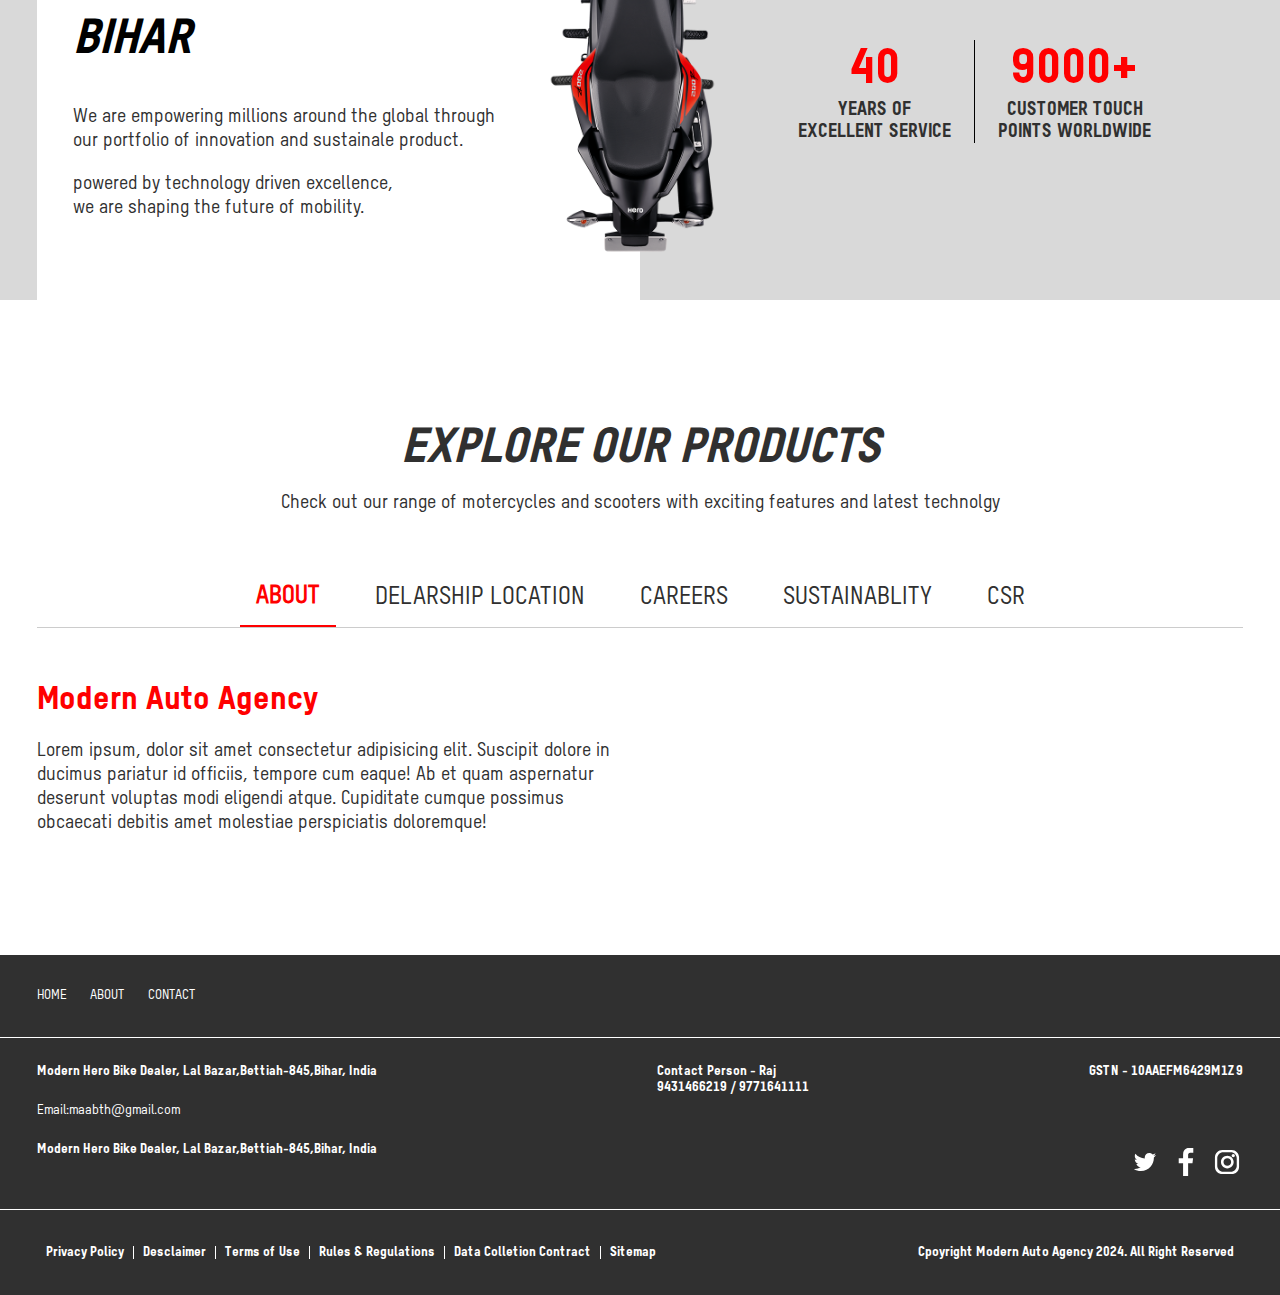
==== commit 66dd4088: "contact banner myhero" ====
--- a/index.html
+++ b/index.html
@@ -42,7 +42,7 @@
                 </a>
             </div>
             <div class="headlast">
-                <a href="#">ABOUT</a>
+                <a href="/pages/about.html">ABOUT</a>
                 <a href="#">TESTRIDE</a>
                 <a href="#">EXCHANGE</a>
                 <a class="headphone" href="tel:+91 9431466219">
@@ -587,8 +587,8 @@
                 <button class="tablinksbtm" onclick="openCitybtm(event, 'about')" id="defaultOpen2">ABOUT</button>
                 <button class="tablinksbtm" onclick="openCitybtm(event, 'location')">DELARSHIP LOCATION</button>
                 <button class="tablinksbtm" onclick="openCitybtm(event, 'carrer')">CAREERS</button>
-                <!-- <button class="tablinksbtm" onclick="openCitybtm(event, 'sustainability')">SUSTAINABLITY</button>
-                <button class="tablinksbtm" onclick="openCitybtm(event, 'csr')">CSR</button> -->
+                <button class="tablinksbtm" >SUSTAINABLITY</button>
+                <button class="tablinksbtm" >CSR</button>
             </div>
 
             <div id="about" class="tabcontentbtm">
@@ -668,7 +668,7 @@
             <div class="footmen ">
                 <div class="page-width foone">
                     <span><a href="#">HOME</a></span>
-                    <span><a href="">ABOUT</a></span>
+                    <span><a href="/pages/about.html">ABOUT</a></span>
                     <span><a href="/pages/contact.html">CONTACT</a></span>
                 </div>
             </div>
--- a/style.css
+++ b/style.css
@@ -1051,7 +1051,7 @@
 header a:hover {
     text-decoration: underline;
     text-decoration-color: red;
-    font-size: 12px;
+    /* font-size: 12px; */
     font-weight: 300;
 }
 
@@ -1122,6 +1122,62 @@
     display: block;
 }
 
+#media .abouttabcon {
+    width: 100%;
+    padding: 32px 0 32px 0;
+    background: lightgrey;
+    box-shadow: 0 19px 34px 0 rgba(0, 0, 0, 0);
+    clip-path: polygon(0 0, 100% 0, 100% calc(100% - 40px), calc(100% - 40px) 100%, 0 100%);
+    border: 0;
+}
+
+
+#media  .abouttxt p{
+    display: flex;
+    justify-content: center;
+    align-items: center;
+    gap: 26px;
+}
+
+#media  .abouttxt p span a{
+    display: flex;
+    justify-content: center;
+    align-items: center;
+    text-decoration: none;
+    color: #000;
+    gap: 9px;
+}
+
+.abouttxt p{
+    margin-bottom: 0;
+}
+
+.mobcon{
+    display: none;
+}
+
+.deskcon{
+    display: block;
+}
+
+.con-text p{
+    color: #fff;
+    font-size: 56px !important;
+    font-style: normal;
+    font-weight: 400;
+    line-height: 100% !important;
+    height: 116px;
+    margin-left: 120px;
+    max-width: 740px;
+}
+
+.con-text{ position: absolute;
+top: 104px;}
+
+.ban{
+    position: relative;
+}
+
 @media(max-width:1400px) {
     .helpyou{
         max-width: 1286px;
@@ -1133,6 +1189,42 @@
 
 @media(max-width:768px) {
 
+    .con-text{ top: 50px;}
+
+    #media .abouttxt p span a {
+        font-size: 16px;
+    }
+
+    #media .abouttxt p{
+        flex-direction: column;
+    }
+
+    #showroom .abouttabcon{
+        gap: 19px;
+    }
+
+    .con-text p{
+        margin-top: 40px;
+        margin: auto;
+        align-items: center;
+        margin-left: 16px;
+    
+        font-size: 32px !important;
+        font-style: normal;
+        font-weight: 400;
+        line-height: 100%;
+        max-width: 768px;
+    }
+
+    .deskcon{
+        display: none;
+    }
+
+
+    .mobcon{
+        display: block;
+    }
+
     .icon{
         text-align: unset;
         width: auto;
@@ -1148,7 +1240,7 @@
         border-bottom: 1px solid #fff;
         width: 100%;
         text-align: center;
-        padding: 19px;
+        padding: 9px;
     }
 
     .floatwid svg{
@@ -1242,14 +1334,27 @@
     .scriptlay{
         width: 100%;
     display: flex;
+    justify-content: center;
+    align-items: center;
+    }
+
+    .headlogomob a{
+        border-bottom: unset;
     }
 
     .headmiddle {
         width: 100%;
         align-items: center;
-        padding-top: 19px;
+        padding-top: 9px;
         margin-right: 0px;
         margin-bottom: 16px;
+        display: flex;
+    justify-content: center;
+    }
+
+    
+    .headtext span{
+        display: none !important;
     }
 
     .headlogomob {
@@ -1320,6 +1425,7 @@
     .help-main-box {
         display: block;
         display: flex;
+        justify-content: center;
         gap: 23px;
         overflow: scroll;
         padding-left: 15px;
@@ -1460,10 +1566,19 @@
 
     .helpyou h2 {
         MARGIN-BOTTOM: 19px;
+        text-align: center;
     }
 
     .help-box {
         margin-bottom: 28px;
+    }
+    .firsthero .swiper {
+        height: 333px;
+    }
+
+    .headlogomob span{
+        font-size: 13px;
+        display: none;
     }
 
     .motoimg {
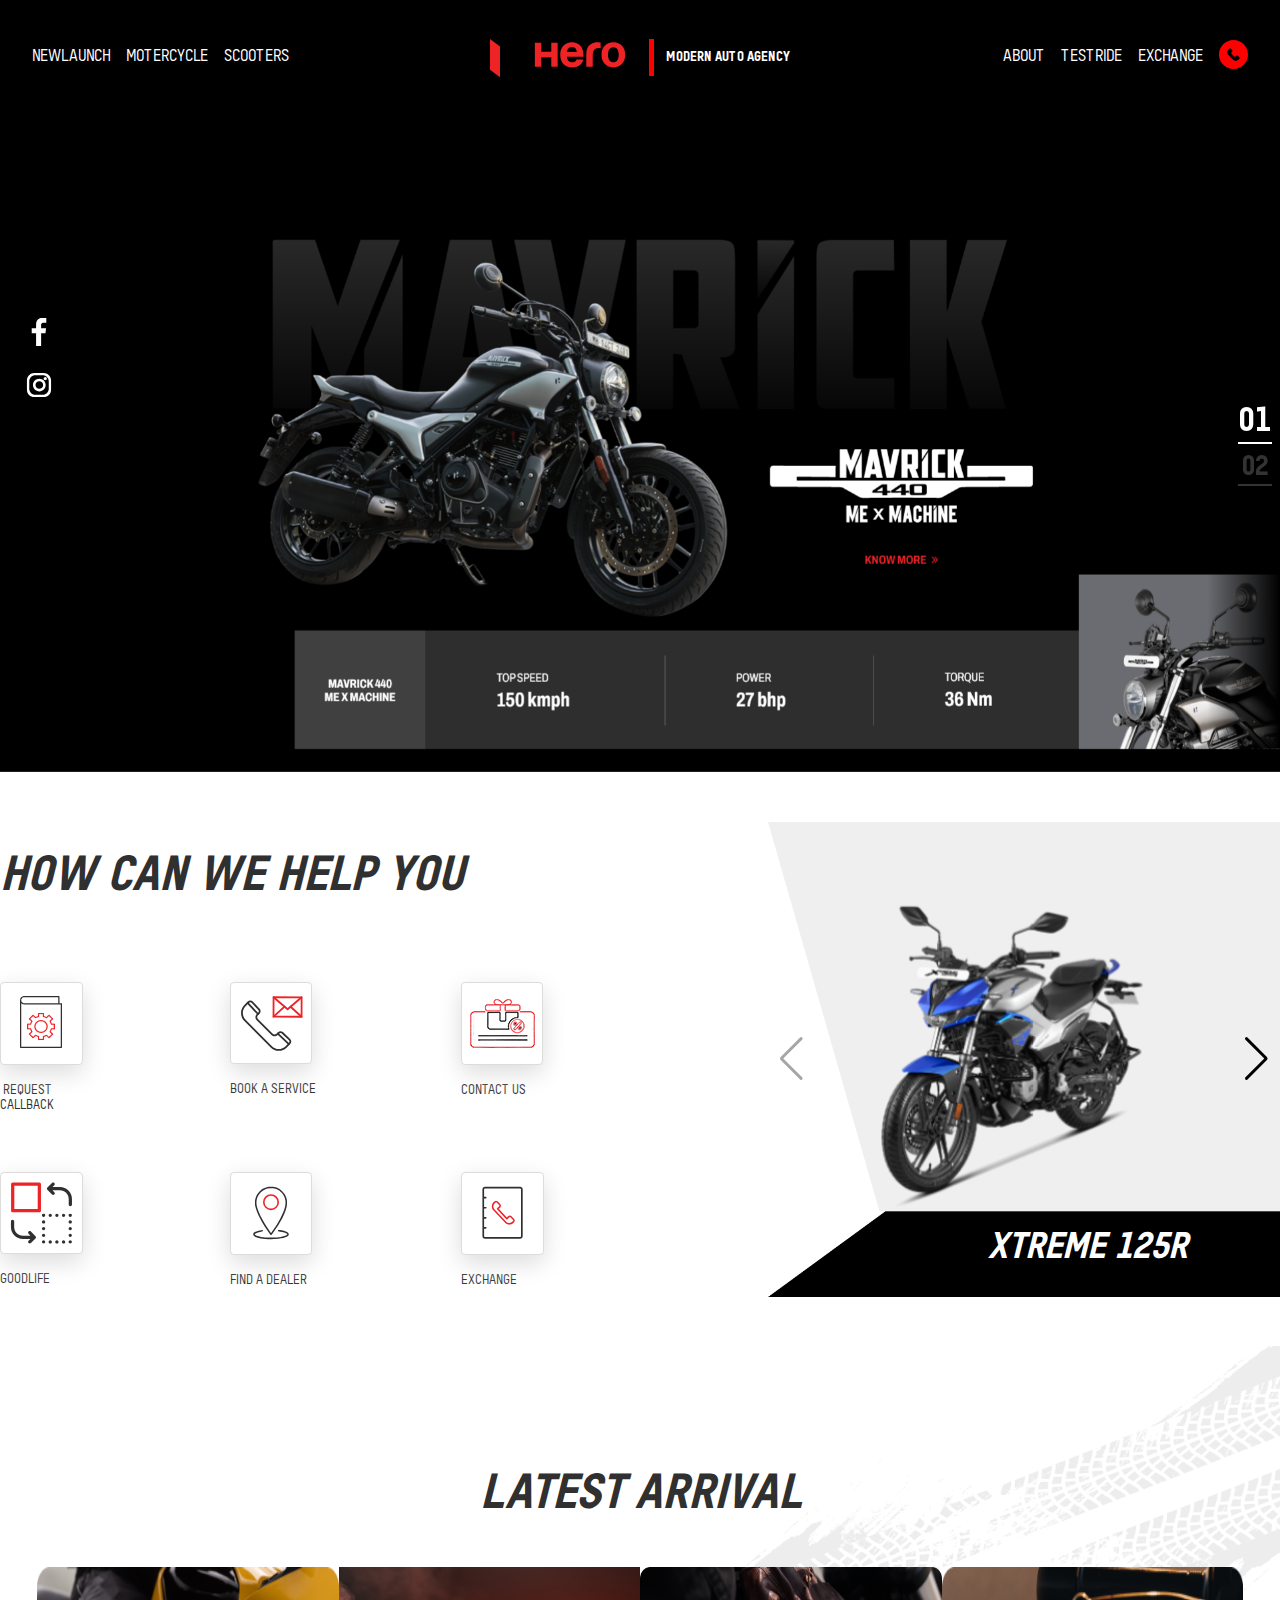
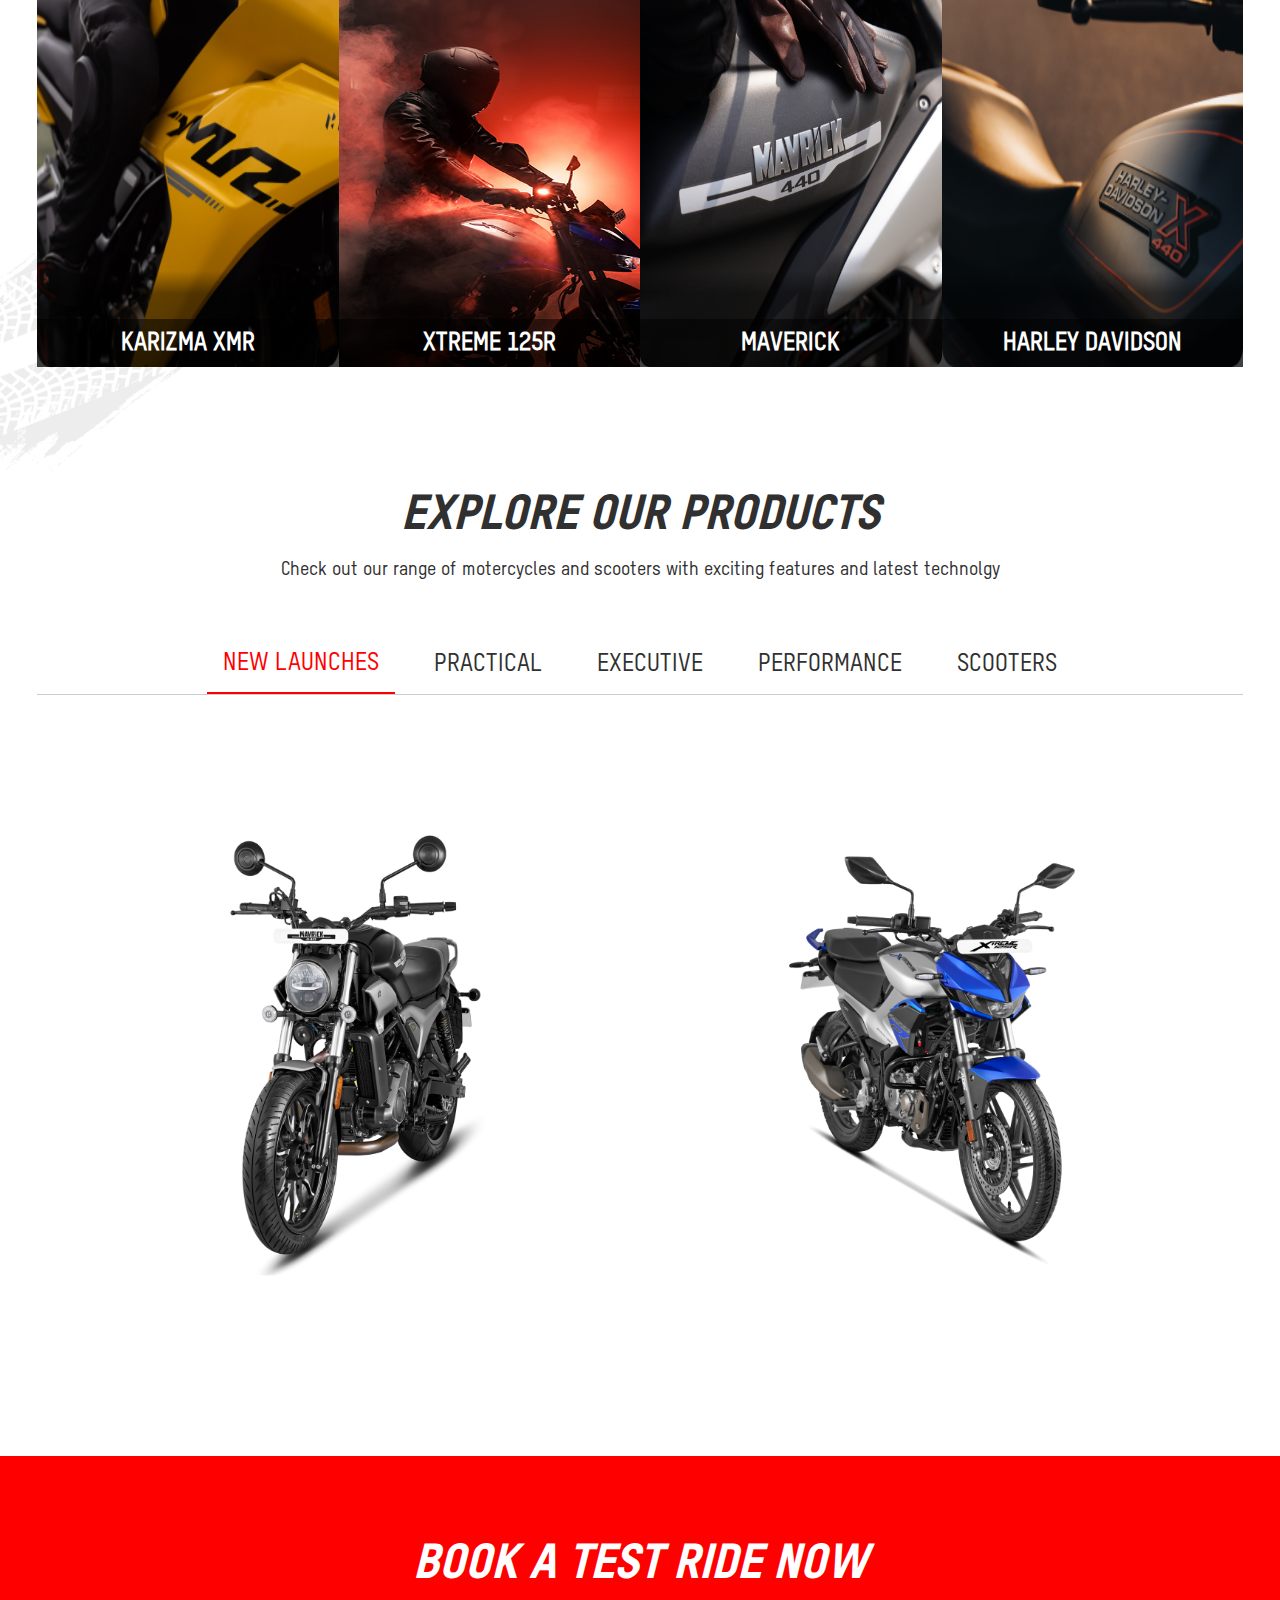
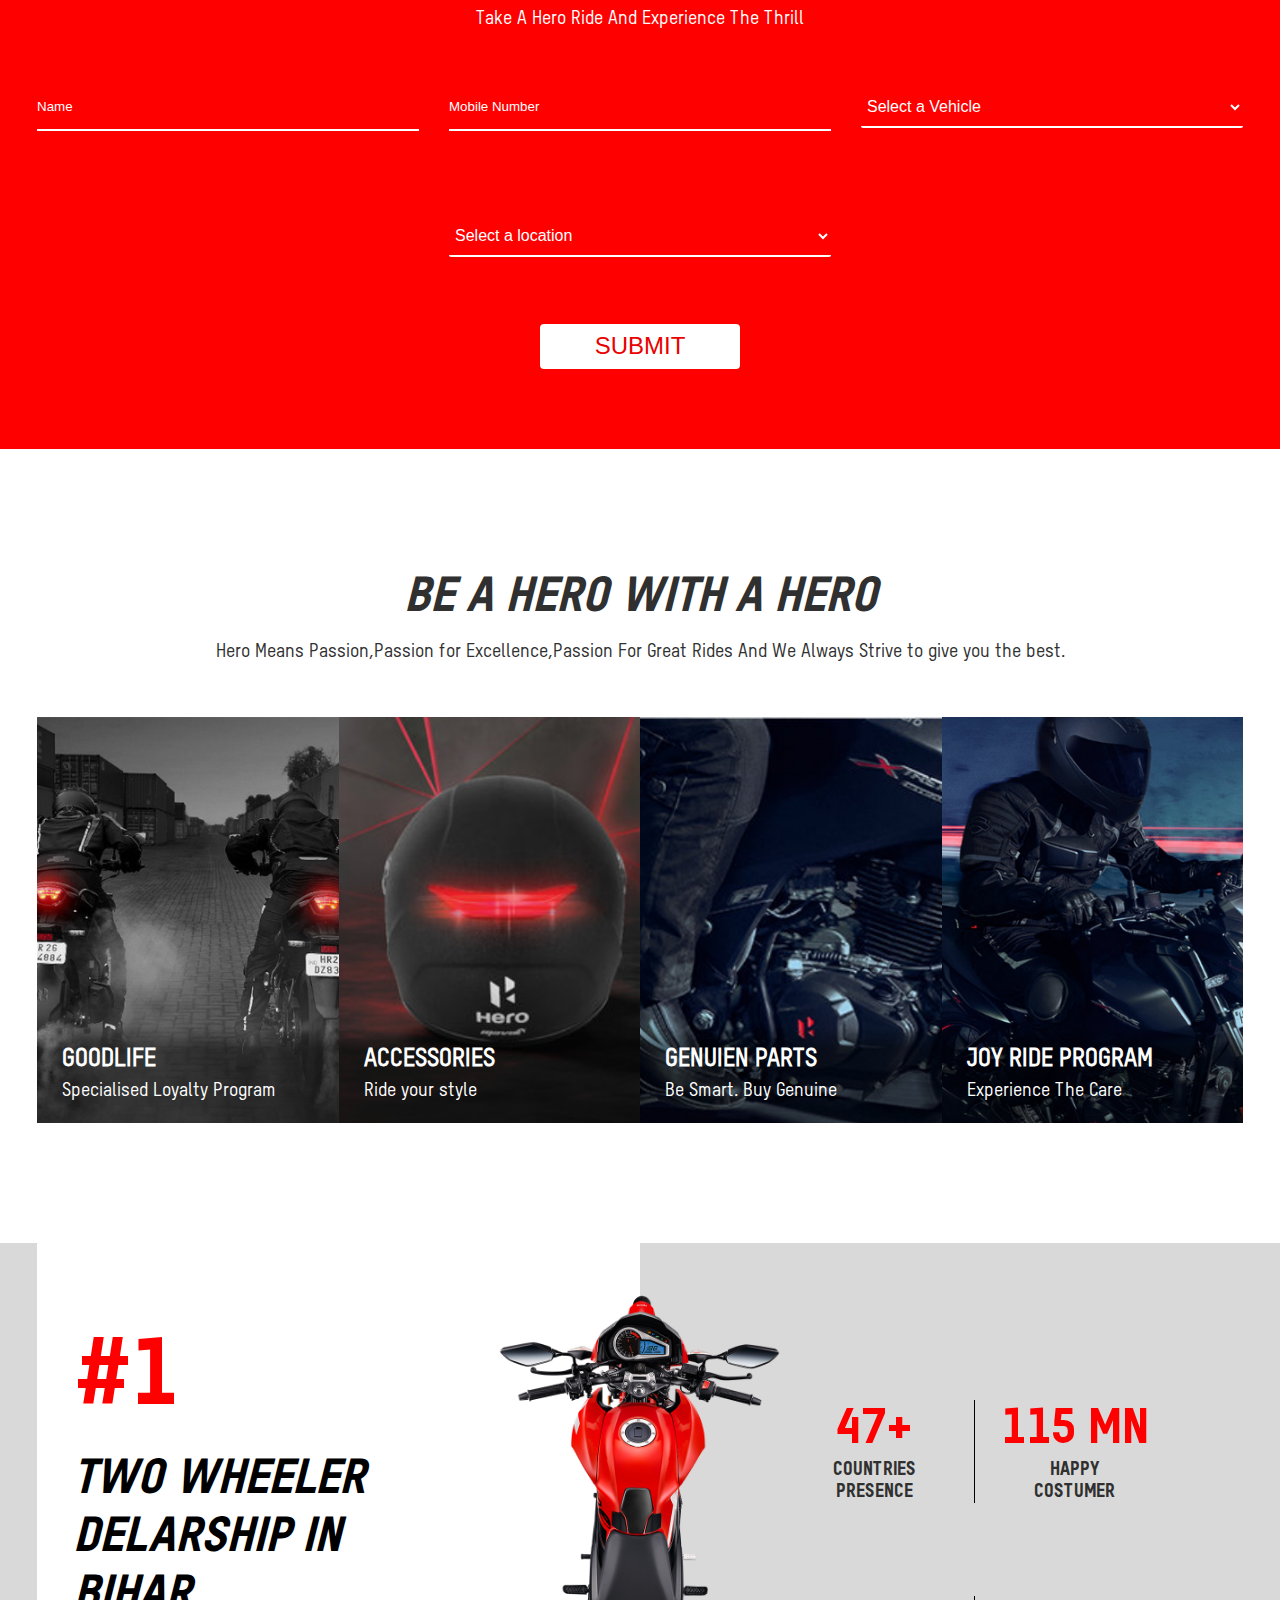
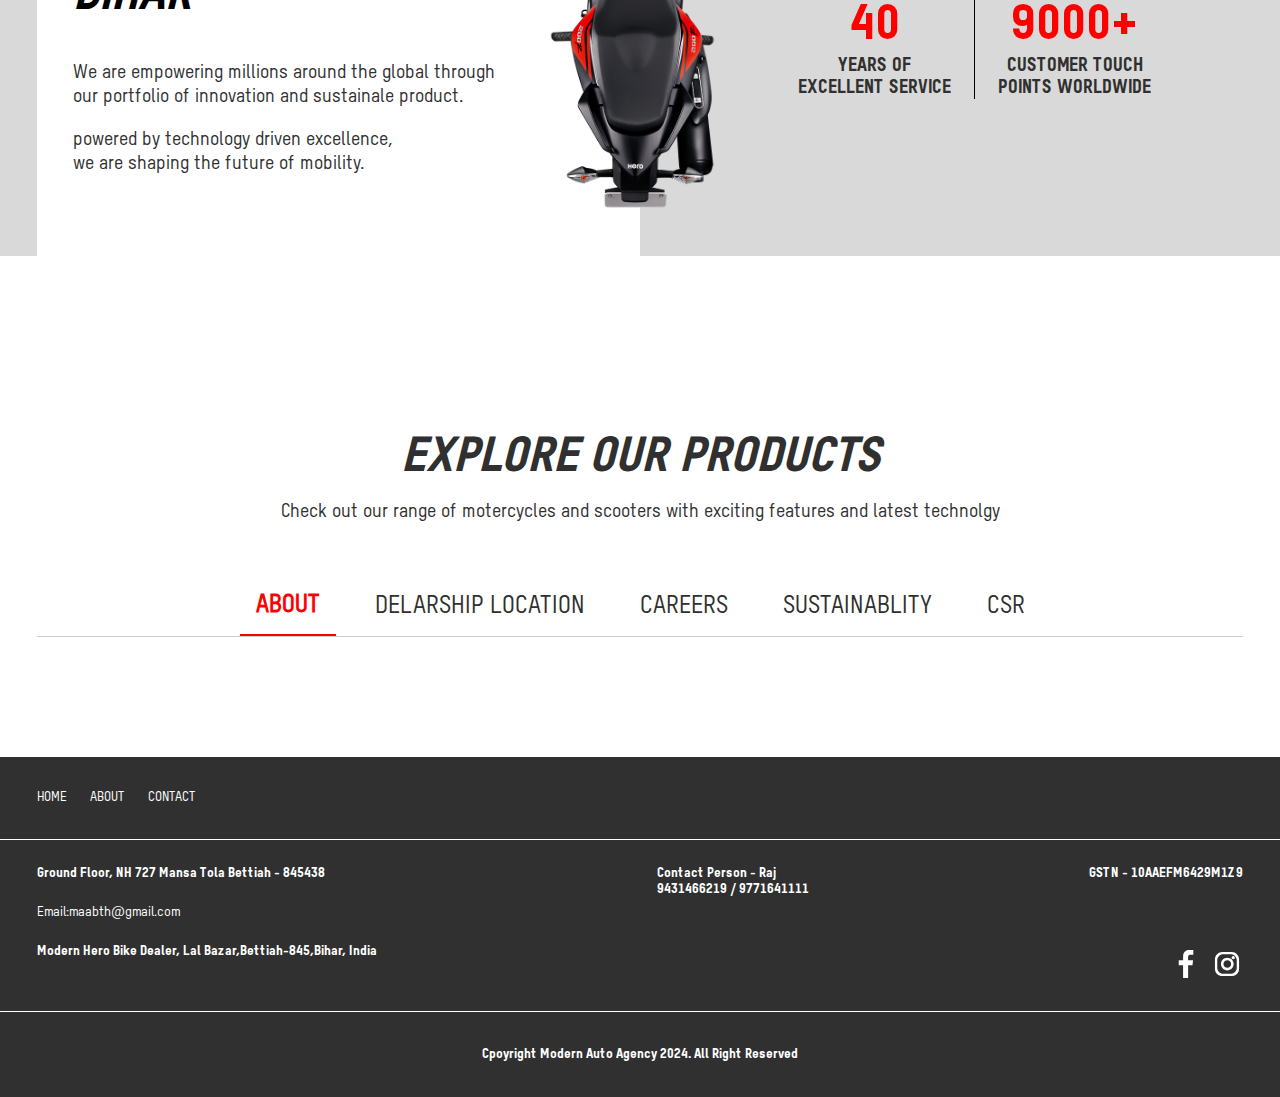
==== commit fdf698c0: "updated links" ====
--- a/index.html
+++ b/index.html
@@ -5,6 +5,7 @@
     <meta charset="UTF-8">
     <meta name="viewport" content="width=device-width, initial-scale=1.0">
     <link rel="stylesheet" href="https://cdnjs.cloudflare.com/ajax/libs/font-awesome/4.7.0/css/font-awesome.min.css">
+    <link rel="canonical" href="https://maahero.com/index.html">
     <link rel="stylesheet" href="style.css">
     <link rel="stylesheet" href="https://cdn.jsdelivr.net/npm/swiper@11/swiper-bundle.min.css" />
     <link rel="shortcut icon" href="/Images/logo.svg" type="image/x-icon">
@@ -24,27 +25,26 @@
 
             <div id="overlay"></div>
             <div class="headmiddle">
-                <div class="headlogomob"><a href="#"><img src="/Images/logo.svg" alt=""><span>Moder Auto Agency</span></a></div>
+                <div class="headlogomob"><a href="https://maahero.com/index.html"><img src="/Images/logo.svg" alt="logo"><span>Modern Auto Agency</span></a></div>
             </div>
         </div>
 
         <div class="tophead">
             <div class="headfirst">
-                <a href="#">NEWLAUNCH</a>
-                <a href="#">MOTERCYCLE</a>
-
-                <a href="#">SCOOTERS</a>
+                <a href="#defaultOpen">NEWLAUNCH</a>
+                <a href="#perfor"  onclick="document.getElementById('perfor').click();">MOTERCYCLE</a>
+                <a href="#scoote" onclick="document.getElementById('scoote').click();">SCOOTERS</a>
             </div>
             <div class="headmiddle">
-                <a href="#">
-                <div class="headlogo"><img src="/Images/logo.svg" alt=""></div>
-                <div class="headtext"><span>MODERN AUTO AGENCY</span></div>
+                <a href="https://maahero.com/index.html">
+                    <div class="headlogo"><img src="/Images/logo.svg" alt="llogo"></div>
+                    <div class="headtext"><span>MODERN AUTO AGENCY</span></div>
                 </a>
             </div>
             <div class="headlast">
-                <a href="/pages/about.html">ABOUT</a>
-                <a href="#">TESTRIDE</a>
-                <a href="#">EXCHANGE</a>
+                <a href="https://maahero.com/pages/about.html">ABOUT</a>
+                <a href="#test">TESTRIDE</a>
+                <a href="https://maahero.com/pages/contact.html">EXCHANGE</a>
                 <a class="headphone" href="tel:+91 9431466219">
                     <svg fill="red" version="1.1" id="Capa_1" xmlns="http://www.w3.org/2000/svg"
                         xmlns:xlink="http://www.w3.org/1999/xlink" viewBox="0 0 342.514 342.514" xml:space="preserve"
@@ -68,13 +68,13 @@
     <!-- foltingmediaicons -->
     <section id="floatingwidget" class="">
         <div class="floatwid">
-            <span>
+            <!-- <span>
                 <svg xmlns="http://www.w3.org/2000/svg" width="32" height="32" viewBox="0 0 32 32" fill="none">
                     <path
                         d="M11.8712 25.0361C20.2759 25.0361 24.8786 18.0685 24.8786 12.0287C24.8786 11.8286 24.8786 11.6285 24.8604 11.4466C25.7518 10.8099 26.534 9.99122 27.1344 9.08161C26.3157 9.44545 25.4243 9.68195 24.5147 9.80929C25.4607 9.24534 26.1884 8.35392 26.534 7.28058C25.6426 7.80816 24.6784 8.19019 23.6233 8.39031C22.7865 7.49889 21.604 6.95312 20.2941 6.95312C17.7654 6.95312 15.7279 9.00884 15.7279 11.5194C15.7279 11.8832 15.7643 12.2289 15.8371 12.5563C12.0349 12.3562 8.66935 10.537 6.41352 7.77177C6.01329 8.44488 5.79499 9.22714 5.79499 10.064C5.79499 11.6467 6.59544 13.0475 7.83251 13.8661C7.08663 13.848 6.37714 13.6296 5.7586 13.3022C5.7586 13.3204 5.7586 13.3386 5.7586 13.3568C5.7586 15.5762 7.34132 17.4136 9.43342 17.832C9.05138 17.9412 8.65115 17.9958 8.23274 17.9958C7.94166 17.9958 7.65059 17.9594 7.3777 17.9048C7.95985 19.724 9.65172 21.052 11.6529 21.0884C10.0701 22.3255 8.10539 23.0532 5.95872 23.0532C5.59487 23.0532 5.23103 23.035 4.86719 22.9804C6.88652 24.2902 9.28788 25.0361 11.8712 25.0361Z"
                         fill="white" />
                 </svg>
-            </span>
+            </span> -->
             <span>
                 <svg xmlns="http://www.w3.org/2000/svg" width="32" height="32" viewBox="0 0 32 32" fill="none">
                     <path
@@ -105,17 +105,17 @@
             <div class="swiper-wrapper">
                 <div class="swiper-slide">
                     <div class="hero">
-                        <img src="/Images/banner.png" alt="">
+                        <img src="/Images/banner 1.png" alt="">
                     </div>
                 </div>
                 <div class="swiper-slide">
                     <div class="hero">
-                        <img src="/Images/karizma-know-web.png" alt="">
-                    </div>
-                </div>
-            </div>
-            <div class="swiper-button-next"></div>
-            <div class="swiper-button-prev"></div>
+                        <img src="/Images/banner 2.png" alt="">
+                    </div>
+                </div>
+            </div>
+            <!-- <div class="swiper-button-next"></div>
+            <div class="swiper-button-prev"></div> -->
             <div class="swiper-pagination"></div>
         </div>
         <div class="motoinfo">
@@ -159,7 +159,7 @@
 
                 <div class="pta">
 
-                    <a class="help-box" aa-data-attr="track_cta" href="#" target="_self" style="" tabindex="-1"
+                    <a class="help-box" aa-data-attr="track_cta" href="#test" target="_self" style="" tabindex="-1"
                         aria-hidden="true">
                         <div class="help-icon-box">
                             <img loading="lazy" src="/Images/contact-us-icon.svg" alt="book-service">
@@ -170,7 +170,7 @@
 
                 <div class="pta">
 
-                    <a class="help-box" aa-data-attr="track_cta" href="#" target="_self" style="" tabindex="-1"
+                    <a class="help-box" aa-data-attr="track_cta" href="https://maahero.com/pages/contact.html" target="_self" style="" tabindex="-1"
                         aria-hidden="true">
                         <div class="help-icon-box">
                             <img loading="lazy" src="/Images/goodlife icon revised.png" alt="contact us">
@@ -181,7 +181,7 @@
 
                 <div class="pta">
 
-                    <a class="help-box" aa-data-attr="track_cta" href="#" target="_self" style="" tabindex="-1"
+                    <a class="help-box" aa-data-attr="track_cta" href="https://maahero.com/pages/contact.html" target="_self" style="" tabindex="-1"
                         aria-hidden="true">
                         <div class="help-icon-box">
                             <img loading="lazy" src="/Images/exchange_icon.svg" alt="good life">
@@ -192,7 +192,7 @@
 
                 <div class="pta">
 
-                    <a class="help-box" aa-data-attr="track_cta" href="#" target="_blank" style="" tabindex="-1"
+                    <a class="help-box" aa-data-attr="track_cta" href="#about" target="_blank" style="" tabindex="-1"
                         aria-hidden="true">
                         <div class="help-icon-box">
                             <img loading="lazy" src="/Images/tab-delear-icon.svg" alt="find a dealer">
@@ -203,7 +203,7 @@
 
                 <div class="pta">
 
-                    <a class="help-box" aa-data-attr="track_cta" href="#" target="_self" style="" tabindex="-1"
+                    <a class="help-box" aa-data-attr="track_cta" href="https://maahero.com/pages/contact.html" target="_self" style="" tabindex="-1"
                         aria-hidden="true">
                         <div class="help-icon-box">
                             <img loading="lazy" src="/Images/tab-request-callback-icon.svg">
@@ -235,7 +235,7 @@
     </div>
 
     <!-- NEW LAUNCHES -->
-    <div class="newlaunches  spacetopbottom">
+    <div id="launchsec" class="newlaunches  spacetopbottom">
         <h2>LATEST ARRIVAL</h2>
         <div class="launchimgttl d-flex page-width">
 
@@ -244,7 +244,7 @@
                     <div class="image-container">
                         <img src="/Images/deskfront.png" alt="KARIZMA XMR" class="image">
                         <img src="/Images/02-Karizma_onhoverone.png" alt="KARIZMA XMR" class="image hover-image">
-                        <a href="#" target="_self" class="img-text" aa-data-attr="track_cta">
+                        <a href="#" class="img-text" >
                             <h4 class="h3-bold-heading-std">KARIZMA XMR</h4>
                         </a>
                     </div>
@@ -285,11 +285,11 @@
         <div class="tabhero">
 
             <div class="tab">
-                <button class="tablinks" onclick="openCity(event, 'newlaunches')" id="defaultOpen">NEW LAUNCHES</button>
-                <button class="tablinks" onclick="openCity(event, 'practical')">PRACTICAL</button>
-                <button class="tablinks" onclick="openCity(event, 'executive')">EXECUTIVE</button>
-                <button class="tablinks" onclick="openCity(event, 'performance')">PERFORMANCE</button>
-                <button class="tablinks" onclick="openCity(event, 'scooters')">SCOOTERS</button>
+                <button  class="tablinks" onclick="openCity(event, 'newlaunches')" id="defaultOpen">NEW LAUNCHES</button>
+                <button id="prac" class="tablinks" onclick="openCity(event, 'practical')">PRACTICAL</button>
+                <button id="execut" class="tablinks" onclick="openCity(event, 'executive')">EXECUTIVE</button>
+                <button id="perfor" class="tablinks" onclick="openCity(event, 'performance')">PERFORMANCE</button>
+                <button id="scoote" class="tablinks" onclick="openCity(event, 'scooters')">SCOOTERS</button>
             </div>
 
             <div id="newlaunches" class="tabcontent">
@@ -417,7 +417,7 @@
 
     <!-- form -->
 
-    <div class="herofield ">
+    <div class="herofield" id="test">
         <div class="contactform page-width inrspc">
             <h2>BOOK A TEST RIDE NOW</h2>
             <p>Take A Hero Ride And Experience The Thrill</p>
@@ -435,7 +435,98 @@
 
                         <div class="input__box">
                             <!-- <span class="details">Full Name</span> -->
-                            <input type="text" placeholder="Vehical" required>
+                            <select class="Vehicle-dropdwown" aria-label="Select Vehicle" required>
+                                <option value="" disabled selected>Select a Vehicle</option>
+                                <option value="Vehicle1">Xtreme 125R</option>
+                                <option value="Vehicle2">Xtreme 160R</option>
+                                <option value="Vehicle">
+                                    XPulse 200T 4V
+                                </option>
+                                <option value="Vehicle">
+                                    Xtreme 160R 4V
+
+                                </option>
+                                <option value="Vehicle">
+                                    Xtreme 200S 4v
+
+                                </option>
+                                <option value="Vehicle">
+                                    Xtreme 200S
+
+                                </option>
+                                <option value="Vehicle">
+                                    XPulse 200 4V
+
+                                </option>
+                                <option value="Vehicle">
+                                    Glamour XTEC
+
+                                </option>
+                                <option value="Vehicle">
+                                    Passion XTEC
+
+                                </option>
+                                <option value="Vehicle">
+                                    Super Splendor
+
+                                </option>
+                                <option value="Vehicle">
+                                    Glamour
+
+                                </option>
+                                <option value="Vehicle">
+                                    Glamour Canvas
+
+                                </option>
+                                <option value="Vehicle">
+                                    Passion+
+
+                                </option>
+                                <option value="Vehicle">
+                                    Splendor+
+
+                                </option>
+                                <option value="Vehicle">
+                                    Splendor+ XTEC
+
+                                </option>
+                                <option value="Vehicle">
+                                    HF Deluxe
+
+                                </option>
+                                <option value="Vehicle">
+                                    HF 100
+
+                                </option>
+                                <option value="Vehicle">
+                                    XOOM
+
+                                </option>
+                                <option value="Vehicle">
+                                    Pleasure+ XTEC
+
+                                </option>
+                                <option value="Vehicle">
+                                    Destini 125 XTEC
+
+                                </option>
+                                <option value="Vehicle">
+                                    Destini Prime
+
+                                </option>
+                                <option value="Vehicle">
+                                    Maestro Edge 125
+
+                                </option>
+                                <option value="Vehicle">
+                                    Maestro Edge 110
+
+                                </option>
+                                <option value="Vehicle">
+                                    Super Splendor XTEC
+
+                                </option>
+                                </select>
                         </div>
 
                         <div class="input__box">
@@ -444,7 +535,7 @@
                                 <option value="" disabled selected>Select a location</option>
                                 <option value="location1">Modern Hero Bike Dealer, Lal Bazar,Bettiah-845,Bihar, India
                                 </option>
-                                <option value="location2">Location 2</option>
+                                <option value="location2">Ground Floor, NH 727 Mansa Tola Bettiah - 845438</option>
                                 <!-- Add more locations as needed -->
                             </select>
                         </div>
@@ -452,7 +543,7 @@
                     </div>
 
                     <div class="button">
-                        <input type="submit" value="Register">
+                        <input type="submit" value="Submit">
                     </div>
                 </form>
             </div>
@@ -470,7 +561,7 @@
 
             <div class="tileteaser image col-md-12 col-xl-5">
 
-                <div class="tile-teaser " style="background-image: url(/Images/teaser-full-web.jpeg);height:406px;">
+                <div class="tile-teaser " style="background-image: url(/Images/1\ –\ 4.png);height:406px;">
                     <a href="#" target="_self" class="img-text " aa-data-attr="track_cta">
                         <h4 class="h3-bold-heading-std">GOODLIFE</h4>
                         <div class="d-flex justify-content-between launchpara">
@@ -484,7 +575,7 @@
 
             <div class="tileteaser image col-md-12 col-xl-5">
 
-                <div class="tile-teaser " style="background-image: url(/Images/teaser-web.jpeg);height:406px;">
+                <div class="tile-teaser " style="background-image: url(/Images/1\ –\ 6.png);height:406px;">
                     <a href="#" target="_self" class="img-text " aa-data-attr="track_cta">
                         <h4 class="h3-bold-heading-std">ACCESSORIES</h4>
                         <div class="d-flex justify-content-between launchpara">
@@ -498,7 +589,7 @@
 
             <div class="tileteaser image col-md-12 col-xl-5">
 
-                <div class="tile-teaser " style="background-image: url(/Images/teaser-web\ \(1\).jpeg);height:406px;">
+                <div class="tile-teaser " style="background-image: url(/Images/1\ –\ 5.png);height:406px;">
                     <a href="#" target="_self" class="img-text " aa-data-attr="track_cta">
                         <h4 class="h3-bold-heading-std">GENUIEN PARTS</h4>
                         <div class="d-flex justify-content-between launchpara">
@@ -513,7 +604,7 @@
             <div class="tileteaser image col-md-12 col-xl-5">
 
                 <div class="tile-teaser "
-                    style="background-image: url(/Images/teaser-full-web\ \(1\).jpeg);height:406px;">
+                    style="background-image: url(/Images/1\ –\ 7.png);height:406px;">
                     <a href="#" target="_self" class="img-text " aa-data-attr="track_cta">
                         <h4 class="h3-bold-heading-std">JOY RIDE PROGRAM</h4>
                         <div class="d-flex justify-content-between launchpara">
@@ -578,7 +669,7 @@
 
     <!-- about -->
 
-    <div class="tabtexthero page-width spacetopbottom">
+    <div class="tabtexthero page-width spacetopbottom" id="about">
         <h2>EXPLORE OUR PRODUCTS</h2>
         <P>Check out our range of motercycles and scooters with exciting features and latest technolgy</P>
         <div class="tabhero">
@@ -587,8 +678,8 @@
                 <button class="tablinksbtm" onclick="openCitybtm(event, 'about')" id="defaultOpen2">ABOUT</button>
                 <button class="tablinksbtm" onclick="openCitybtm(event, 'location')">DELARSHIP LOCATION</button>
                 <button class="tablinksbtm" onclick="openCitybtm(event, 'carrer')">CAREERS</button>
-                <button class="tablinksbtm" >SUSTAINABLITY</button>
-                <button class="tablinksbtm" >CSR</button>
+                <button class="tablinksbtm">SUSTAINABLITY</button>
+                <button class="tablinksbtm">CSR</button>
             </div>
 
             <div id="about" class="tabcontentbtm">
@@ -609,11 +700,44 @@
                 <div class="abouttabcon">
                     <div class="abouttxt">
                         <h3>Modern Auto Agency</h3>
-                        <p>Ground Floor, NH 727 Mansa Tola Bettiah - 845438</p>
-                        <p>Modern Hero Bike Dealer, Lal Bazar,Bettiah-845,Bihar, India </p>
-                    </div>
-                    <div class="aboutbikeimg"><img src="/Images/WhatsApp Image 2024-06-17 at 15.04.55_35d4304b.jpg"
-                            alt="bike_images" loading="lazy"></div>
+                        <p><span><svg fill="#ff0000" version="1.1" id="Capa_1" xmlns="http://www.w3.org/2000/svg"
+                                    xmlns:xlink="http://www.w3.org/1999/xlink" viewBox="0 0 395.71 395.71"
+                                    xml:space="preserve" stroke="#ff0000">
+                                    <g id="SVGRepo_bgCarrier" stroke-width="0"></g>
+                                    <g id="SVGRepo_tracerCarrier" stroke-linecap="round" stroke-linejoin="round">
+                                    </g>
+                                    <g id="SVGRepo_iconCarrier">
+                                        <g>
+                                            <path
+                                                d="M197.849,0C122.131,0,60.531,61.609,60.531,137.329c0,72.887,124.591,243.177,129.896,250.388l4.951,6.738 c0.579,0.792,1.501,1.255,2.471,1.255c0.985,0,1.901-0.463,2.486-1.255l4.948-6.738c5.308-7.211,129.896-177.501,129.896-250.388 C335.179,61.609,273.569,0,197.849,0z M197.849,88.138c27.13,0,49.191,22.062,49.191,49.191c0,27.115-22.062,49.191-49.191,49.191 c-27.114,0-49.191-22.076-49.191-49.191C148.658,110.2,170.734,88.138,197.849,88.138z">
+                                            </path>
+                                        </g>
+                                    </g>
+                                </svg>
+                            </span><span> Ground Floor, NH 727 Mansa Tola Bettiah - 845438 </span></p>
+                        <br>
+                        <p><span><svg fill="#ff0000" version="1.1" id="Capa_1" xmlns="http://www.w3.org/2000/svg"
+                                    xmlns:xlink="http://www.w3.org/1999/xlink" viewBox="0 0 395.71 395.71"
+                                    xml:space="preserve" stroke="#ff0000">
+                                    <g id="SVGRepo_bgCarrier" stroke-width="0"></g>
+                                    <g id="SVGRepo_tracerCarrier" stroke-linecap="round" stroke-linejoin="round">
+                                    </g>
+                                    <g id="SVGRepo_iconCarrier">
+                                        <g>
+                                            <path
+                                                d="M197.849,0C122.131,0,60.531,61.609,60.531,137.329c0,72.887,124.591,243.177,129.896,250.388l4.951,6.738 c0.579,0.792,1.501,1.255,2.471,1.255c0.985,0,1.901-0.463,2.486-1.255l4.948-6.738c5.308-7.211,129.896-177.501,129.896-250.388 C335.179,61.609,273.569,0,197.849,0z M197.849,88.138c27.13,0,49.191,22.062,49.191,49.191c0,27.115-22.062,49.191-49.191,49.191 c-27.114,0-49.191-22.076-49.191-49.191C148.658,110.2,170.734,88.138,197.849,88.138z">
+                                            </path>
+                                        </g>
+                                    </g>
+                                </svg></span> <span> Modern Hero Bike Dealer, Lal Bazar,Bettiah-845,Bihar, India
+                            </span></p>
+                    </div>
+                    <div class="aboutbikeimg">
+                        <iframe
+                            src="https://www.google.com/maps/embed?pb=!1m14!1m8!1m3!1d14245.108449816322!2d84.5065072!3d26.7993037!3m2!1i1024!2i768!4f13.1!3m3!1m2!1s0x39936ebb75ec3af5%3A0x75b31678e40cc9d6!2sModern%20Automotive%20-%20Heromotocorp!5e0!3m2!1sen!2sin!4v1719479762624!5m2!1sen!2sin"
+                            width="600" height="450" style="border:0;" allowfullscreen="" loading="lazy"
+                            referrerpolicy="no-referrer-when-downgrade"></iframe>
+                    </div>
 
                 </div>
             </div>
@@ -622,7 +746,7 @@
                 <div class="abouttabcon">
                     <div class="abouttxt">
                         <h3>Modern Auto Agency</h3>
-                        <p>Email:maabth@gmail.com</p>
+                        <p>Email: maabth@gmail.com</p>
                     </div>
                     <div class="aboutbikeimg"><img src="/Images/WhatsApp Image 2024-06-17 at 15.04.55_35d4304b.jpg"
                             alt="bike_images" loading="lazy"></div>
@@ -667,14 +791,14 @@
         <div class="footbottom">
             <div class="footmen ">
                 <div class="page-width foone">
-                    <span><a href="#">HOME</a></span>
-                    <span><a href="/pages/about.html">ABOUT</a></span>
-                    <span><a href="/pages/contact.html">CONTACT</a></span>
+                    <span><a href="https://maahero.com/index.html">HOME</a></span>
+                    <span><a href="https://maahero.com/pages/about.html">ABOUT</a></span>
+                    <span><a href="https://maahero.com/pages/contact.html">CONTACT</a></span>
                 </div>
             </div>
             <div class="footmen  footmenborsty">
                 <div class="page-width fotwo">
-                    <div class="centerinfo address"><span>Modern Hero Bike Dealer, Lal Bazar,Bettiah-845,Bihar, India
+                    <div class="centerinfo address"><span>Ground Floor, NH 727 Mansa Tola Bettiah - 845438
                         </span>
                         <span><a href="mailto: maabth@gmail.com">Email:maabth@gmail.com</a></span>
                         <span>Modern Hero Bike Dealer, Lal Bazar,Bettiah-845,Bihar, India </span>
@@ -683,14 +807,14 @@
                     <div class="centerinfo">
                         <span>GSTN - 10AAEFM6429M1Z9</span>
                         <div class="sociallink">
-                            <span>
+                            <!-- <span>
                                 <svg xmlns="http://www.w3.org/2000/svg" width="32" height="32" viewBox="0 0 32 32"
                                     fill="none">
                                     <path
                                         d="M11.8712 25.0361C20.2759 25.0361 24.8786 18.0685 24.8786 12.0287C24.8786 11.8286 24.8786 11.6285 24.8604 11.4466C25.7518 10.8099 26.534 9.99122 27.1344 9.08161C26.3157 9.44545 25.4243 9.68195 24.5147 9.80929C25.4607 9.24534 26.1884 8.35392 26.534 7.28058C25.6426 7.80816 24.6784 8.19019 23.6233 8.39031C22.7865 7.49889 21.604 6.95312 20.2941 6.95312C17.7654 6.95312 15.7279 9.00884 15.7279 11.5194C15.7279 11.8832 15.7643 12.2289 15.8371 12.5563C12.0349 12.3562 8.66935 10.537 6.41352 7.77177C6.01329 8.44488 5.79499 9.22714 5.79499 10.064C5.79499 11.6467 6.59544 13.0475 7.83251 13.8661C7.08663 13.848 6.37714 13.6296 5.7586 13.3022C5.7586 13.3204 5.7586 13.3386 5.7586 13.3568C5.7586 15.5762 7.34132 17.4136 9.43342 17.832C9.05138 17.9412 8.65115 17.9958 8.23274 17.9958C7.94166 17.9958 7.65059 17.9594 7.3777 17.9048C7.95985 19.724 9.65172 21.052 11.6529 21.0884C10.0701 22.3255 8.10539 23.0532 5.95872 23.0532C5.59487 23.0532 5.23103 23.035 4.86719 22.9804C6.88652 24.2902 9.28788 25.0361 11.8712 25.0361Z"
                                         fill="white" />
                                 </svg>
-                            </span>
+                            </span> -->
                             <span>
                                 <svg xmlns="http://www.w3.org/2000/svg" width="32" height="32" viewBox="0 0 32 32"
                                     fill="none">
@@ -719,10 +843,10 @@
             </div>
             <div class="footmen ">
                 <div class="page-width fothre">
-                    <div class="botfoot">
+                    <!-- <div class="botfoot">
                         <span>Privacy Policy</span><span>Desclaimer</span><span>Terms of Use</span><span>Rules &
                             Regulations</span><span>Data Colletion Contract</span><span>Sitemap</span>
-                    </div>
+                    </div> -->
                     <div class="lastspan"><span class="righttxt">Cpoyright Modern Auto Agency 2024. All Right
                             Reserved</span></div>
                 </div>
--- a/style.css
+++ b/style.css
@@ -61,15 +61,17 @@
     border-radius: 50%;
 }
 
-.floatwid{    display: flex;
+.floatwid {
+    display: flex;
     flex-direction: column;
     gap: 16px;
     background: #000;
-    padding: 19px 23px;}
-
-.floatwid:hover {
+    padding: 19px 23px;
+}
+
+/* .floatwid:hover {
     background-color: #f7fafa;
-}
+} */
 
 .floatwid:focus {
     border-color: #008296;
@@ -77,7 +79,7 @@
     outline: 0;
 }
 
-.headphone{
+.headphone {
     width: 29px;
 }
 
@@ -138,7 +140,8 @@
     font-family: 'tstar-medium';
     text-decoration: none;
 }
-footer a{
+
+footer a {
     text-decoration: none;
     color: #fff;
 }
@@ -153,7 +156,7 @@
 } */
 
 .firsthero .swiper {
-    height: 700px;
+    height: 656px;
 }
 
 .swiper-slide img {
@@ -242,7 +245,7 @@
 
 .motoinfo {
     width: 100%;
-    display: flex;
+    display: none;
     align-items: flex-end;
     justify-content: flex-end;
     POSITION: absolute;
@@ -343,7 +346,8 @@
     border-bottom: 2px solid red;
 }
 
-.tabbtm button.activebtm, .tabbtm button.activecon{
+.tabbtm button.activebtm,
+.tabbtm button.activecon {
     color: red;
     font-weight: 600;
     border-bottom: 2px solid red;
@@ -403,6 +407,7 @@
 .tile-teaser .img-text {
     width: 100%;
     padding: 10px 20px 20px 25px;
+    cursor: unset;
     display: flex;
     flex-direction: column;
     justify-content: end;
@@ -511,6 +516,7 @@
 .dual_image .img-text {
     position: relative;
     width: 100%;
+    cursor: unset;
     height: 100%;
     z-index: 1;
     display: block;
@@ -653,23 +659,29 @@
 }
 
 form .button input {
-    height: 100%;
-    width: fit-content;
-    outline: none;
-    color: #fff;
-    border: none;
-    font-size: 18px;
-    font-weight: 500;
-    border-radius: 35px;
-    background: #000;
-    transition: all 0.3s ease;
-    padding: 13px 67px;
-}
-
-form .button input:hover {
+    border-radius: 4px;
+    border: 0;
+    color: #ea0000;
+    background-color: #fff;
+    font-size: 24px;
+    width: 200px;
+    text-transform: uppercase;
+}
+
+
+/* select::after{
+    content: url("/Images/dropdown-icon-select.svg");
+  position: absolute;
+  right: 10px;
+  bottom: 8px;
+  z-index: 1;
+  pointer-events: none;
+} */
+
+/* form .button input:hover {
     background: black;
     color: #fff;
-}
+} */
 
 .input__box select {
     width: 100%;
@@ -682,11 +694,13 @@
 }
 
 .input__box select:invalid {
-    color: gray; /* Show placeholder text in gray color */
+    color: gray;
+    /* Show placeholder text in gray color */
 }
 
 .input__box select option[value=""][disabled] {
-    display: none; /* Hide the empty option in the dropdown */
+    display: none;
+    /* Hide the empty option in the dropdown */
 }
 
 ::placeholder {
@@ -723,7 +737,7 @@
     .tophead {
         display: none;
         z-index: 6;
-       
+
         position: absolute;
         top: 6%;
         background: #000;
@@ -772,7 +786,7 @@
 
 }
 
-.beahero p {
+.beaherop {
     margin-bottom: 53px;
 }
 
@@ -798,7 +812,9 @@
     font-size: 32px;
 }
 
-#about, #media, #showroom {
+#about,
+#media,
+#showroom {
     padding-top: 53px;
 }
 
@@ -900,14 +916,14 @@
     width: 40%;
 }
 
-.helpleft{
+.helpleft {
     width: 60%;
 }
 
 .help-main-box {
     width: 100%;
-display: flex;
-flex-wrap: wrap;
+    display: flex;
+    flex-wrap: wrap;
 }
 
 .help-box {
@@ -917,9 +933,10 @@
     width: 100%;
     display: flex;
     flex-direction: column;
-    
-}
-.pta{
+
+}
+
+.pta {
     width: 30%;
 }
 
@@ -984,11 +1001,11 @@
     background: #303030;
 }
 
-.address{
+.address {
     gap: 23px !important;
 }
 
-.address a{
+.address a {
     text-decoration: none;
     color: #fff;
 }
@@ -1015,6 +1032,7 @@
     padding: 33px 0;
     display: flex;
     justify-content: space-between;
+    text-align: center;
     align-items: center;
 }
 
@@ -1022,6 +1040,10 @@
     padding-right: 9px;
     padding-left: 9px;
     border-right: 1px solid #fff;
+}
+
+.lastspan{
+    width: 100%;
 }
 
 .fotwo {
@@ -1064,27 +1086,29 @@
     padding: 12px;
 }
 
-.headmiddle a{
+.headmiddle a {
     display: flex;
     justify-content: center;
     align-items: center;
     gap: 23px;
 }
 
-.headmiddle a:hover{
+.headmiddle a:hover {
     text-decoration: none;
     font-size: unset;
     font-weight: unset;
 }
 
-#executive .herobikeimg, #performance .herobikeimg{
+#executive .herobikeimg,
+#performance .herobikeimg {
     width: 213px;
 }
 
-#scooters .herobikeimg{
+#scooters .herobikeimg {
     width: 320px;
 }
-.herobikeimg{
+
+.herobikeimg {
     display: flex;
     justify-content: center;
     align-items: center;
@@ -1093,7 +1117,7 @@
     overflow: hidden;
 }
 
-.herobikeimg p{
+.herobikeimg p {
     display: none;
     margin-bottom: 0;
 }
@@ -1115,7 +1139,8 @@
     background: rgba(0, 0, 0, 0.7);
     color: white;
     text-align: center;
-    font-size: 16px; /* Adjust as necessary */
+    font-size: 16px;
+    /* Adjust as necessary */
 }
 
 .herobikeimg:hover p {
@@ -1132,14 +1157,14 @@
 }
 
 
-#media  .abouttxt p{
+#media .abouttxt p {
     display: flex;
     justify-content: center;
     align-items: center;
     gap: 26px;
 }
 
-#media  .abouttxt p span a{
+#media .abouttxt p span a {
     display: flex;
     justify-content: center;
     align-items: center;
@@ -1148,19 +1173,19 @@
     gap: 9px;
 }
 
-.abouttxt p{
+.abouttxt p {
     margin-bottom: 0;
 }
 
-.mobcon{
+.mobcon {
     display: none;
 }
 
-.deskcon{
+.deskcon {
     display: block;
 }
 
-.con-text p{
+.con-text p {
     color: #fff;
     font-size: 56px !important;
     font-style: normal;
@@ -1171,15 +1196,50 @@
     max-width: 740px;
 }
 
-.con-text{ position: absolute;
-top: 104px;}
-
-.ban{
+.con-text {
+    position: absolute;
+    top: 104px;
+}
+
+.ban {
     position: relative;
 }
 
+.location-dropdown,
+.Vehicle-dropdwown {
+    -webkit-border-radius: 2px !important;
+    -webkit-padding-end: 20px !important;
+    -webkit-padding-start: 2px !important;
+    -webkit-user-select: none !important;
+    background-image: transparent !important;
+    background-repeat: no-repeat !important;
+    border: unset !important;
+    color: #fff !important;
+    font-size: inherit !important;
+    margin: 0 !important;
+    overflow: hidden !important;
+    white-space: nowrap !important;
+    background: transparent !important;
+    outline: unset !important;
+    border-bottom: 2px solid #fff !important;
+}
+
+option {
+    color: #000;
+}
+
+#location svg, #showroom svg{
+    height: 20px;
+    width: 20px;
+}
+
+#location p, #showroom p{
+    display: flex;
+    gap: 9px;
+}
+
 @media(max-width:1400px) {
-    .helpyou{
+    .helpyou {
         max-width: 1286px;
         padding-right: 0 !important;
         margin-right: 0 !important;
@@ -1187,28 +1247,39 @@
     }
 }
 
+@media(max-width:1100px) {
+
+    .helpyou {
+        margin-right: auto !important;
+        padding-left: 15px !important;
+        padding-right: 15px !important;
+    }
+}
+
 @media(max-width:768px) {
 
-    .con-text{ top: 50px;}
+    .con-text {
+        top: 50px;
+    }
 
     #media .abouttxt p span a {
         font-size: 16px;
     }
 
-    #media .abouttxt p{
+    #media .abouttxt p {
         flex-direction: column;
     }
 
-    #showroom .abouttabcon{
+    #showroom .abouttabcon {
         gap: 19px;
     }
 
-    .con-text p{
+    .con-text p {
         margin-top: 40px;
         margin: auto;
         align-items: center;
         margin-left: 16px;
-    
+
         font-size: 32px !important;
         font-style: normal;
         font-weight: 400;
@@ -1216,16 +1287,16 @@
         max-width: 768px;
     }
 
-    .deskcon{
+    .deskcon {
         display: none;
     }
 
 
-    .mobcon{
+    .mobcon {
         display: block;
     }
 
-    .icon{
+    .icon {
         text-align: unset;
         width: auto;
         border-bottom: unset;
@@ -1233,17 +1304,17 @@
 
     .floatwid {
         gap: 6px;
-    padding: 6px 9px;
-    }
-
-    header a{
+        padding: 6px 9px;
+    }
+
+    header a {
         border-bottom: 1px solid #fff;
         width: 100%;
         text-align: center;
         padding: 9px;
     }
 
-    .floatwid svg{
+    .floatwid svg {
         width: 19px;
     }
 
@@ -1251,7 +1322,7 @@
         margin: 30px 0;
     }
 
-    .headphone{
+    .headphone {
         display: none;
     }
 
@@ -1331,14 +1402,14 @@
         align-items: center;
     }
 
-    .scriptlay{
+    .scriptlay {
         width: 100%;
-    display: flex;
-    justify-content: center;
-    align-items: center;
-    }
-
-    .headlogomob a{
+        display: flex;
+        justify-content: center;
+        align-items: center;
+    }
+
+    .headlogomob a {
         border-bottom: unset;
     }
 
@@ -1349,11 +1420,11 @@
         margin-right: 0px;
         margin-bottom: 16px;
         display: flex;
-    justify-content: center;
-    }
-
-    
-    .headtext span{
+        justify-content: center;
+    }
+
+
+    .headtext span {
         display: none !important;
     }
 
@@ -1397,7 +1468,7 @@
     }
 
     h2 {
-      
+
         font-size: 28px;
     }
 
@@ -1572,11 +1643,12 @@
     .help-box {
         margin-bottom: 28px;
     }
+
     .firsthero .swiper {
         height: 333px;
     }
 
-    .headlogomob span{
+    .headlogomob span {
         font-size: 13px;
         display: none;
     }
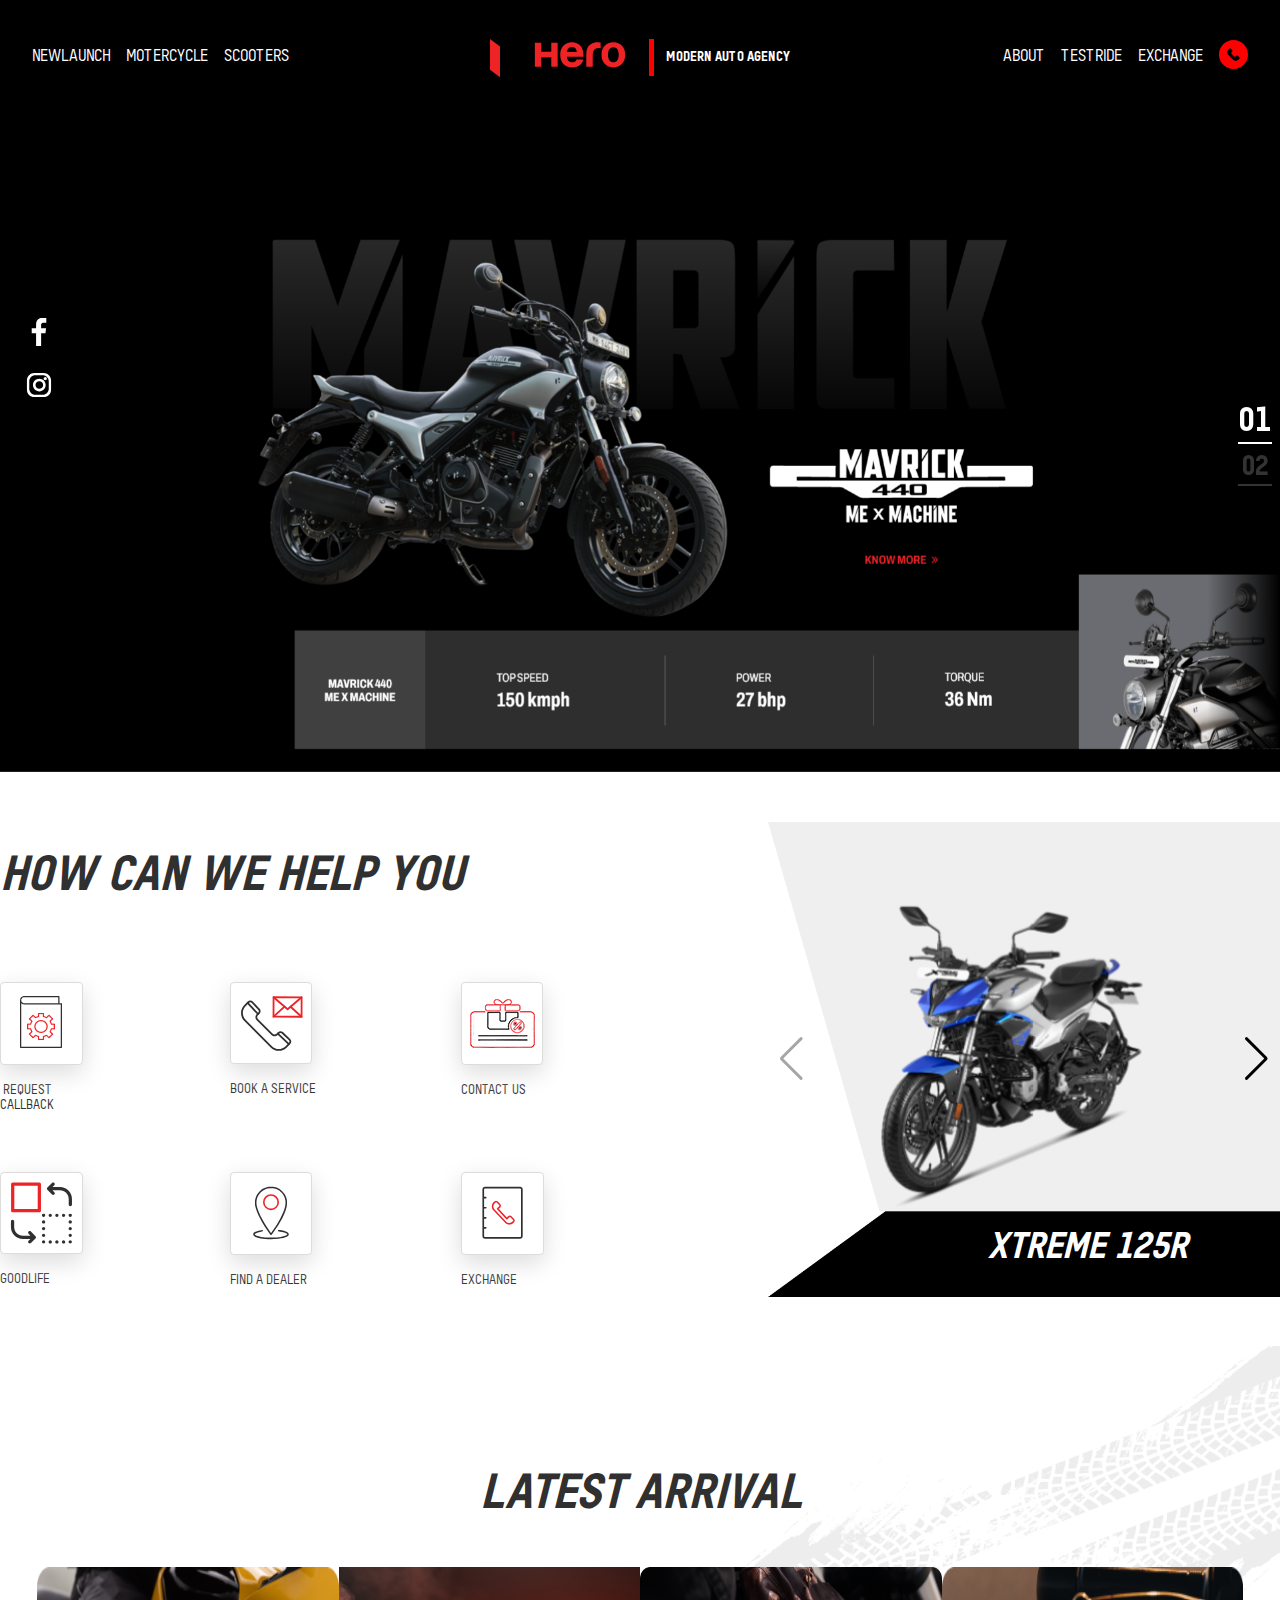
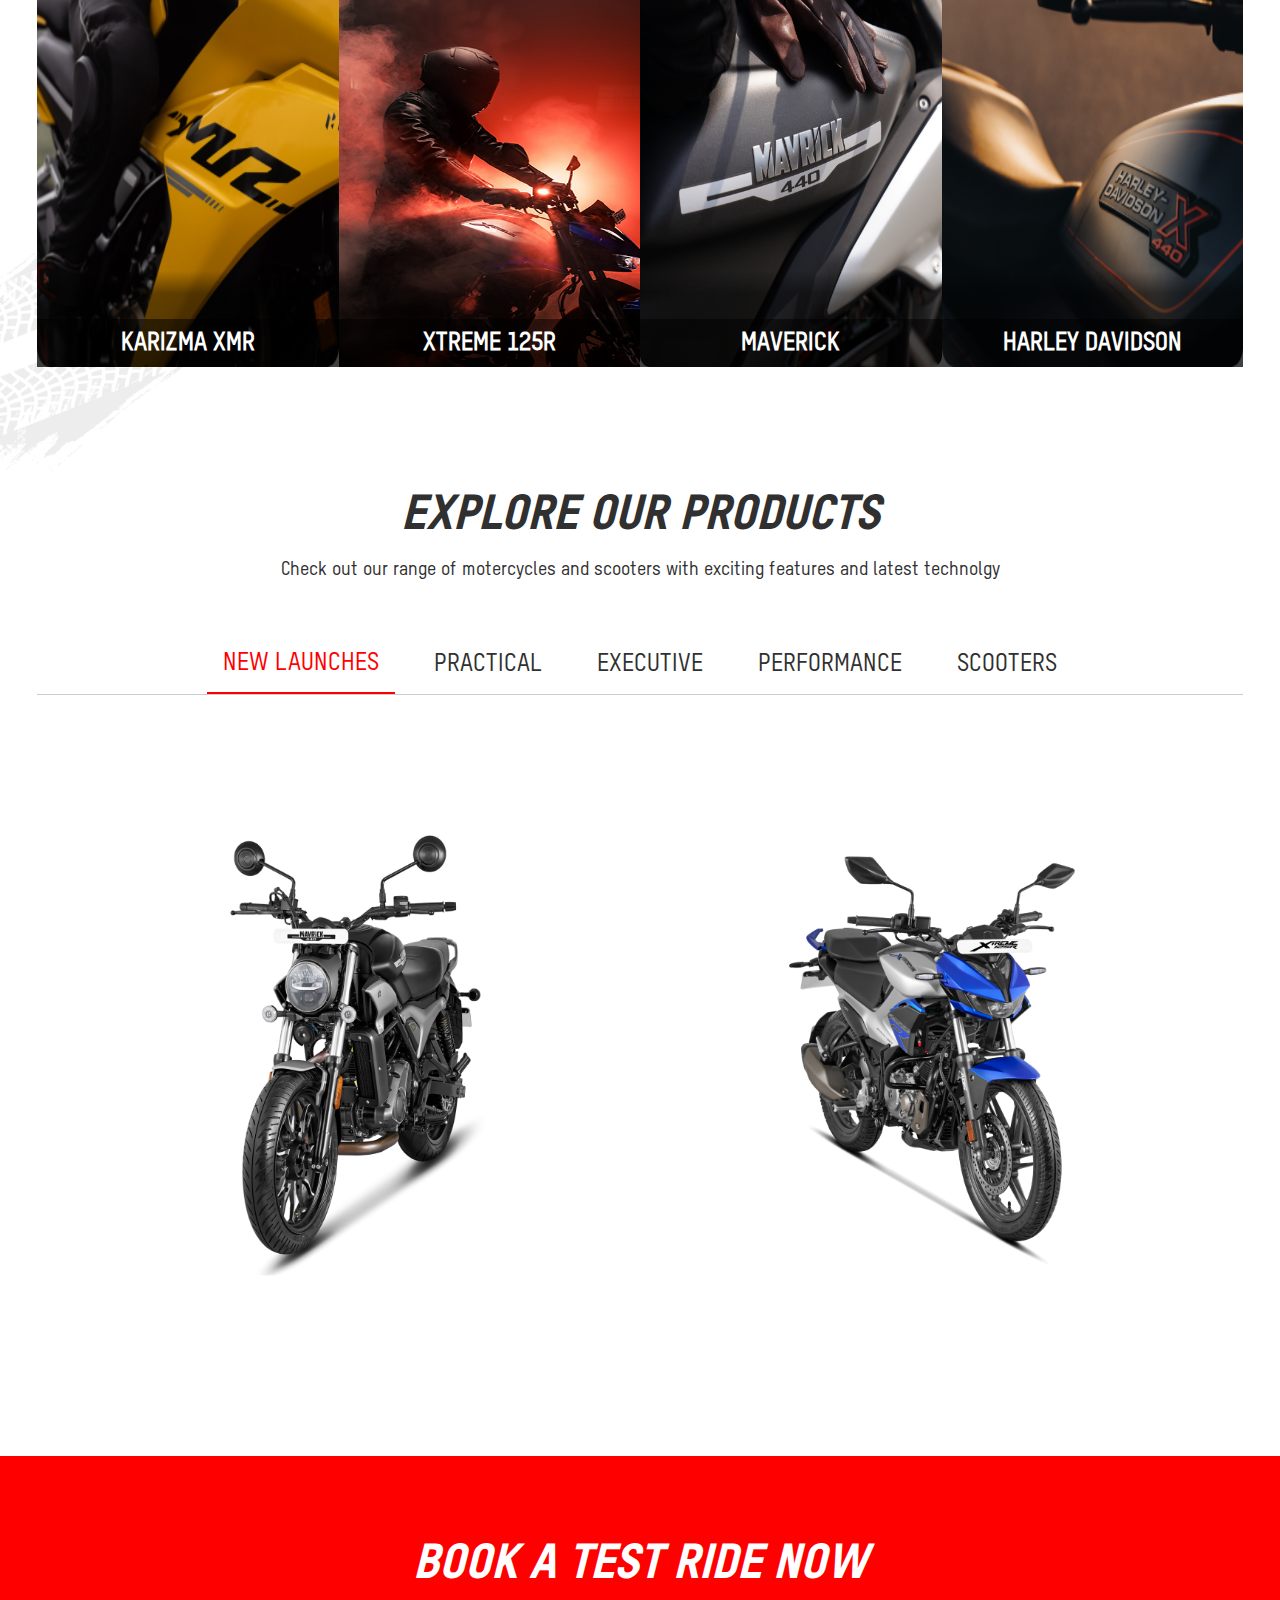
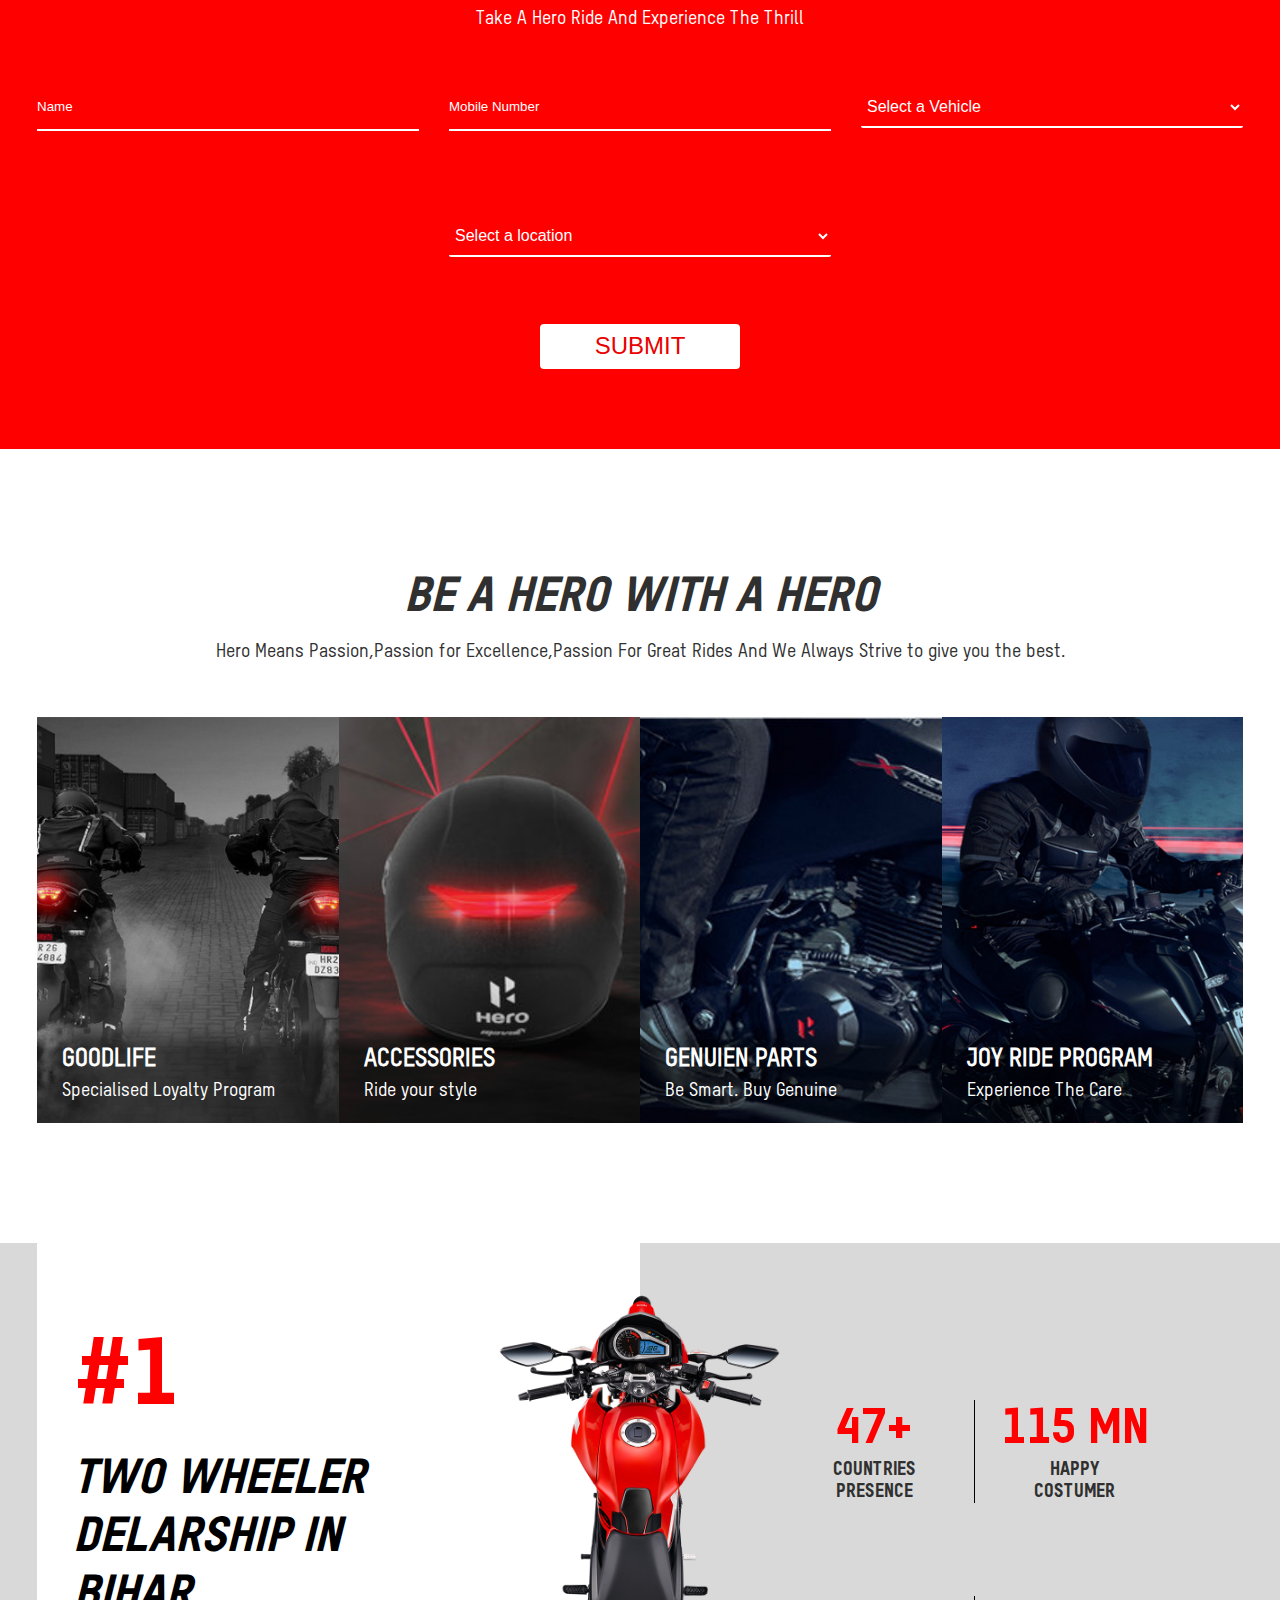
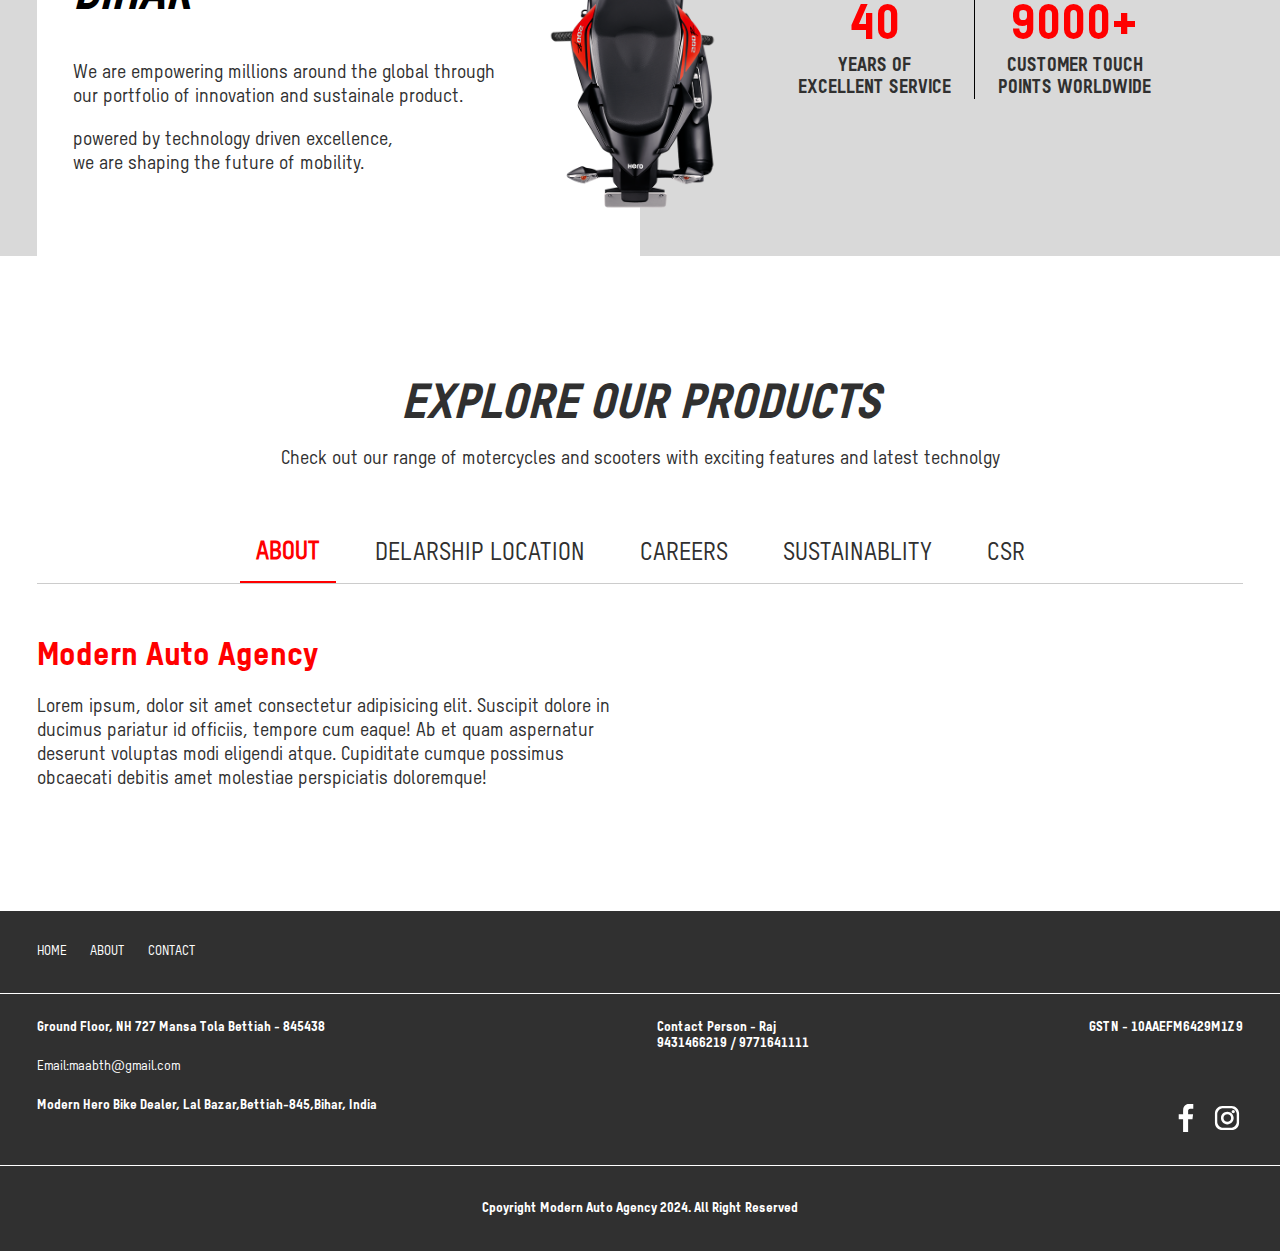
==== commit d677ea4b: "changed_image" ====
--- a/index.html
+++ b/index.html
@@ -192,7 +192,7 @@
 
                 <div class="pta">
 
-                    <a class="help-box" aa-data-attr="track_cta" href="#about" target="_blank" style="" tabindex="-1"
+                    <a class="help-box" aa-data-attr="track_cta" href="#aboutsec" target="_blank" style="" tabindex="-1"
                         aria-hidden="true">
                         <div class="help-icon-box">
                             <img loading="lazy" src="/Images/tab-delear-icon.svg" alt="find a dealer">
@@ -561,7 +561,7 @@
 
             <div class="tileteaser image col-md-12 col-xl-5">
 
-                <div class="tile-teaser " style="background-image: url(/Images/1\ –\ 4.png);height:406px;">
+                <div class="tile-teaser " style="background-image: url(/Images/hero14.png);height:406px;">
                     <a href="#" target="_self" class="img-text " aa-data-attr="track_cta">
                         <h4 class="h3-bold-heading-std">GOODLIFE</h4>
                         <div class="d-flex justify-content-between launchpara">
@@ -575,7 +575,7 @@
 
             <div class="tileteaser image col-md-12 col-xl-5">
 
-                <div class="tile-teaser " style="background-image: url(/Images/1\ –\ 6.png);height:406px;">
+                <div class="tile-teaser " style="background-image: url(/Images/hero16.png);height:406px;">
                     <a href="#" target="_self" class="img-text " aa-data-attr="track_cta">
                         <h4 class="h3-bold-heading-std">ACCESSORIES</h4>
                         <div class="d-flex justify-content-between launchpara">
@@ -589,7 +589,7 @@
 
             <div class="tileteaser image col-md-12 col-xl-5">
 
-                <div class="tile-teaser " style="background-image: url(/Images/1\ –\ 5.png);height:406px;">
+                <div class="tile-teaser " style="background-image: url(/Images/hero15.png);height:406px;">
                     <a href="#" target="_self" class="img-text " aa-data-attr="track_cta">
                         <h4 class="h3-bold-heading-std">GENUIEN PARTS</h4>
                         <div class="d-flex justify-content-between launchpara">
@@ -604,7 +604,7 @@
             <div class="tileteaser image col-md-12 col-xl-5">
 
                 <div class="tile-teaser "
-                    style="background-image: url(/Images/1\ –\ 7.png);height:406px;">
+                    style="background-image: url(/Images/hero17.png);height:406px;">
                     <a href="#" target="_self" class="img-text " aa-data-attr="track_cta">
                         <h4 class="h3-bold-heading-std">JOY RIDE PROGRAM</h4>
                         <div class="d-flex justify-content-between launchpara">
@@ -669,7 +669,7 @@
 
     <!-- about -->
 
-    <div class="tabtexthero page-width spacetopbottom" id="about">
+    <div class="tabtexthero page-width spacetopbottom" id="aboutsec">
         <h2>EXPLORE OUR PRODUCTS</h2>
         <P>Check out our range of motercycles and scooters with exciting features and latest technolgy</P>
         <div class="tabhero">
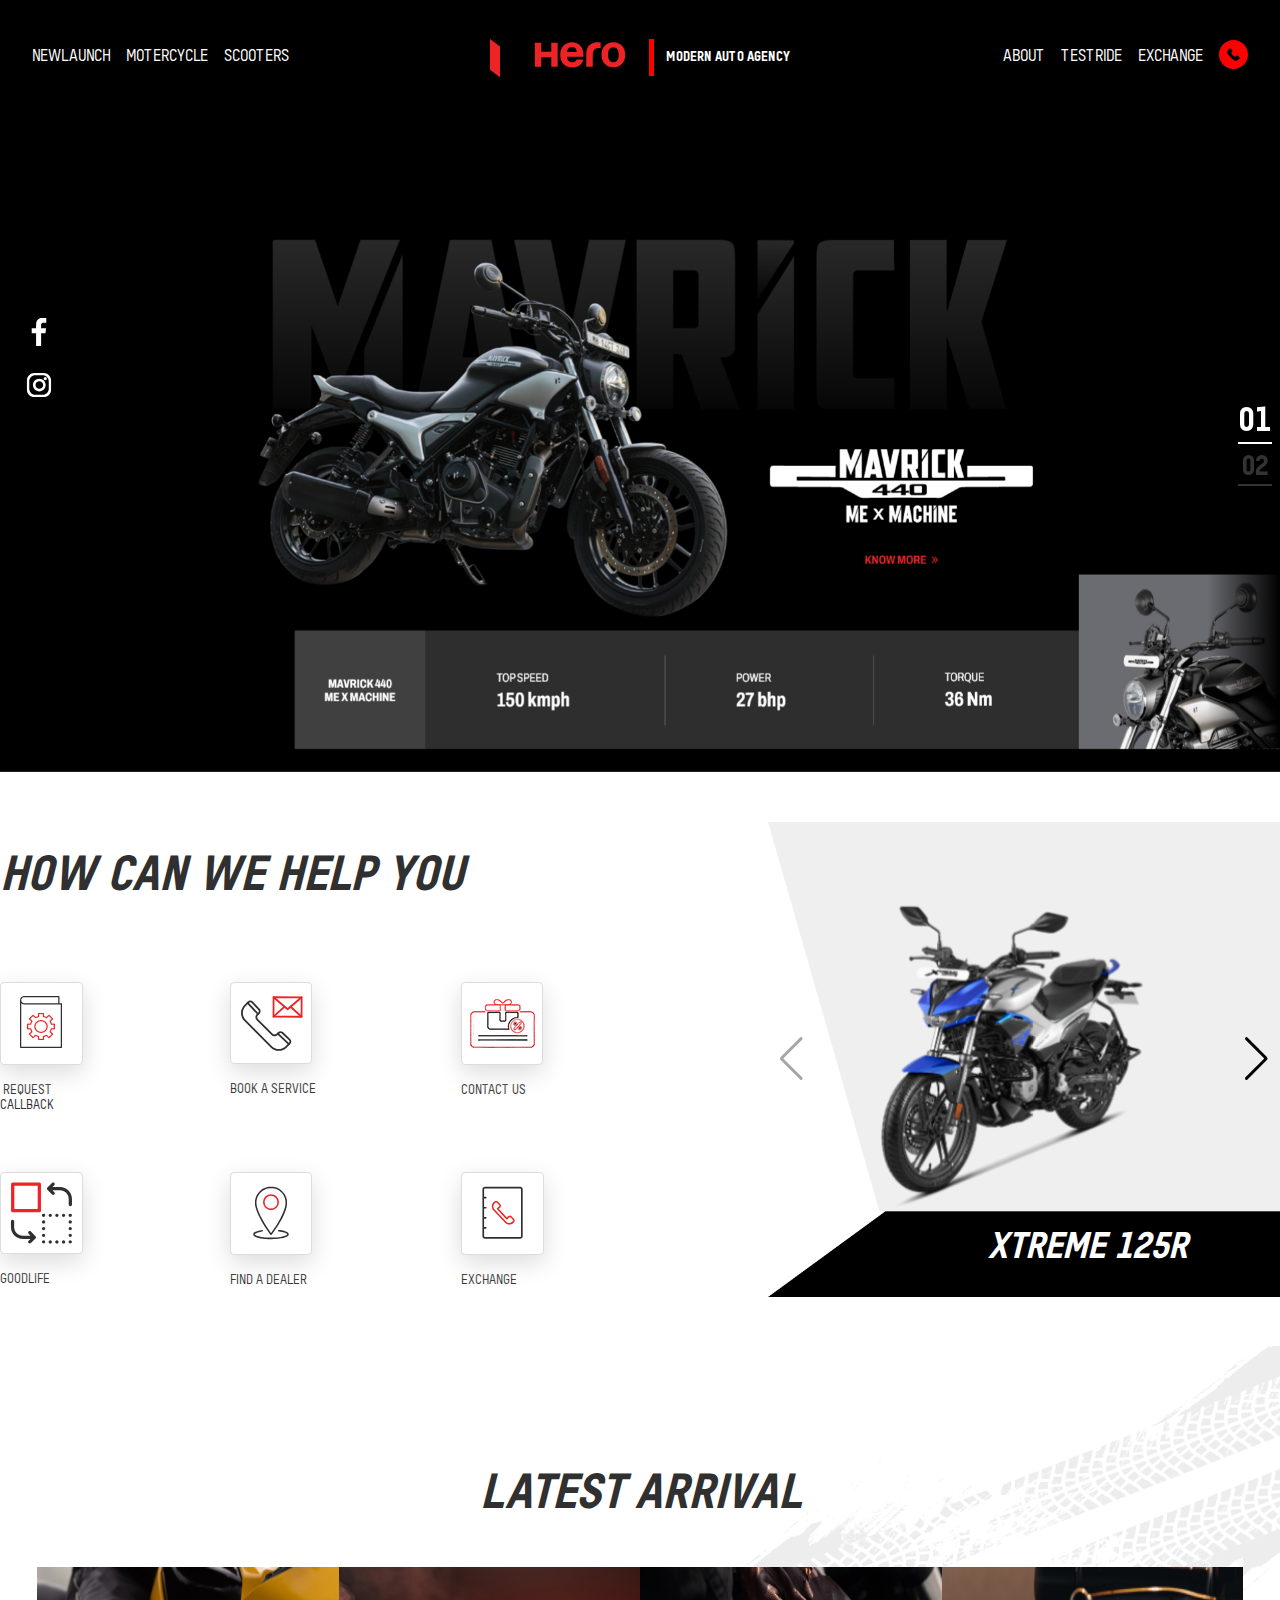
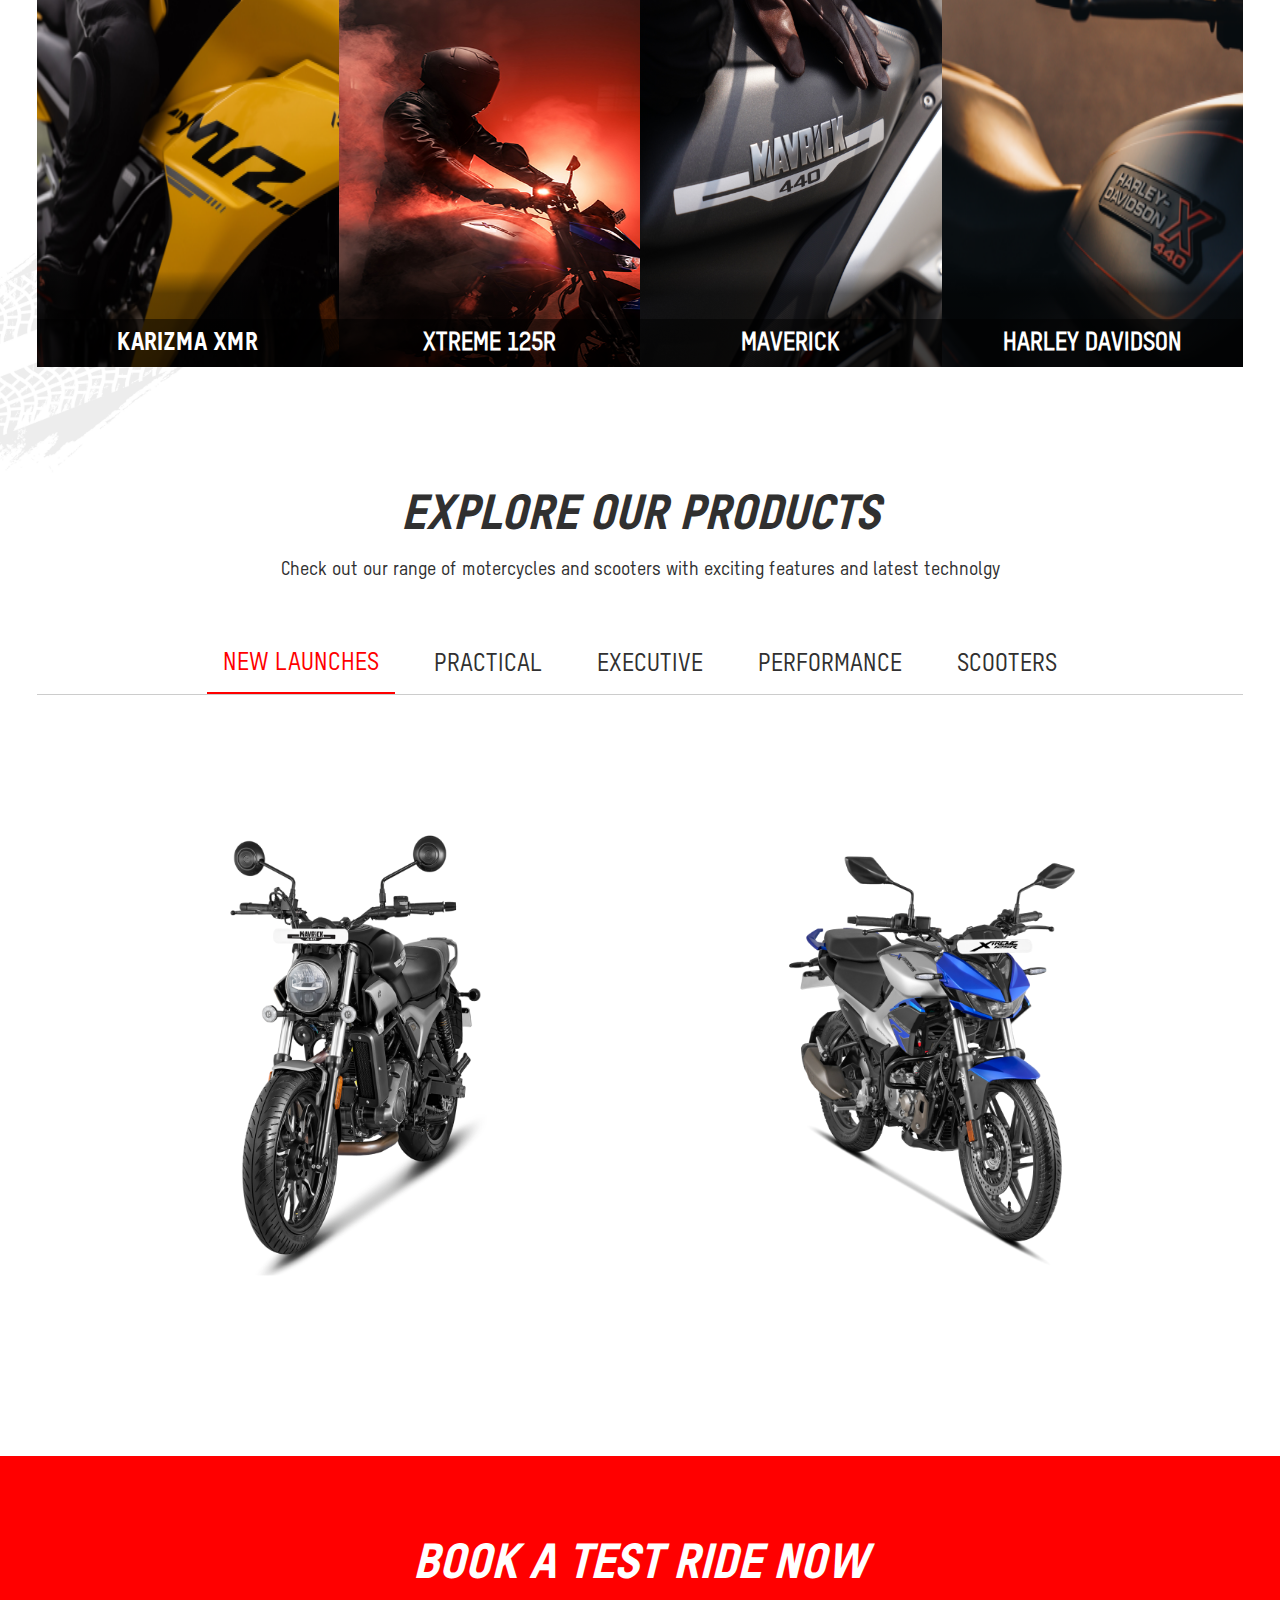
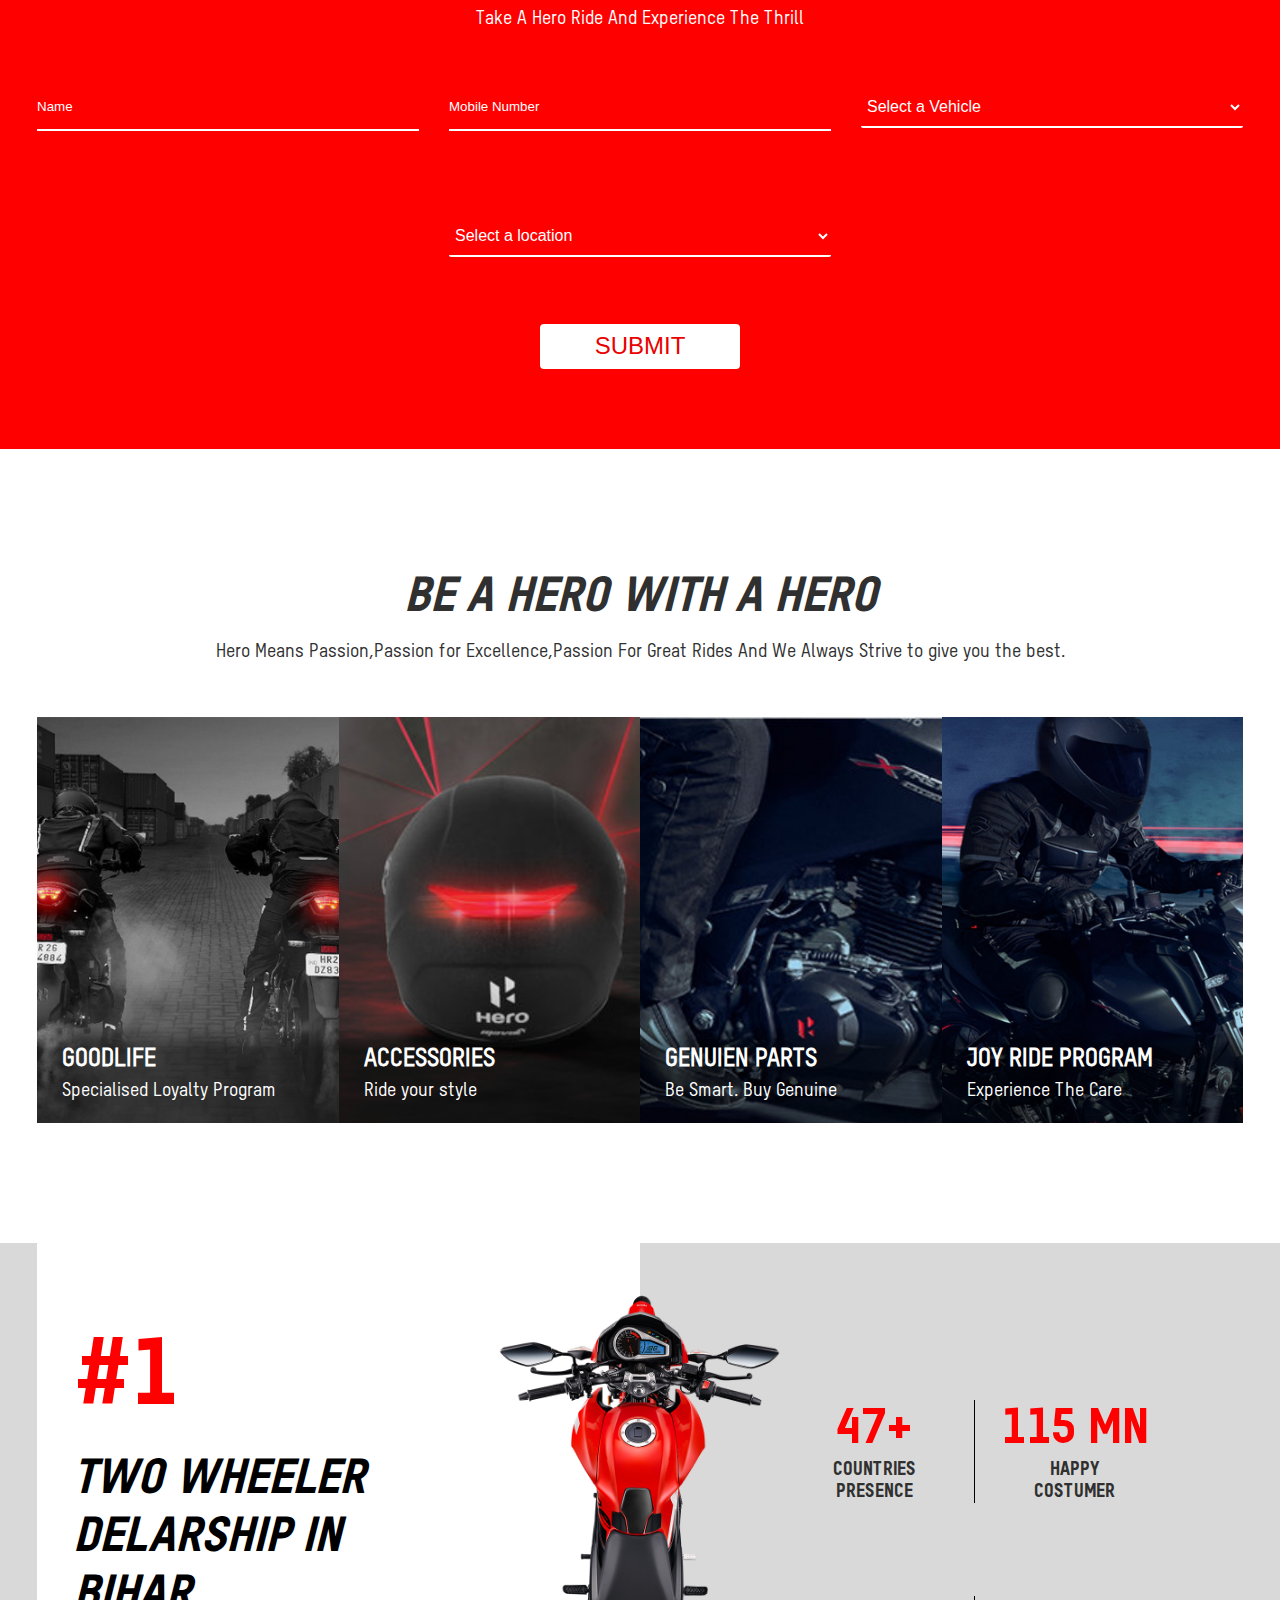
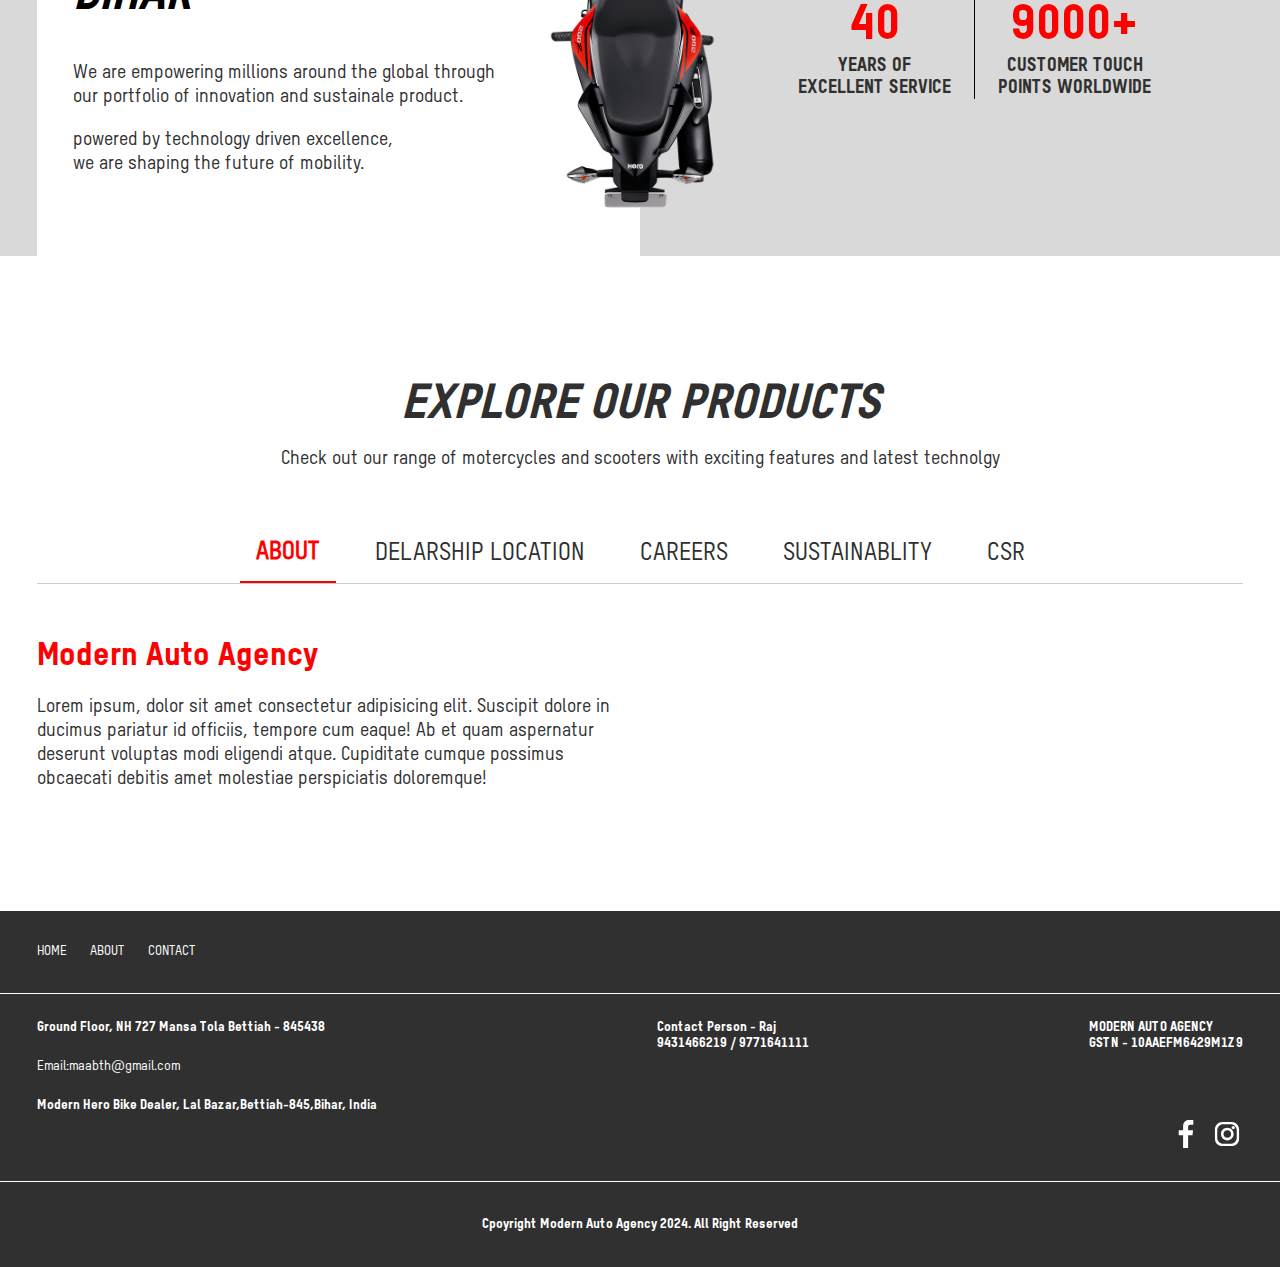
==== commit fa94eec2: "mobile feedback" ====
--- a/index.html
+++ b/index.html
@@ -243,23 +243,23 @@
                 <div class="image col-md-12 col-xl-5">
                     <div class="image-container">
                         <img src="/Images/deskfront.png" alt="KARIZMA XMR" class="image">
-                        <img src="/Images/02-Karizma_onhoverone.png" alt="KARIZMA XMR" class="image hover-image">
-                        <a href="#" class="img-text" >
+                        <img src="/Images/karizma hover.jpg" alt="KARIZMA XMR" class="image hover-image">
+                        <span  class="img-text" >
                             <h4 class="h3-bold-heading-std">KARIZMA XMR</h4>
-                        </a>
+                        </span>
                     </div>
 
                     <div class="image-container">
                         <img src="/Images/Xtreme125r-onhoverweb.jpg" alt="XTREME 125R" class="image">
-                        <img src="/Images/Xtreme125-thumb_Web.png" alt="XTREME 125R" class="image hover-image">
-                        <a href="#" target="_self" class="img-text" aa-data-attr="track_cta">
+                        <img src="/Images/xtreme hover.jpg" alt="XTREME 125R" class="image hover-image">
+                        <a href="/" target="_self" class="img-text" aa-data-attr="track_cta">
                             <h4 class="h3-bold-heading-std">XTREME 125R</h4>
                         </a>
                     </div>
 
                     <div class="image-container">
                         <img src="/Images/Maverick_web_1.png" alt="MAVERICK" class="image">
-                        <img src="/Images/mavrick-feb-bike-web.png" alt="MAVERICK" class="image hover-image">
+                        <img src="/Images/mavrick hover.jpg" alt="MAVERICK" class="image hover-image">
                         <a href="#" target="_self" class="img-text" aa-data-attr="track_cta">
                             <h4 class="h3-bold-heading-std">MAVERICK</h4>
                         </a>
@@ -267,7 +267,7 @@
 
                     <div class="image-container">
                         <img src="/Images/01-Harley_Davidson_thumbnail.png" alt="MAVERICK" class="image">
-                        <img src="/Images/02-Harley_Davidson_onhover.png" alt="MAVERICK" class="image hover-image">
+                        <img src="/Images/harley hover.jpg" alt="MAVERICK" class="image hover-image">
                         <a href="#" target="_self" class="img-text" aa-data-attr="track_cta">
                             <h4 class="h3-bold-heading-std">HARLEY DAVIDSON</h4>
                         </a>
@@ -298,7 +298,7 @@
                             loading="lazy">
                         <p>Maverick</p>
                     </div>
-                    <div class="herobikeimg"><img src="/Images/newlaunches_Xtreme-125R-Blue_web.png" alt="bike_images"
+                    <div class="herobikeimg scootransl"><img src="/Images/newlaunches_Xtreme-125R-Blue_web.png" alt="bike_images"
                             loading="lazy">
                         <p>Xtreme-125R</p>
                     </div>
@@ -322,11 +322,11 @@
                     </div>
 
 
-                    <div class="herobikeimg"><img src="/Images/new-launch-Splendor+ (1).png" alt="bike_images"
+                    <div class="herobikeimg scootransl"><img src="/Images/new-launch-Splendor+ (1).png" alt="bike_images"
                             loading="lazy">
                         <p>HF DELUXE</p>
                     </div>
-                    <div class="herobikeimg"><img src="/Images/newlaunch_splendor-Xtec (1).png" alt="bike_images"
+                    <div class="herobikeimg scootransl"><img src="/Images/newlaunch_splendor-Xtec (1).png" alt="bike_images"
                             loading="lazy">
                         <p>HF 100</p>
                     </div>
@@ -335,15 +335,15 @@
 
             <div id="executive" class="tabcontent">
                 <div class="biketab">
-                    <div class="herobikeimg"><img src="/Images/executive_glamour-new-website.png" alt="bike_images"
+                    <div class="herobikeimg scootransl"><img src="/Images/executive_glamour-new-website.png" alt="bike_images"
                             loading="lazy">
                         <p>GLAMOUR</p>
                     </div>
-                    <div class="herobikeimg"><img src="/Images/executive_passion-xtec-web.png" alt="bike_images"
+                    <div class="herobikeimg scootransl"><img src="/Images/executive_passion-xtec-web.png" alt="bike_images"
                             loading="lazy">
                         <p>PASSION XTEC</p>
                     </div>
-                    <div class="herobikeimg"><img src="/Images/executive_super_splendor_xtec_desktop.png"
+                    <div class="herobikeimg scootransl"><img src="/Images/executive_super_splendor_xtec_desktop.png"
                             alt="bike_images" loading="lazy">
                         <p>SUPER SPLENDOR XTEC</p>
                     </div>
@@ -376,15 +376,15 @@
                             alt="bike_images" loading="lazy">
                         <p>XTREME 200S 4V</p>
                     </div>
-                    <div class="herobikeimg"><img src="/Images/Xtreme-125R-ExploreourproductWebPerformance.png"
+                    <div class="herobikeimg scootransl"><img src="/Images/Xtreme-125R-ExploreourproductWebPerformance.png"
                             alt="bike_images" loading="lazy">
                         <p>XTREME 125R</p>
                     </div>
-                    <div class="herobikeimg"><img src="/Images/home_page_performance_1.png" alt="bike_images"
+                    <div class="herobikeimg scootransl"><img src="/Images/home_page_performance_1.png" alt="bike_images"
                             loading="lazy">
                         <p>XPULSE 200 4V</p>
                     </div>
-                    <div class="herobikeimg"><img src="/Images/home_page_performance_desktop.png" alt="bike_images"
+                    <div class="herobikeimg scootransl"><img src="/Images/home_page_performance_desktop.png" alt="bike_images"
                             loading="lazy">
                         <p>XPULSE 200T 4V</p>
                     </div>
@@ -393,7 +393,7 @@
 
             <div id="scooters" class="tabcontent">
                 <div class="biketab">
-                    <div class="herobikeimg"><img src="/Images/scooter-destini-prime-web.png" alt="bike_images"
+                    <div class="herobikeimg scootransl"><img src="/Images/scooter-destini-prime-web.png" alt="bike_images"
                             loading="lazy">
                         <p>DESTINI PRIME</p>
                     </div>
@@ -405,7 +405,7 @@
                             loading="lazy">
                         <p>XOOM</p>
                     </div>
-                    <div class="herobikeimg"><img src="/Images/p18-scooters-section.png" alt="bike_images"
+                    <div class="herobikeimg scootransl"><img src="/Images/p18-scooters-section.png" alt="bike_images"
                             loading="lazy">
                         <P>DESTINI 125 XTECH</P>
                     </div>
@@ -430,7 +430,7 @@
                         </div>
                         <div class="input__box">
                             <!-- <span class="details">Phone Number</span> -->
-                            <input type="tel" pattern="[0-9]{3}-[0-9]{3}-[0-9]{4}" placeholder="Mobile Number" required>
+                            <input type="tel" placeholder="Mobile Number" required>
                         </div>
 
                         <div class="input__box">
@@ -805,7 +805,7 @@
                     </div>
                     <div class="centerinfo"><span>Contact Person - Raj<br>9431466219 / 9771641111</span></div>
                     <div class="centerinfo">
-                        <span>GSTN - 10AAEFM6429M1Z9</span>
+                        <span>MODERN AUTO AGENCY <br> GSTN - 10AAEFM6429M1Z9</span>
                         <div class="sociallink">
                             <!-- <span>
                                 <svg xmlns="http://www.w3.org/2000/svg" width="32" height="32" viewBox="0 0 32 32"
--- a/style.css
+++ b/style.css
@@ -1258,6 +1258,13 @@
 
 @media(max-width:768px) {
 
+    .beaherop {
+        padding: 0 15px;
+    }
+
+    .tab, .tabbtm{
+        justify-content: unset;
+    }
     .con-text {
         top: 50px;
     }
@@ -1272,6 +1279,10 @@
 
     #showroom .abouttabcon {
         gap: 19px;
+    }
+
+    footer a {
+        font-size: 16px;
     }
 
     .con-text p {
@@ -1338,7 +1349,7 @@
     }
 
     footer span {
-        font-size: 10px;
+        font-size: 16px;
     }
 
     .foone,
@@ -1416,11 +1427,31 @@
     .headmiddle {
         width: 100%;
         align-items: center;
-        padding-top: 9px;
-        margin-right: 0px;
+        /* padding-top: 9px;
+        margin-right: 0px; */
         margin-bottom: 16px;
         display: flex;
         justify-content: center;
+    }
+
+    .abouttxt span{
+        font-size: 13px;
+    }
+
+    iframe{
+        width: 330px;
+        margin-top: 36px;
+    }
+
+    #carrer .aboutbikeimg{
+        margin-top: 36px;
+    }
+
+    .headmiddle a{
+        border-bottom: unset;
+        padding: 0;
+        margin: 0;
+        
     }
 
 
@@ -1499,7 +1530,7 @@
         justify-content: center;
         gap: 23px;
         overflow: scroll;
-        padding-left: 15px;
+        /* padding-left: 15px; */
     }
 
     .helpyou {
@@ -1641,13 +1672,21 @@
     }
 
     .help-box {
-        margin-bottom: 28px;
+        margin-bottom: unset;    
+        align-items: center;
     }
 
     .firsthero .swiper {
-        height: 333px;
-    }
-
+        height: 179px;
+    }
+
+    #executive .herobikeimg, #performance .herobikeimg, #scooters .herobikeimg
+        {
+        width: 153px;
+    }
+
+    .scootransl{   transform: scaleX(-1);
+    }
     .headlogomob span {
         font-size: 13px;
         display: none;
